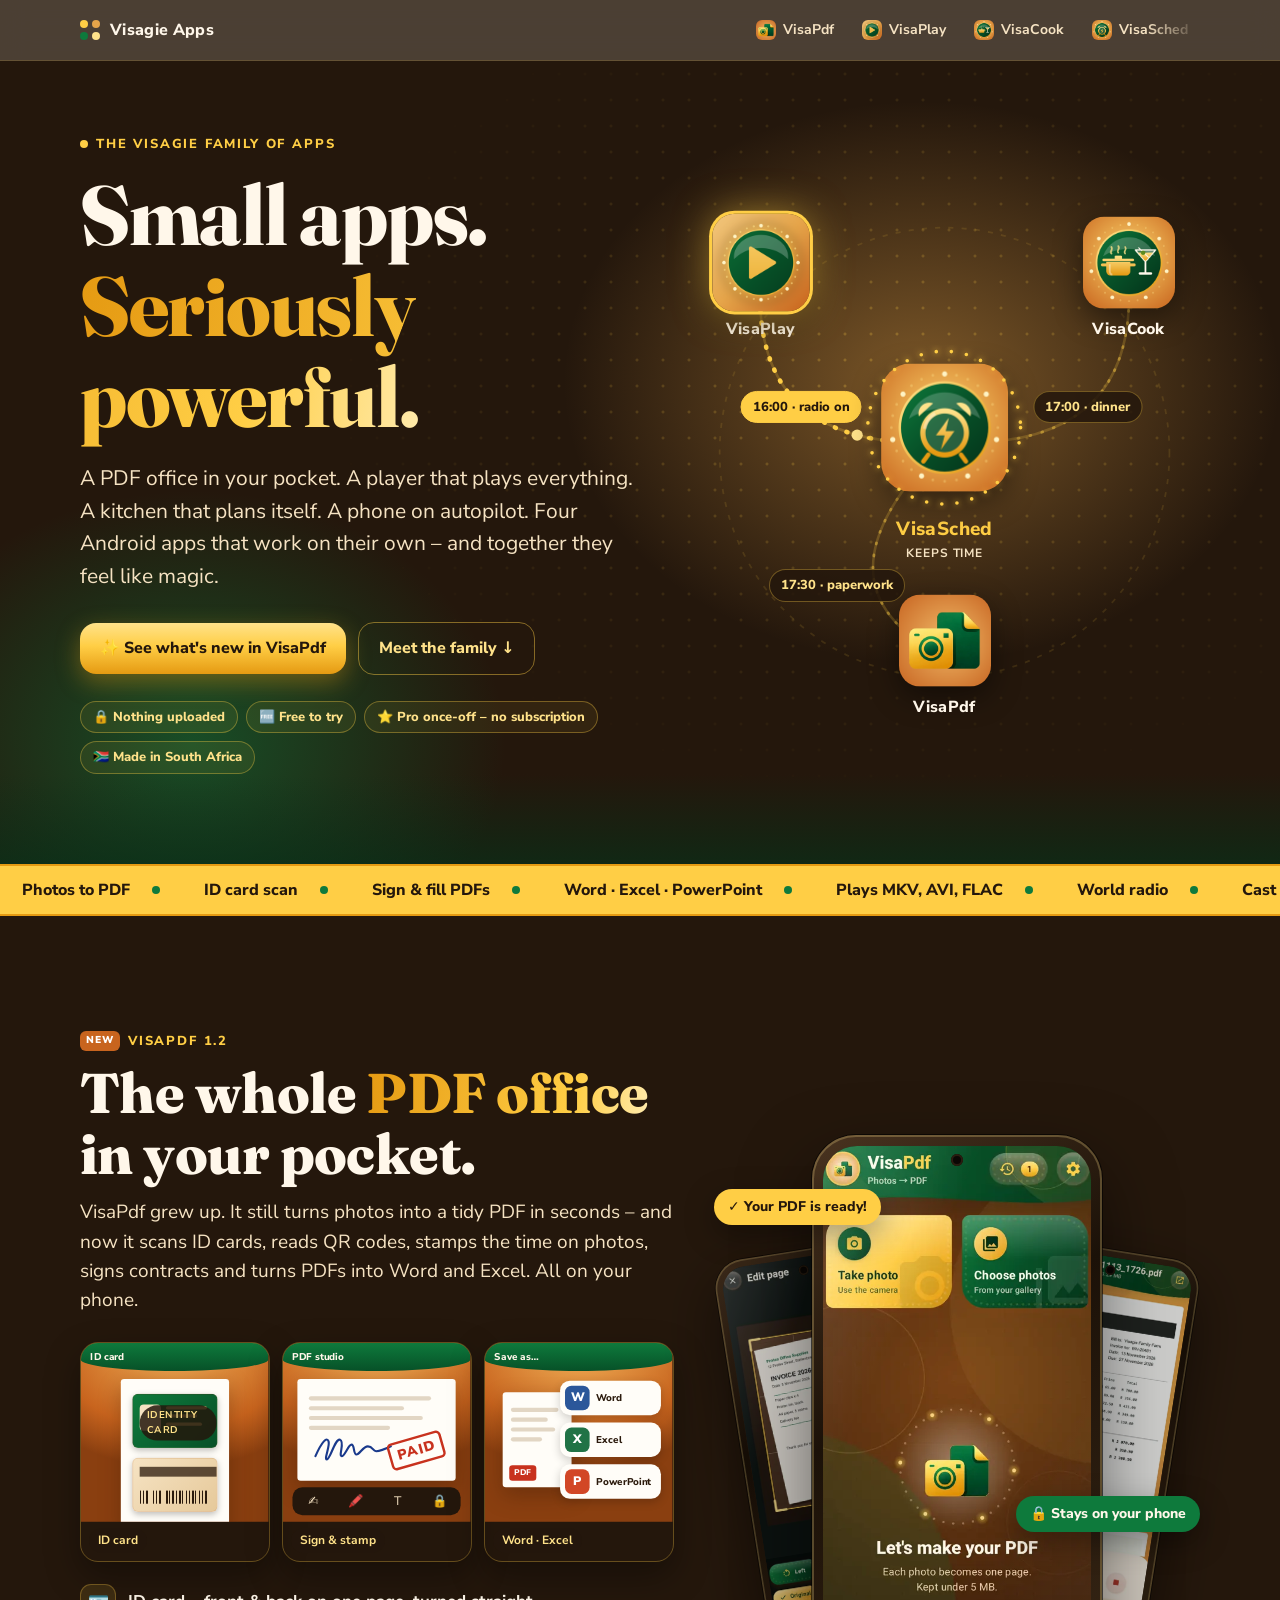
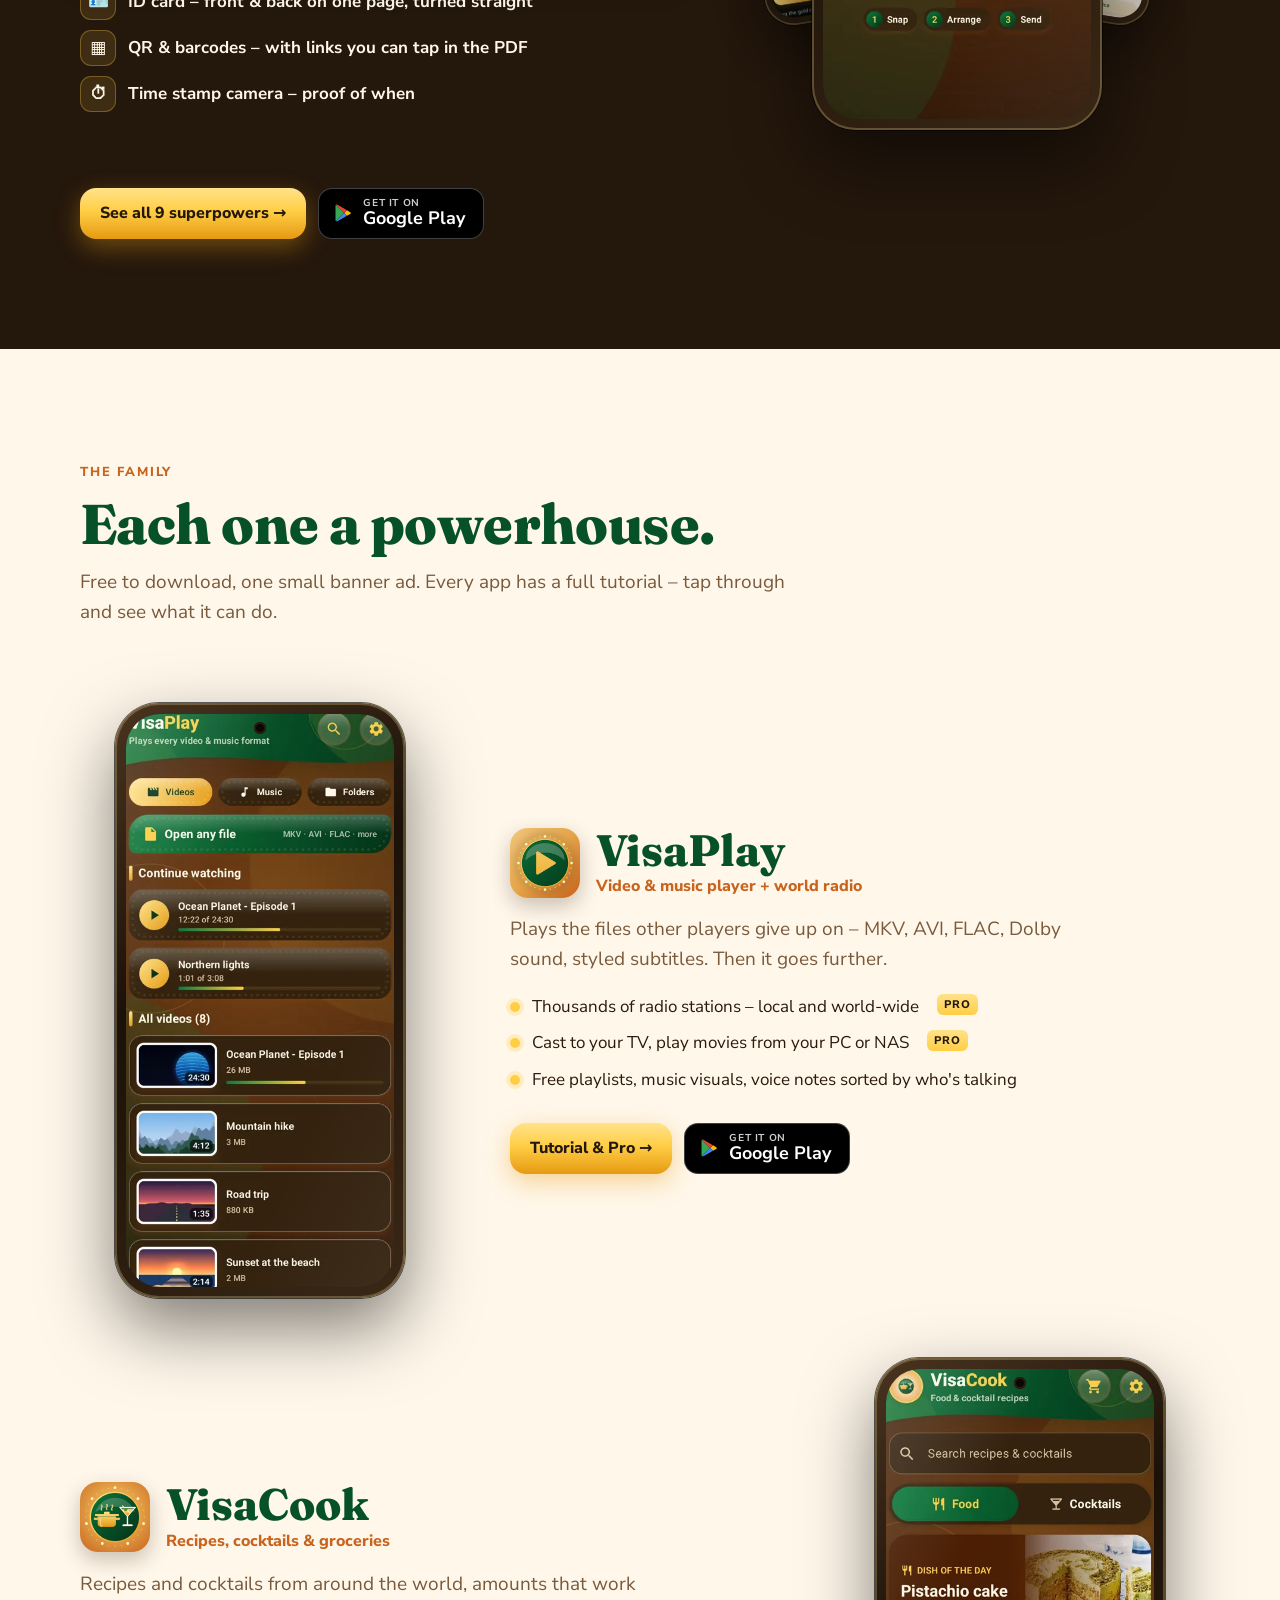
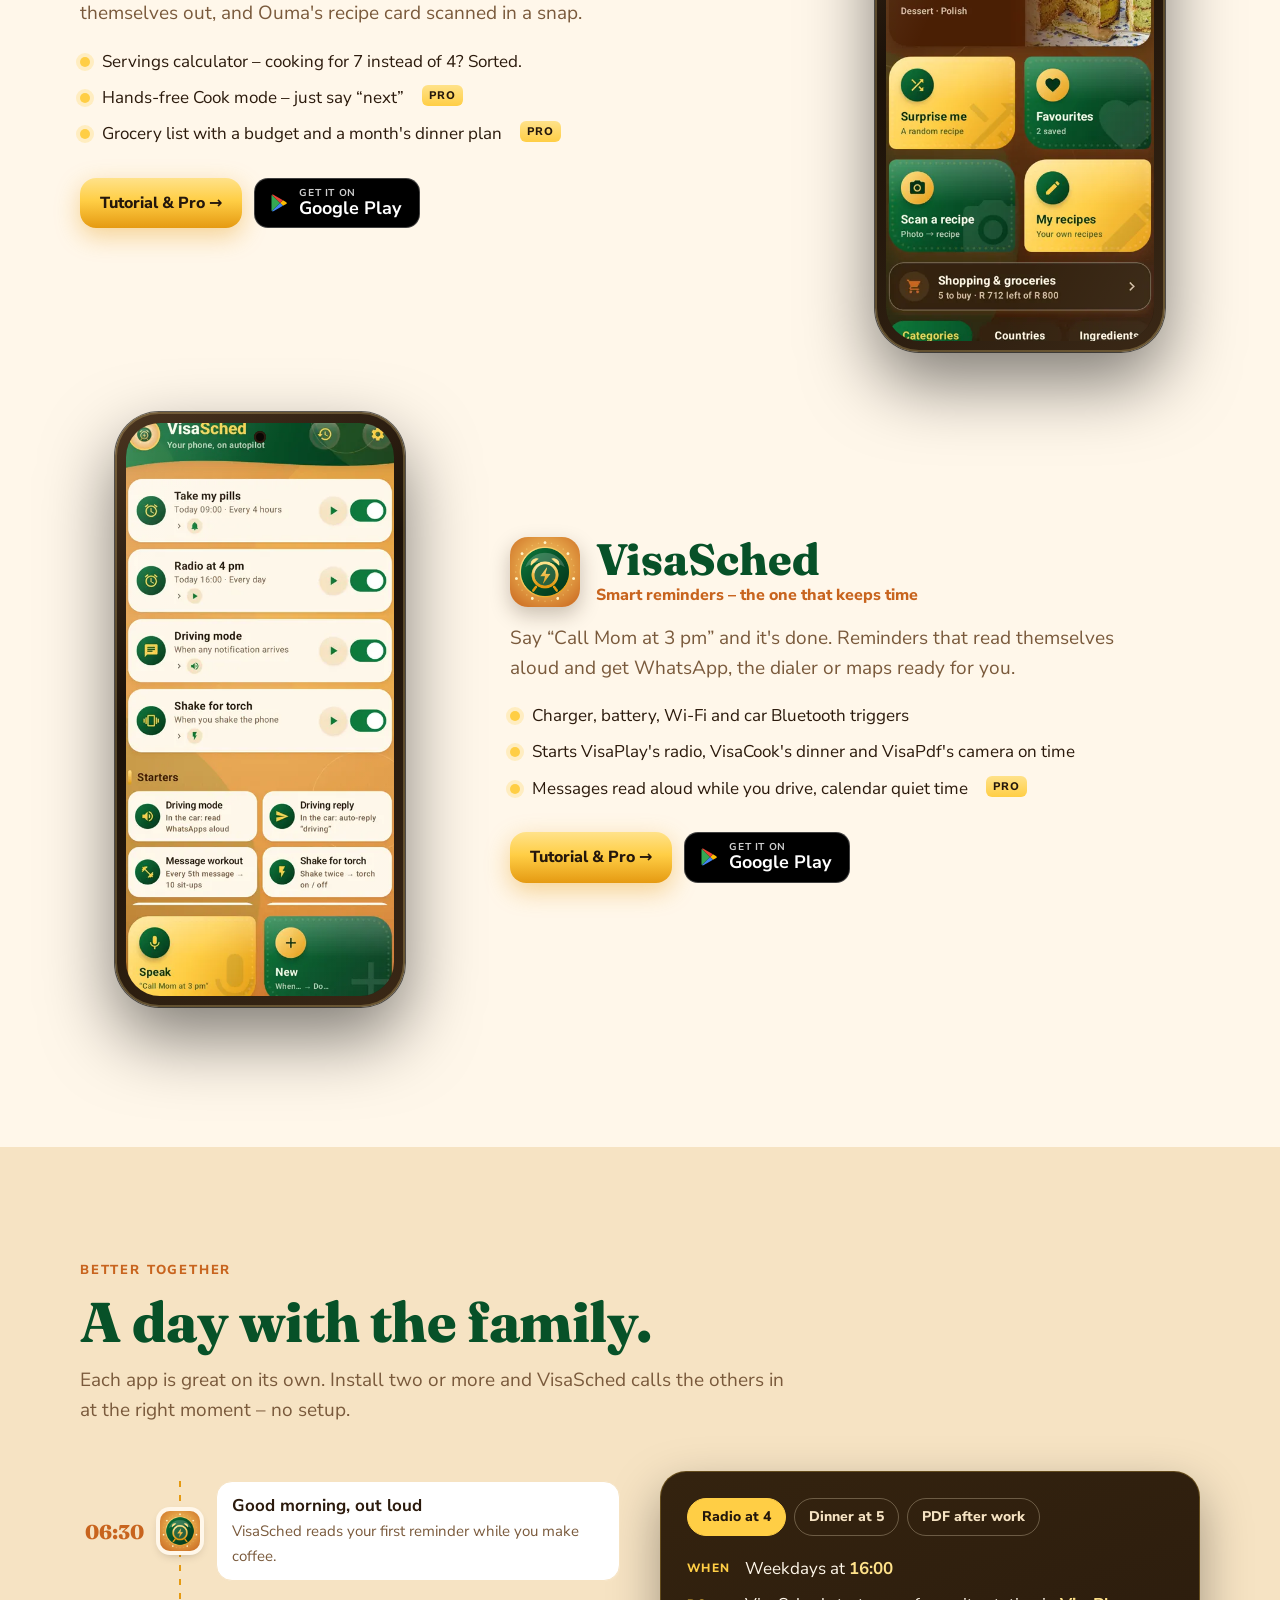
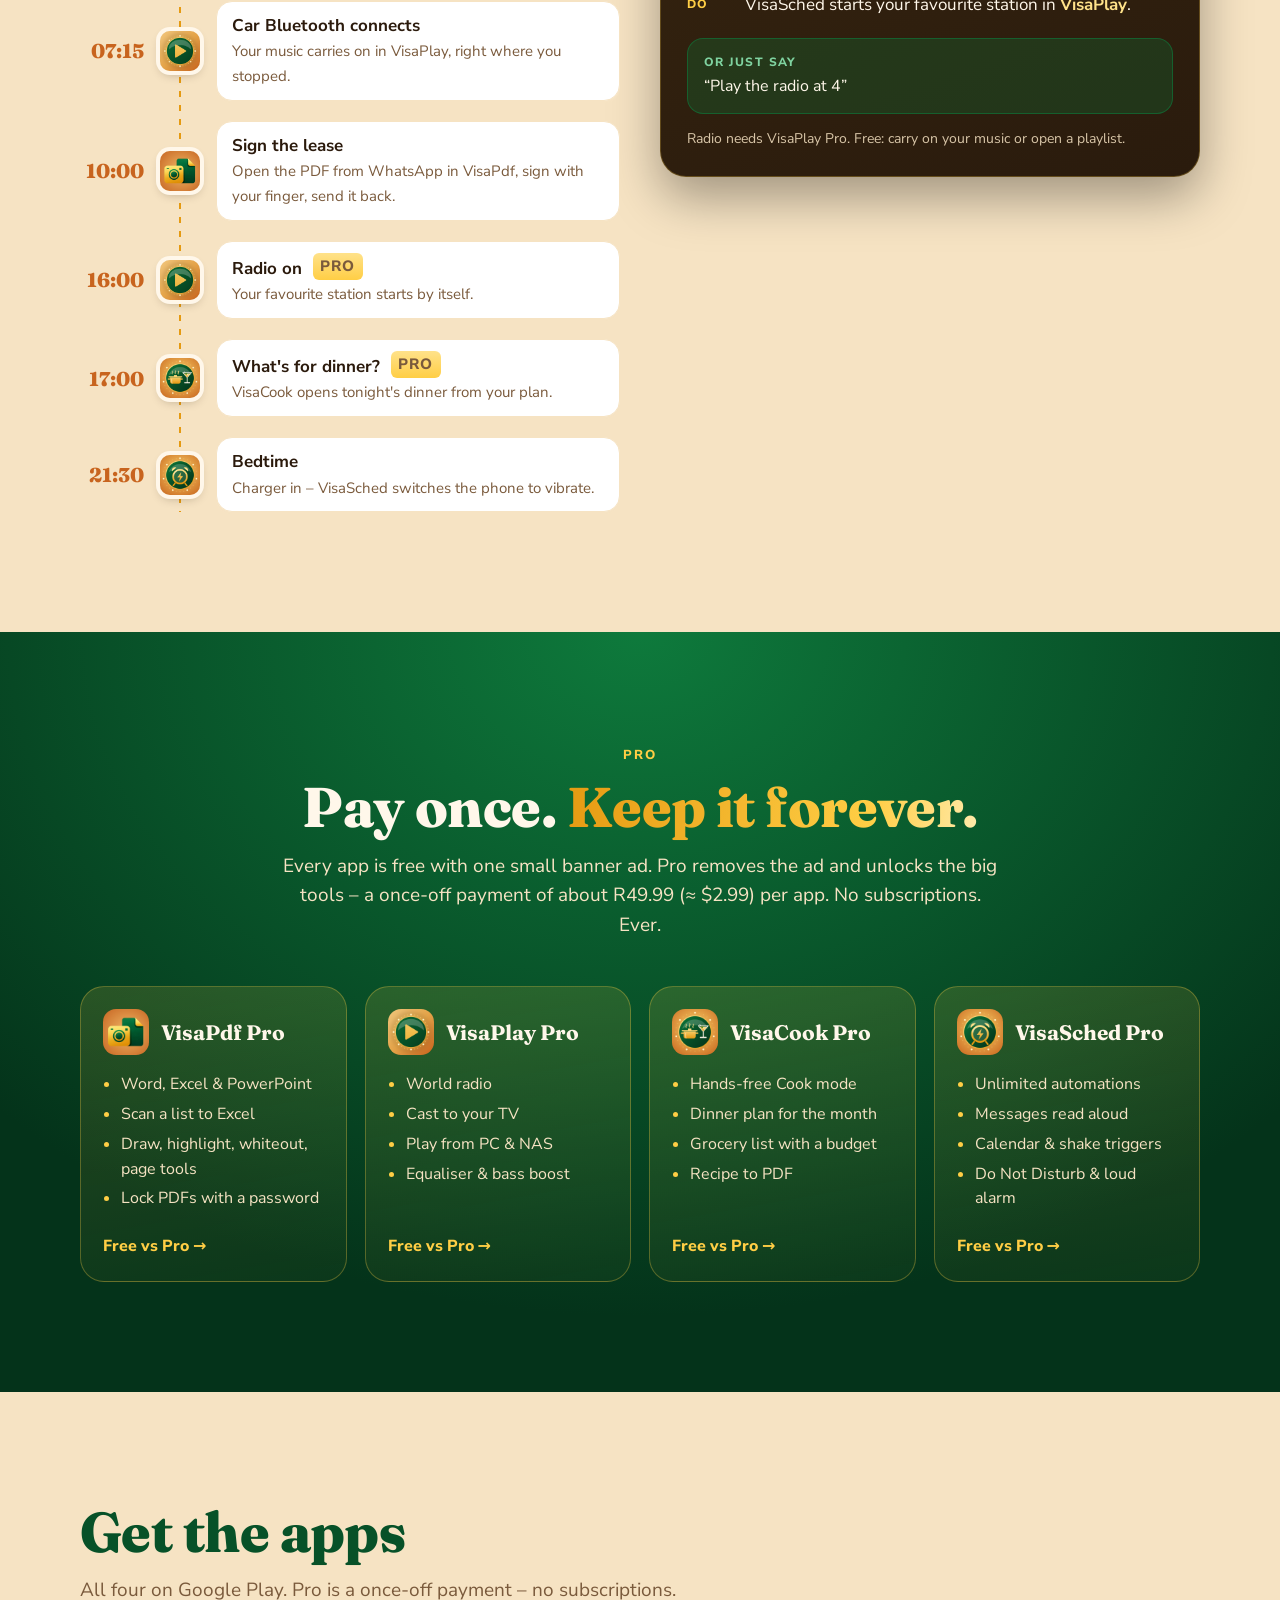
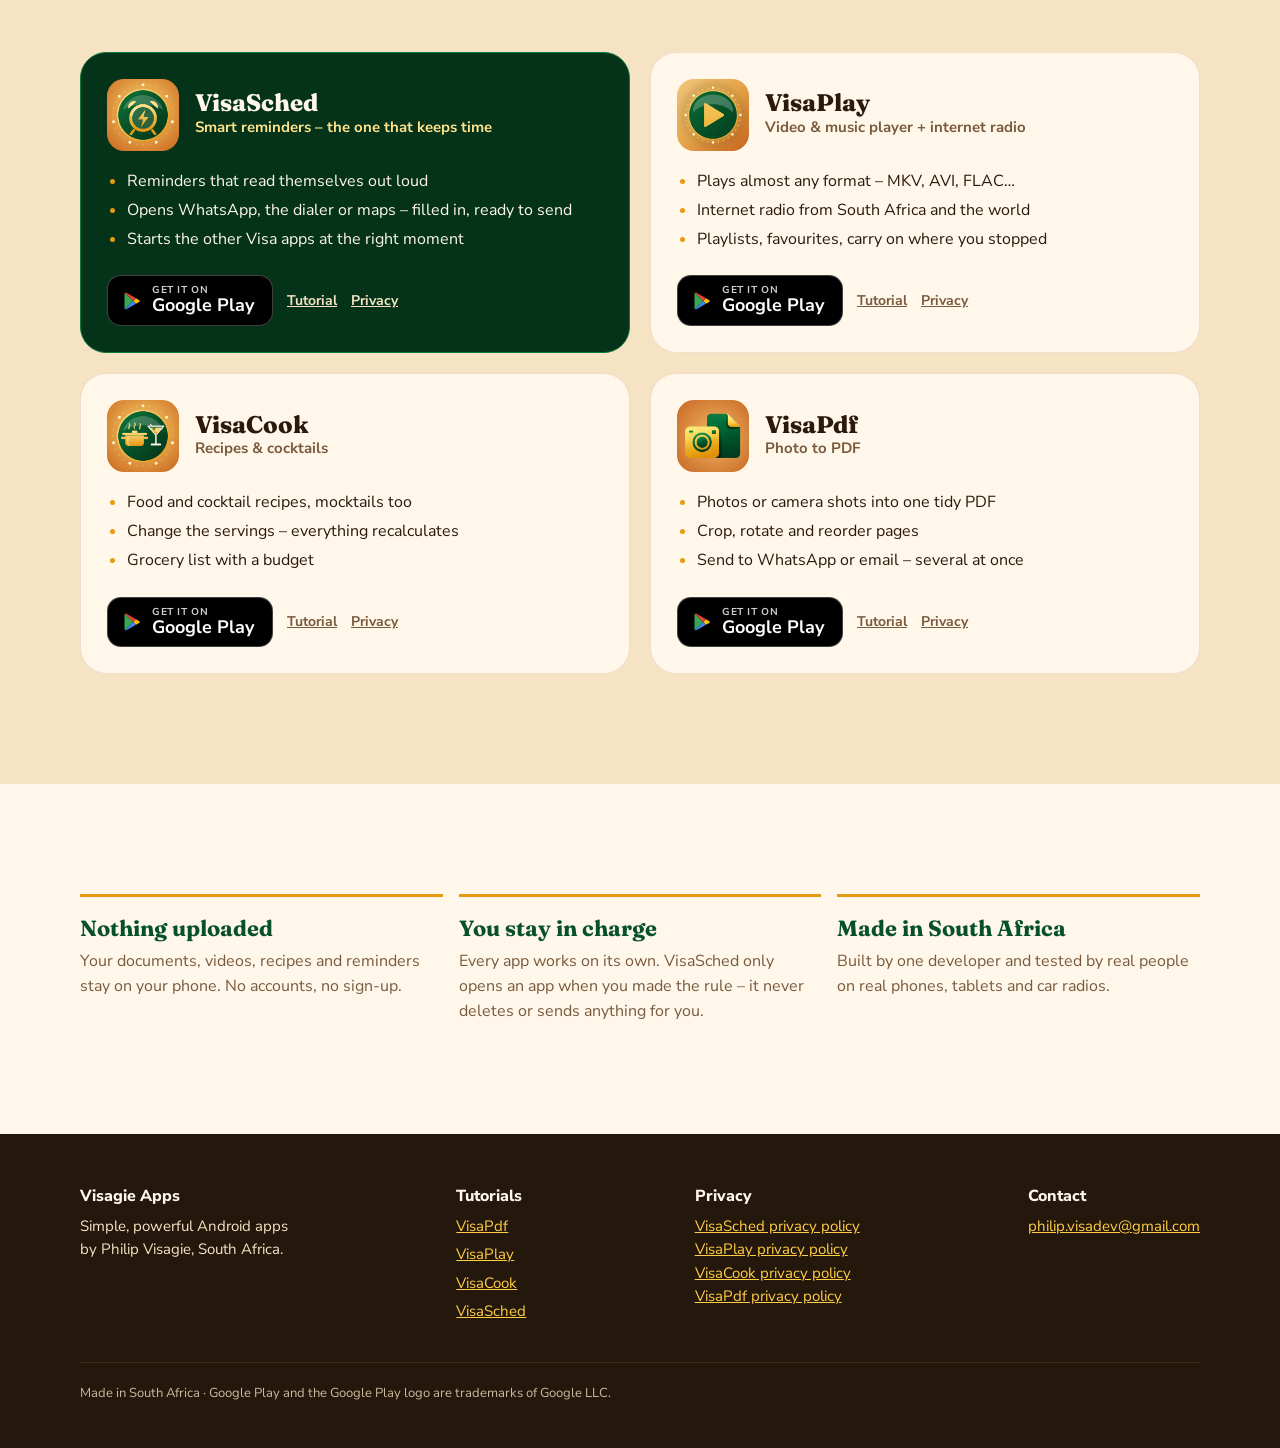
==== index.html @ ccfb3b22 "New website: epic home page + a tutorial / Free vs Pro page for every app - Home: family diagram kep" ====
<!doctype html>
<html lang="en">
<head>
<meta charset="utf-8">
<meta name="viewport" content="width=device-width, initial-scale=1">
<title>Visagie Apps – small apps, seriously powerful</title>
<meta name="description" content="Four Android apps that work together: VisaPdf – the PDF office in your pocket, VisaPlay video & music player with world radio, VisaCook recipes & cocktails, VisaSched smart reminders. Made in South Africa.">
<meta property="og:title" content="Visagie Apps – small apps, seriously powerful">
<meta property="og:description" content="VisaPdf, VisaPlay, VisaCook and VisaSched: four powerful Android apps that work as one. Free, with a once-off Pro.">
<meta property="og:image" content="https://philipvisadev.github.io/img/visapdf.png">
<meta name="theme-color" content="#24170C">
<link rel="icon" href="img/visasched.png">
<link rel="preconnect" href="https://fonts.googleapis.com">
<link rel="preconnect" href="https://fonts.gstatic.com" crossorigin>
<link href="https://fonts.googleapis.com/css2?family=Fraunces:opsz,wght@9..144,600;9..144,800&family=Nunito+Sans:opsz,wght@6..12,400;6..12,700;6..12,800;6..12,900&display=swap" rel="stylesheet">
<link rel="stylesheet" href="assets/site.css">
<link rel="stylesheet" href="assets/mocks.css">
<script>document.documentElement.classList.add("js")</script>
<style>
/* ---------- the family diagram (home only) ---------- */
.family{position:relative;width:100%;max-width:560px;aspect-ratio:1;margin:0 auto}
.family svg.lines{position:absolute;inset:0;width:100%;height:100%;overflow:visible}
.lines .track{fill:none;stroke:rgba(255,206,69,.22);stroke-width:.5}
.lines .flow{fill:none;stroke:var(--gold);stroke-width:.55;stroke-linecap:round;stroke-dasharray:.2 2.2;opacity:.45;animation:flow 1.6s linear infinite;transition:opacity .4s,stroke-width .4s}
.lines .flow.on{opacity:1;stroke-width:.9}
@keyframes flow{to{stroke-dashoffset:-2.4}}
.lines .spark{fill:var(--gold-bright);opacity:.5;transition:opacity .4s}.lines .spark.on{opacity:1}
.lines .ring{fill:none;stroke:rgba(255,206,69,.12);stroke-width:.35;stroke-dasharray:1 1.6}
.node{position:absolute;transform:translate(-50%,-50%);border:0;padding:0;background:none;cursor:pointer;color:var(--cream);font:inherit;text-align:center}
.node img{width:100%;border-radius:23%;box-shadow:0 10px 30px rgba(0,0,0,.45);transition:transform .35s,box-shadow .35s}
.node b{display:block;margin-top:8px;font-weight:800;font-size:clamp(12px,1.8vw,16px);letter-spacing:.02em}
.node:hover img,.node.on img{transform:scale(1.06);box-shadow:0 0 0 3px var(--gold),0 0 36px rgba(255,206,69,.55),0 10px 30px rgba(0,0,0,.45)}
.sat{width:18%}.hub{width:25%;cursor:default}
.hub .halo{position:relative;display:block}
.hub .led{position:absolute;inset:-15%;width:130%;height:130%;pointer-events:none}
.hub .led circle{fill:none;stroke:var(--gold);stroke-width:2.2;stroke-linecap:round;stroke-dasharray:0 9.2;animation:spin 14s linear infinite;transform-origin:50% 50%;filter:drop-shadow(0 0 2px var(--gold))}
.hub b{margin-top:18%;font-size:clamp(14px,2.2vw,19px);color:var(--gold)}
.hub small{display:block;color:var(--sand);font-size:12px;font-weight:700;letter-spacing:.08em;text-transform:uppercase}
.tag{position:absolute;transform:translate(-50%,-50%);background:rgba(36,23,12,.85);border:1px solid rgba(255,206,69,.35);color:var(--gold-bright);
  font-weight:800;font-size:13px;padding:5px 11px;border-radius:999px;white-space:nowrap;pointer-events:none;transition:background .4s,color .4s,border-color .4s}
.tag.on{background:var(--gold);color:var(--espresso);border-color:var(--gold)}
@media (max-width:560px){.tag{display:none}}

/* story card */
.story{background:linear-gradient(160deg,var(--espresso-light),#2a1b0d);color:var(--cream);border:1px solid rgba(255,206,69,.25);border-radius:26px;padding:26px;box-shadow:0 20px 50px rgba(0,0,0,.35)}
.story .pick{display:flex;gap:8px;flex-wrap:wrap;margin-bottom:20px}
.story .pick button{font:inherit;font-weight:800;font-size:14px;color:var(--sand);background:transparent;border:1px solid rgba(246,227,195,.3);border-radius:999px;padding:7px 14px;cursor:pointer}
.story .pick button[aria-pressed=true]{background:var(--gold);color:var(--espresso);border-color:var(--gold)}
.rule{display:grid;grid-template-columns:auto 1fr;gap:10px 14px;align-items:start}
.rule .lbl{font-size:12px;font-weight:800;letter-spacing:.12em;text-transform:uppercase;color:var(--gold);padding-top:3px}
.rule .val{font-size:17px}.rule .val strong{color:var(--gold-bright)}
.say{margin:20px 0 0;padding:14px 16px;border-radius:16px;background:rgba(14,122,60,.28);border:1px solid rgba(14,122,60,.6);font-size:16px}
.say span{display:block;font-size:12px;font-weight:800;letter-spacing:.12em;text-transform:uppercase;color:var(--mint);margin-bottom:2px}
.note{margin:14px 0 0;font-size:14px;color:var(--sand);opacity:.85}
@media (max-width:560px){.story{padding:20px}.rule{grid-template-columns:1fr;gap:2px}.rule .val{margin-bottom:8px}}

/* VisaPdf spotlight */
.spot{display:grid;gap:40px;align-items:center}
@media (min-width:980px){.spot{grid-template-columns:1.1fr .9fr}}
.spot .minis{display:grid;grid-template-columns:repeat(3,1fr);gap:12px}
.spot .mini-s{position:relative;height:clamp(150px,22vw,220px);border-radius:18px;overflow:hidden;border:1px solid rgba(255,206,69,.3);box-shadow:0 14px 34px rgba(0,0,0,.35)}
.spot .mini-s .mock{transform:scale(.82);transform-origin:top center;inset:0 -11%;width:122%}
.spot .mini-s b{position:absolute;left:8px;bottom:8px;z-index:6;background:rgba(36,23,12,.85);color:var(--gold-bright);font-size:12px;border-radius:999px;padding:3px 9px}
.spot .list{list-style:none;padding:0;margin:22px 0 28px;display:grid;gap:10px}
.spot .list li{display:flex;gap:12px;align-items:center;font-weight:700;font-size:17px}
.spot .list li i{font-style:normal;width:36px;height:36px;border-radius:11px;display:grid;place-items:center;background:rgba(255,206,69,.12);border:1px solid rgba(255,206,69,.3);flex:none}
@media (max-width:560px){.spot .minis{grid-template-columns:1fr 1fr}.spot .mini-s:nth-child(3){display:none}}

/* app rows */
.approw{display:grid;gap:36px;align-items:center;padding:30px 0}
@media (min-width:900px){.approw{grid-template-columns:360px 1fr;gap:70px}.approw.flip{grid-template-columns:1fr 360px}.approw.flip .ph{order:2}}
.approw .ph{display:flex;justify-content:center;position:relative}
.approw .ph::before{content:"";position:absolute;width:300px;height:300px;top:50%;left:50%;translate:-50% -50%;border-radius:50%;background:radial-gradient(circle,rgba(230,165,74,.5),transparent 70%);z-index:0}
.approw .ph .phone{z-index:1}
.approw header{display:flex;align-items:center;gap:16px;margin-bottom:16px}
.approw header img{width:70px;height:70px;border-radius:18px;box-shadow:0 8px 20px rgba(43,26,12,.25)}
.approw h3{font-size:clamp(30px,4vw,44px);font-weight:800;color:var(--emerald-deep)}
.approw .line{font-weight:800;color:var(--burnt);font-size:16px}
.approw p.big{font-size:19px;color:var(--ink-muted);max-width:32em}
.approw ul{list-style:none;padding:0;margin:20px 0 26px;display:grid;gap:10px}
.approw li{display:flex;gap:12px;align-items:flex-start;font-size:17px}
.approw li::before{content:"";width:10px;height:10px;margin-top:8px;border-radius:50%;background:var(--gold);box-shadow:0 0 0 4px rgba(255,206,69,.25);flex:none}

/* Pro cards */
.procards{display:grid;gap:18px}
@media (min-width:700px){.procards{grid-template-columns:1fr 1fr}}
@media (min-width:1100px){.procards{grid-template-columns:repeat(4,1fr)}}
.procard{border-radius:24px;padding:22px;background:linear-gradient(170deg,rgba(255,206,69,.14),rgba(255,206,69,.03));border:1px solid rgba(255,206,69,.3);color:var(--cream);display:flex;flex-direction:column}
.procard header{display:flex;gap:12px;align-items:center;margin-bottom:12px}
.procard header img{width:46px;height:46px;border-radius:13px}
.procard h3{font-size:21px}
.procard ul{margin:0 0 18px;padding-left:18px;flex:1;color:var(--sand)}
.procard li{margin:5px 0}.procard li::marker{color:var(--gold)}
.procard a{color:var(--gold);font-weight:800;text-decoration:none}

/* day timeline + family cards */
.day{list-style:none;margin:0;padding:0;position:relative}
.day::before{content:"";position:absolute;left:99px;top:10px;bottom:10px;width:2px;background:repeating-linear-gradient(var(--gold-deep) 0 6px,transparent 6px 14px)}
.day li{display:grid;grid-template-columns:64px 40px 1fr;gap:0 16px;align-items:center;padding:10px 0}
.day time{font-family:var(--head);font-weight:800;font-size:20px;color:var(--burnt);text-align:right}
.day li img{width:40px;height:40px;border-radius:10px;position:relative;box-shadow:0 0 0 4px var(--cream),0 4px 10px rgba(43,26,12,.25)}
.day .what{background:#fff;border:1px solid var(--sand);border-radius:16px;padding:11px 15px;box-shadow:0 2px 0 var(--sand)}
.day .what b{display:block;font-size:17px}.day .what span{color:var(--ink-muted);font-size:15px}
@media (max-width:560px){.day::before{left:81px}.day li{grid-template-columns:52px 40px 1fr;gap:0 10px}.day time{font-size:17px}}
.together{display:grid;gap:40px;align-items:start}
@media (min-width:980px){.together{grid-template-columns:1fr 1fr}}
.cards{display:grid;grid-template-columns:1fr;gap:20px}
@media (min-width:640px){.cards{grid-template-columns:1fr 1fr}}
.card{background:var(--cream);border-radius:26px;padding:26px;display:flex;flex-direction:column;border:1px solid rgba(169,78,20,.15)}
.card.hubcard{background:var(--emerald-night);color:var(--cream);border-color:var(--emerald)}
.card header{display:flex;align-items:center;gap:16px;margin-bottom:14px}
.card header img{width:72px;height:72px;border-radius:17px;flex:none}
.card h3{font-size:24px;font-weight:800}
.card .line{font-weight:700;color:var(--ink-muted);font-size:15px}.card.hubcard .line{color:var(--gold-bright)}
.card ul{margin:0 0 20px;padding:0 0 0 20px;flex:1}.card li{margin:4px 0}.card li::marker{color:var(--gold-deep)}
.card .links{display:flex;align-items:center;gap:14px;flex-wrap:wrap}
.card .small{font-size:14px;color:var(--ink-muted);font-weight:700}.card.hubcard .small{color:var(--sand)}
.card.hubcard .soon{color:var(--sand)}
.facts{display:grid;grid-template-columns:1fr;gap:16px}
@media (min-width:640px){.facts{grid-template-columns:repeat(3,1fr)}}
.fact{border-top:3px solid var(--gold-deep);padding-top:14px}
.fact b{display:block;font-family:var(--head);font-size:22px;color:var(--emerald-deep);margin-bottom:4px}
.fact span{color:var(--ink-muted)}
@media (prefers-reduced-motion:reduce){.lines .flow,.hub .led circle{animation:none}}
</style>
</head>
<body data-root="">

<header class="bar"><div class="wrap">
  <a class="brand" href="./" aria-current="page"><span class="dots"><i></i><i></i><i></i><i></i></span><span class="t">Visagie Apps</span></a>
  <nav aria-label="Apps"><a href="visapdf/"><img src="img/visapdf.png" alt=""><b>VisaPdf</b></a><a href="visaplay/"><img src="img/visaplay.png" alt=""><b>VisaPlay</b></a><a href="visacook/"><img src="img/visacook.png" alt=""><b>VisaCook</b></a><a href="visasched/"><img src="img/visasched.png" alt=""><b>VisaSched</b></a></nav>
</div></header>

<main>
<section class="hero"><div class="glow"></div><div class="ledgrid" data-par="0.08"></div>
  <div class="wrap hero-grid">
    <div>
      <span class="kicker rv"><span class="live"></span>The Visagie Family of Apps</span>
      <h1 class="rv d1">Small apps.<br><span class="shine">Seriously powerful.</span></h1>
      <p class="lede rv d2">A PDF office in your pocket. A player that plays everything. A kitchen that plans itself. A phone on autopilot.
        Four Android apps that work on their own – and together they feel like magic.</p>
      <div class="cta-row rv d3"><a class="btn btn-gold" href="visapdf/">✨ See what's new in VisaPdf</a><a class="btn btn-ghost" href="#apps">Meet the family ↓</a></div>
      <div class="chips rv d4"><span class="chip">🔒 Nothing uploaded</span><span class="chip">🆓 Free to try</span><span class="chip">⭐ Pro once-off – no subscription</span><span class="chip">🇿🇦 Made in South Africa</span></div>
    </div>

    <div class="family rv z d2" id="family">
      <svg class="lines" viewBox="0 0 100 100" aria-hidden="true">
        <circle class="ring" cx="50" cy="50" r="44"/>
        <path id="p-play" class="track" d="M50 48 Q12 50 14 16"/>
        <path id="p-cook" class="track" d="M50 48 Q88 50 86 16"/>
        <path id="p-pdf"  class="track" d="M50 48 Q22 76 50 90"/>
        <path class="flow" data-k="play" d="M50 48 Q12 50 14 16"/>
        <path class="flow" data-k="cook" d="M50 48 Q88 50 86 16"/>
        <path class="flow" data-k="pdf"  d="M50 48 Q22 76 50 90"/>
        <circle class="spark" data-k="play" r="1.1"><animateMotion dur="2.2s" repeatCount="indefinite"><mpath href="#p-play"/></animateMotion></circle>
        <circle class="spark" data-k="cook" r="1.1"><animateMotion dur="2.6s" repeatCount="indefinite"><mpath href="#p-cook"/></animateMotion></circle>
        <circle class="spark" data-k="pdf"  r="1.1"><animateMotion dur="3s" repeatCount="indefinite"><mpath href="#p-pdf"/></animateMotion></circle>
      </svg>
      <span class="tag" data-k="play" style="left:22%;top:41%">16:00 · radio on</span>
      <span class="tag" data-k="cook" style="left:78%;top:41%">17:00 · dinner</span>
      <span class="tag" data-k="pdf"  style="left:29%;top:76%">17:30 · paperwork</span>
      <button class="node sat" data-k="play" style="left:14%;top:16%"><img src="img/visaplay.png" alt=""><b>VisaPlay</b></button>
      <button class="node sat" data-k="cook" style="left:86%;top:16%"><img src="img/visacook.png" alt=""><b>VisaCook</b></button>
      <button class="node sat" data-k="pdf"  style="left:50%;top:90%"><img src="img/visapdf.png" alt=""><b>VisaPdf</b></button>
      <div class="node hub" style="left:50%;top:52%">
        <span class="halo"><svg class="led" viewBox="0 0 100 100" aria-hidden="true"><circle cx="50" cy="50" r="46"/></svg>
        <img src="img/visasched.png" alt=""></span><b>VisaSched</b><small>keeps time</small>
      </div>
    </div>
  </div>
</section>

<div class="ticker" aria-hidden="true"><div class="run">
  <span>Photos to PDF</span><span>ID card scan</span><span>Sign &amp; fill PDFs</span><span>Word · Excel · PowerPoint</span><span>Plays MKV, AVI, FLAC</span><span>World radio</span><span>Cast to TV</span><span>Recipes &amp; cocktails</span><span>Grocery list with a budget</span><span>Hands-free Cook mode</span><span>Reminders that read aloud</span><span>“Call Mom at 3 pm”</span>
  <span>Photos to PDF</span><span>ID card scan</span><span>Sign &amp; fill PDFs</span><span>Word · Excel · PowerPoint</span><span>Plays MKV, AVI, FLAC</span><span>World radio</span><span>Cast to TV</span><span>Recipes &amp; cocktails</span><span>Grocery list with a budget</span><span>Hands-free Cook mode</span><span>Reminders that read aloud</span><span>“Call Mom at 3 pm”</span>
</div></div>

<!-- ===== VisaPdf spotlight ===== -->
<section class="dark" id="visapdf">
  <div class="wrap spot">
    <div>
      <div class="sec-head rv" style="margin-bottom:26px"><span class="kicker"><span class="new-tag" style="margin:0">New</span> VisaPdf 1.2</span>
        <h2>The whole <span class="shine">PDF office</span> in your pocket.</h2>
        <p>VisaPdf grew up. It still turns photos into a tidy PDF in seconds – and now it scans ID cards, reads QR codes, stamps the time on photos, signs contracts and turns PDFs into Word and Excel. All on your phone.</p></div>
      <div class="minis rv d1">
        <div class="mini-s"><div class="mock m-id" role="img" aria-label="ID card front and back on one page"><div class="bar-top">ID card</div><div class="page"><div class="card front"><i></i><s></s><s></s><s></s><b>IDENTITY CARD</b></div><div class="card back"><s></s><i></i></div></div><div class="beam"></div></div><b>ID card</b></div>
        <div class="mini-s"><div class="mock m-sign" role="img" aria-label="A PDF is signed and stamped PAID"><div class="bar-top">PDF studio</div><div class="page"><span class="ln" style="width:90%"></span><span class="ln" style="width:70%"></span><span class="ln" style="width:84%"></span><span class="ln" style="width:60%"></span><i class="hl"></i><svg class="sig" viewBox="0 0 120 44" aria-hidden="true"><path d="M4 30c8-18 14-24 16-18s-6 22-2 22 10-26 16-24-2 20 2 20 8-14 12-14 2 12 6 12 8-10 14-10 6 6 10 6 14-4 18-6"/></svg><span class="paid">PAID</span></div><div class="tools"><i>✍️</i><i>🖍️</i><i>T</i><i>🔒</i></div></div><b>Sign &amp; stamp</b></div>
        <div class="mini-s"><div class="mock m-office" role="img" aria-label="A PDF turns into Word, Excel and PowerPoint"><div class="bar-top">Save as…</div><div class="page"><span class="ln" style="width:90%"></span><span class="ln" style="width:70%"></span><span class="ln" style="width:84%"></span><span class="ln" style="width:60%"></span></div><div class="flow"></div><div class="outs"><div class="o w"><i>W</i>Word</div><div class="o x"><i>X</i>Excel</div><div class="o p"><i>P</i>PowerPoint</div></div></div><b>Word · Excel</b></div>
      </div>
      <ul class="list">
        <li class="rv d1"><i>🪪</i>ID card – front &amp; back on one page, turned straight</li>
        <li class="rv d2"><i>▦</i>QR &amp; barcodes – with links you can tap in the PDF</li>
        <li class="rv d3"><i>⏱</i>Time stamp camera – proof of when</li>
        <li class="rv d4"><i>✍️</i>Sign, fill in forms, open password PDFs</li>
      </ul>
      <div class="cta-row rv"><a class="btn btn-gold" href="visapdf/">See all 9 superpowers →</a><span data-play="visagie.philip.visapdf"><a class="btn btn-play" href="https://play.google.com/store/apps/details?id=visagie.philip.visapdf"><svg viewBox="0 0 24 24" aria-hidden="true"><path fill="#34A853" d="M3.6 2.3 13.4 12l-9.8 9.7c-.4-.2-.6-.6-.6-1.1V3.4c0-.5.2-.9.6-1.1z"/><path fill="#FBBC04" d="m16.8 8.6-3.4 3.4 3.4 3.4 3.9-2.2c.8-.5.8-1.7 0-2.2z"/><path fill="#4285F4" d="M3.6 21.7 13.4 12l3.4 3.4-11.5 6.5c-.6.3-1.2.2-1.7-.2z"/><path fill="#EA4335" d="M3.6 2.3c.5-.4 1.1-.5 1.7-.2l11.5 6.5-3.4 3.4z"/></svg><span><small>Get it on</small><b>Google Play</b></span></a></span></div>
    </div>
    <div class="stage rv z d2">
      <div class="phone sm p-l float d1"><div class="scr"><img src="shots/visapdf/s3.webp" alt="" loading="lazy" width="480" height="960"></div><div class="glare"></div></div>
      <div class="phone sm p-r float d2"><div class="scr"><img src="shots/visapdf/p09.webp" alt="" loading="lazy" width="480" height="960"></div><div class="glare"></div></div>
      <div class="phone p-c float" data-led><div class="scr" data-cycle="2600">
        <img src="shots/visapdf/s1.webp" alt="VisaPdf home screen" class="on" loading="lazy" width="480" height="960"><img src="shots/visapdf/s2.webp" alt="" loading="lazy" width="480" height="960"><img src="shots/visapdf/s4.webp" alt="" loading="lazy" width="480" height="960"><img src="shots/visapdf/s5.webp" alt="" loading="lazy" width="480" height="960"><img src="shots/visapdf/s7.webp" alt="" loading="lazy" width="480" height="960">
      </div><div class="glare"></div></div>
      <span class="orbit" style="left:0;top:12%">✓ Your PDF is ready!</span>
      <span class="orbit g" style="right:0;top:60%;animation-delay:-2s">🔒 Stays on your phone</span>
    </div>
  </div>
</section>

<!-- ===== the other apps ===== -->
<section class="light" id="apps">
  <div class="wrap">
    <div class="sec-head rv"><span class="kicker">The family</span><h2>Each one a powerhouse.</h2><p>Free to download, one small banner ad. Every app has a full tutorial – tap through and see what it can do.</p></div>

    <article class="approw">
      <div class="ph rv l"><div class="phone tilt"><div class="scr" data-cycle="2800">
        <img src="shots/visaplay/s1.webp" alt="VisaPlay video library" class="on" loading="lazy" width="480" height="960"><img src="shots/visaplay/p08.webp" alt="" loading="lazy" width="480" height="960"><img src="shots/visaplay/s3.webp" alt="" loading="lazy" width="480" height="960"><img src="shots/visaplay/p10.webp" alt="" loading="lazy" width="480" height="960">
      </div><div class="glare"></div></div></div>
      <div class="rv r">
        <header><img src="img/visaplay.png" alt=""><div><h3>VisaPlay</h3><div class="line">Video &amp; music player + world radio</div></div></header>
        <p class="big">Plays the files other players give up on – MKV, AVI, FLAC, Dolby sound, styled subtitles. Then it goes further.</p>
        <ul><li>Thousands of radio stations – local and world-wide <span class="pro-tag">Pro</span></li><li>Cast to your TV, play movies from your PC or NAS <span class="pro-tag">Pro</span></li><li>Free playlists, music visuals, voice notes sorted by who's talking</li></ul>
        <div class="cta-row"><a class="btn btn-gold" href="visaplay/">Tutorial &amp; Pro →</a><span data-play="visagie.philip.visaplay"><a class="btn btn-play" href="https://play.google.com/store/apps/details?id=visagie.philip.visaplay"><svg viewBox="0 0 24 24" aria-hidden="true"><path fill="#34A853" d="M3.6 2.3 13.4 12l-9.8 9.7c-.4-.2-.6-.6-.6-1.1V3.4c0-.5.2-.9.6-1.1z"/><path fill="#FBBC04" d="m16.8 8.6-3.4 3.4 3.4 3.4 3.9-2.2c.8-.5.8-1.7 0-2.2z"/><path fill="#4285F4" d="M3.6 21.7 13.4 12l3.4 3.4-11.5 6.5c-.6.3-1.2.2-1.7-.2z"/><path fill="#EA4335" d="M3.6 2.3c.5-.4 1.1-.5 1.7-.2l11.5 6.5-3.4 3.4z"/></svg><span><small>Get it on</small><b>Google Play</b></span></a></span></div>
      </div>
    </article>

    <article class="approw flip">
      <div class="ph rv r"><div class="phone tilt"><div class="scr" data-cycle="2800">
        <img src="shots/visacook/s1.webp" alt="VisaCook home screen" class="on" loading="lazy" width="480" height="960"><img src="shots/visacook/s4.webp" alt="" loading="lazy" width="480" height="960"><img src="shots/visacook/s5.webp" alt="" loading="lazy" width="480" height="960"><img src="shots/visacook/s6.webp" alt="" loading="lazy" width="480" height="960">
      </div><div class="glare"></div></div></div>
      <div class="rv l">
        <header><img src="img/visacook.png" alt=""><div><h3>VisaCook</h3><div class="line">Recipes, cocktails &amp; groceries</div></div></header>
        <p class="big">Recipes and cocktails from around the world, amounts that work themselves out, and Ouma's recipe card scanned in a snap.</p>
        <ul><li>Servings calculator – cooking for 7 instead of 4? Sorted.</li><li>Hands-free Cook mode – just say “next” <span class="pro-tag">Pro</span></li><li>Grocery list with a budget and a month's dinner plan <span class="pro-tag">Pro</span></li></ul>
        <div class="cta-row"><a class="btn btn-gold" href="visacook/">Tutorial &amp; Pro →</a><span data-play="visagie.philip.visacook"><a class="btn btn-play" href="https://play.google.com/store/apps/details?id=visagie.philip.visacook"><svg viewBox="0 0 24 24" aria-hidden="true"><path fill="#34A853" d="M3.6 2.3 13.4 12l-9.8 9.7c-.4-.2-.6-.6-.6-1.1V3.4c0-.5.2-.9.6-1.1z"/><path fill="#FBBC04" d="m16.8 8.6-3.4 3.4 3.4 3.4 3.9-2.2c.8-.5.8-1.7 0-2.2z"/><path fill="#4285F4" d="M3.6 21.7 13.4 12l3.4 3.4-11.5 6.5c-.6.3-1.2.2-1.7-.2z"/><path fill="#EA4335" d="M3.6 2.3c.5-.4 1.1-.5 1.7-.2l11.5 6.5-3.4 3.4z"/></svg><span><small>Get it on</small><b>Google Play</b></span></a></span></div>
      </div>
    </article>

    <article class="approw">
      <div class="ph rv l"><div class="phone tilt"><div class="scr" data-cycle="2800">
        <img src="shots/visasched/s1.webp" alt="VisaSched automations" class="on" loading="lazy" width="480" height="960"><img src="shots/visasched/s2.webp" alt="" loading="lazy" width="480" height="960"><img src="shots/visasched/s5.webp" alt="" loading="lazy" width="480" height="960">
      </div><div class="glare"></div></div></div>
      <div class="rv r">
        <header><img src="img/visasched.png" alt=""><div><h3>VisaSched</h3><div class="line">Smart reminders – the one that keeps time</div></div></header>
        <p class="big">Say “Call Mom at 3 pm” and it's done. Reminders that read themselves aloud and get WhatsApp, the dialer or maps ready for you.</p>
        <ul><li>Charger, battery, Wi-Fi and car Bluetooth triggers</li><li>Starts VisaPlay's radio, VisaCook's dinner and VisaPdf's camera on time</li><li>Messages read aloud while you drive, calendar quiet time <span class="pro-tag">Pro</span></li></ul>
        <div class="cta-row"><a class="btn btn-gold" href="visasched/">Tutorial &amp; Pro →</a><span data-play="visagie.philip.visasched"><a class="btn btn-play" href="https://play.google.com/store/apps/details?id=visagie.philip.visasched"><svg viewBox="0 0 24 24" aria-hidden="true"><path fill="#34A853" d="M3.6 2.3 13.4 12l-9.8 9.7c-.4-.2-.6-.6-.6-1.1V3.4c0-.5.2-.9.6-1.1z"/><path fill="#FBBC04" d="m16.8 8.6-3.4 3.4 3.4 3.4 3.9-2.2c.8-.5.8-1.7 0-2.2z"/><path fill="#4285F4" d="M3.6 21.7 13.4 12l3.4 3.4-11.5 6.5c-.6.3-1.2.2-1.7-.2z"/><path fill="#EA4335" d="M3.6 2.3c.5-.4 1.1-.5 1.7-.2l11.5 6.5-3.4 3.4z"/></svg><span><small>Get it on</small><b>Google Play</b></span></a></span></div>
      </div>
    </article>
  </div>
</section>

<!-- ===== better together ===== -->
<section class="sandbg" id="day">
  <div class="wrap">
    <div class="sec-head rv"><span class="kicker">Better together</span><h2>A day with the family.</h2><p>Each app is great on its own. Install two or more and VisaSched calls the others in at the right moment – no setup.</p></div>
    <div class="together">
      <ol class="day">
        <li class="rv"><time>06:30</time><img src="img/visasched.png" alt="VisaSched"><div class="what"><b>Good morning, out loud</b><span>VisaSched reads your first reminder while you make coffee.</span></div></li>
        <li class="rv d1"><time>07:15</time><img src="img/visaplay.png" alt="VisaPlay"><div class="what"><b>Car Bluetooth connects</b><span>Your music carries on in VisaPlay, right where you stopped.</span></div></li>
        <li class="rv d2"><time>10:00</time><img src="img/visapdf.png" alt="VisaPdf"><div class="what"><b>Sign the lease</b><span>Open the PDF from WhatsApp in VisaPdf, sign with your finger, send it back.</span></div></li>
        <li class="rv d3"><time>16:00</time><img src="img/visaplay.png" alt="VisaPlay"><div class="what"><b>Radio on <span class="pro-tag">Pro</span></b><span>Your favourite station starts by itself.</span></div></li>
        <li class="rv d4"><time>17:00</time><img src="img/visacook.png" alt="VisaCook"><div class="what"><b>What's for dinner? <span class="pro-tag">Pro</span></b><span>VisaCook opens tonight's dinner from your plan.</span></div></li>
        <li class="rv d5"><time>21:30</time><img src="img/visasched.png" alt="VisaSched"><div class="what"><b>Bedtime</b><span>Charger in – VisaSched switches the phone to vibrate.</span></div></li>
      </ol>
      <div class="story rv r" id="story" aria-live="polite">
        <div class="pick" role="group" aria-label="Pick an example">
          <button data-k="play" aria-pressed="true">Radio at 4</button>
          <button data-k="cook" aria-pressed="false">Dinner at 5</button>
          <button data-k="pdf" aria-pressed="false">PDF after work</button>
        </div>
        <div class="rule">
          <span class="lbl">When</span><span class="val" id="s-when"></span>
          <span class="lbl">Do</span><span class="val" id="s-do"></span>
        </div>
        <p class="say"><span>Or just say</span><q id="s-say"></q></p>
        <p class="note" id="s-note"></p>
      </div>
    </div>
  </div>
</section>

<!-- ===== Pro ===== -->
<section class="green" id="pro">
  <div class="wrap">
    <div class="sec-head c rv"><span class="kicker">Pro</span><h2>Pay once. <span class="shine">Keep it forever.</span></h2>
      <p>Every app is free with one small banner ad. Pro removes the ad and unlocks the big tools – a once-off payment of about R49.99 (≈ $2.99) per app. No subscriptions. Ever.</p></div>
    <div class="procards">
      <div class="procard rv d1" data-led><header><img src="img/visapdf.png" alt=""><h3>VisaPdf Pro</h3></header><ul><li>Word, Excel &amp; PowerPoint</li><li>Scan a list to Excel</li><li>Draw, highlight, whiteout, page tools</li><li>Lock PDFs with a password</li></ul><a href="visapdf/#pro">Free vs Pro →</a></div>
      <div class="procard rv d2" data-led><header><img src="img/visaplay.png" alt=""><h3>VisaPlay Pro</h3></header><ul><li>World radio</li><li>Cast to your TV</li><li>Play from PC &amp; NAS</li><li>Equaliser &amp; bass boost</li></ul><a href="visaplay/#pro">Free vs Pro →</a></div>
      <div class="procard rv d3" data-led><header><img src="img/visacook.png" alt=""><h3>VisaCook Pro</h3></header><ul><li>Hands-free Cook mode</li><li>Dinner plan for the month</li><li>Grocery list with a budget</li><li>Recipe to PDF</li></ul><a href="visacook/#pro">Free vs Pro →</a></div>
      <div class="procard rv d4" data-led><header><img src="img/visasched.png" alt=""><h3>VisaSched Pro</h3></header><ul><li>Unlimited automations</li><li>Messages read aloud</li><li>Calendar &amp; shake triggers</li><li>Do Not Disturb &amp; loud alarm</li></ul><a href="visasched/#pro">Free vs Pro →</a></div>
    </div>
  </div>
</section>

<!-- ===== cards from apps.json (the apps' "More Visa apps" screen reads the same file) ===== -->
<section class="sandbg" id="family-cards">
  <div class="wrap">
    <div class="sec-head rv"><h2>Get the apps</h2><p>All four on Google Play. Pro is a once-off payment – no subscriptions.</p></div>
    <div class="cards" id="cards"></div>
  </div>
</section>

<section class="light">
  <div class="wrap">
    <div class="facts">
      <div class="fact rv d1"><b>Nothing uploaded</b><span>Your documents, videos, recipes and reminders stay on your phone. No accounts, no sign-up.</span></div>
      <div class="fact rv d2"><b>You stay in charge</b><span>Every app works on its own. VisaSched only opens an app when you made the rule – it never deletes or sends anything for you.</span></div>
      <div class="fact rv d3"><b>Made in South Africa</b><span>Built by one developer and tested by real people on real phones, tablets and car radios.</span></div>
    </div>
  </div>
</section>
</main>

<footer id="contact"><div class="wrap"><div class="cols">
  <div><h4>Visagie Apps</h4><p>Simple, powerful Android apps<br>by Philip Visagie, South Africa.</p></div>
  <div><h4>Tutorials</h4><p><a href="visapdf/">VisaPdf</a></p><p><a href="visaplay/">VisaPlay</a></p><p><a href="visacook/">VisaCook</a></p><p><a href="visasched/">VisaSched</a></p></div>
  <div><h4>Privacy</h4><p id="privacy"><a href="visasched/privacy.html">VisaSched privacy policy</a><br><a href="visaplay/privacy.html">VisaPlay privacy policy</a><br><a href="visacook/privacy.html">VisaCook privacy policy</a><br><a href="visapdf/privacy.html">VisaPdf privacy policy</a></p></div>
  <div><h4>Contact</h4><p><a href="mailto:philip.visadev@gmail.com">philip.visadev@gmail.com</a></p></div>
</div><p class="made">Made in South Africa · Google Play and the Google Play logo are trademarks of Google LLC.</p></div></footer>

<script>
/* ---- The app list lives in apps.json (the apps' "More Visa apps" screen reads the same file). Edit it there. ---- */
const STORIES = {
  play:{ when:"Weekdays at <strong>16:00</strong>", act:"VisaSched starts your favourite station in <strong>VisaPlay</strong>.",
         say:"Play the radio at 4", note:"Radio needs VisaPlay Pro. Free: carry on your music or open a playlist." },
  cook:{ when:"Every day at <strong>17:00</strong>", act:"VisaSched opens <strong>tonight's dinner</strong> in VisaCook.",
         say:"What's for dinner at 5", note:"The dinner plan is part of VisaCook Pro." },
  pdf: { when:"Weekdays at <strong>17:30</strong>", act:"VisaSched opens the <strong>VisaPdf camera</strong> for the day's paperwork.",
         say:"Make a PDF after work", note:"Free in both apps." }
};
const playUrl = p => "https://play.google.com/store/apps/details?id=" + p;
const playSvg = document.querySelector(".btn-play svg").outerHTML;
const slug = a => a.name.toLowerCase();
const esc = s => String(s).replace(/[&<>"]/g, c => ({"&":"&amp;","<":"&lt;",">":"&gt;",'"':"&quot;"}[c]));

fetch("apps.json", { cache: "no-cache" }).then(r => r.json()).then(data => {
  const apps = data.apps.slice().sort((a, b) => (a.order ?? 999) - (b.order ?? 999));
  document.getElementById("cards").innerHTML = apps.map(a => `
    <article class="card${a.hub ? " hubcard" : ""}">
      <header><img src="${esc(a.icon)}" alt=""><div><h3>${esc(a.name)}</h3><div class="line">${esc(a.tagline)}</div></div></header>
      <ul>${(a.points || []).map(p => `<li>${esc(p)}</li>`).join("")}</ul>
      <div class="links">
        ${a.live ? `<a class="btn btn-play" href="${playUrl(a.id)}">${playSvg}<span><small>Get it on</small><b>Google Play</b></span></a>`
                 : `<span class="soon">Coming soon to Google Play</span>`}
        <a class="small" href="${slug(a)}/">Tutorial</a>
        ${a.privacy ? `<a class="small" href="${slug(a)}/privacy.html">Privacy</a>` : ""}
      </div>
    </article>`).join("");
  const priv = apps.filter(a => a.privacy).map(a => `<a href="${slug(a)}/privacy.html">${esc(a.name)} privacy policy</a>`).join("<br>");
  if (priv) document.getElementById("privacy").innerHTML = priv;
}).catch(() => {
  document.getElementById("cards").innerHTML = '<p>Our apps are on <a href="https://play.google.com/store/apps/dev?id=5667284812696899656">Google Play</a>.</p>';
});

/* ---- the family diagram + story card: cycles through the 3 examples until the visitor picks one ---- */
const order = ["play","cook","pdf"];
let cur = 0, timer = null;
function show(k){
  document.querySelectorAll("#family [data-k]").forEach(el => el.classList.toggle("on", el.dataset.k === k));
  document.querySelectorAll("#story .pick button").forEach(b => b.setAttribute("aria-pressed", b.dataset.k === k));
  const s = STORIES[k];
  document.getElementById("s-when").innerHTML = s.when;
  document.getElementById("s-do").innerHTML = s.act;
  document.getElementById("s-say").textContent = s.say;
  document.getElementById("s-note").textContent = s.note;
  cur = order.indexOf(k);
}
function pick(k){ clearInterval(timer); timer = null; show(k); }
document.querySelectorAll("#family .sat, #story .pick button").forEach(el => el.addEventListener("click", () => pick(el.dataset.k)));
const still = matchMedia("(prefers-reduced-motion: reduce)").matches;
show("play");
if (still) document.querySelector("#family svg.lines").pauseAnimations();
else timer = setInterval(() => show(order[(cur + 1) % order.length]), 4500);
</script>
<script src="assets/site.js" defer></script>
</body>
</html>
---- assets/site.css ----
/* Visagie Apps – shared look for the home page and every app page.
   Brand: emerald / gold / cream, saffron glow, gold LED dots (see APP-BLUEPRINT.md section 2). */
:root{
  --gold:#FFCE45;--gold-bright:#FFE28A;--gold-deep:#E59A12;--saffron:#E6A54A;--burnt:#C8641E;--deep-orange:#A94E14;
  --emerald:#0E7A3C;--emerald-mid:#0B6431;--emerald-deep:#075128;--emerald-night:#04331A;--mint:#7fd3a0;
  --cream:#FFF7EA;--sand:#F6E3C3;--ink:#2B1A0C;--ink-muted:#7A5A3C;--espresso:#24170C;--espresso-light:#34230F;
  --head:"Fraunces",Georgia,serif;--body:"Nunito Sans",system-ui,"Segoe UI",Arial,sans-serif;
  --r:26px;--shadow:0 24px 60px rgba(20,10,2,.35);
}
*{box-sizing:border-box}
html{scroll-behavior:smooth;-webkit-text-size-adjust:100%}
body{margin:0;font-family:var(--body);color:var(--ink);background:var(--cream);line-height:1.55;overflow-x:hidden}
img{display:block;max-width:100%;height:auto}
a{color:var(--deep-orange)}
.wrap{max-width:1160px;margin:0 auto;padding:0 20px}
h1,h2,h3,h4{font-family:var(--head);line-height:1.08;margin:0}
p{margin:0}
.sr{position:absolute;width:1px;height:1px;overflow:hidden;clip:rect(0 0 0 0);white-space:nowrap}
:focus-visible{outline:3px solid var(--gold);outline-offset:3px;border-radius:8px}

/* ---------- top bar ---------- */
.bar{position:sticky;top:0;z-index:50;background:rgba(36,23,12,.82);backdrop-filter:blur(14px);-webkit-backdrop-filter:blur(14px);
  border-bottom:1px solid rgba(255,206,69,.14)}
.bar .wrap{display:flex;align-items:center;gap:18px;height:60px}
.brand{display:flex;align-items:center;gap:10px;color:var(--cream);text-decoration:none;font-weight:800;letter-spacing:.02em;flex:none}
.brand .dots{display:grid;grid-template-columns:repeat(2,8px);gap:4px}
.brand .dots i{width:8px;height:8px;border-radius:50%;background:var(--gold);animation:blink 2.4s infinite}
.brand .dots i:nth-child(2){background:var(--saffron);animation-delay:.6s}.brand .dots i:nth-child(3){background:var(--emerald);animation-delay:1.2s}
.brand .dots i:nth-child(4){background:var(--gold-bright);animation-delay:1.8s}
@keyframes blink{0%,70%,100%{opacity:1}35%{opacity:.35}}
.bar nav{display:flex;gap:4px;overflow-x:auto;scrollbar-width:none;margin-left:auto;mask-image:linear-gradient(90deg,#000 88%,transparent)}
.bar nav::-webkit-scrollbar{display:none}
.bar nav a{color:var(--sand);text-decoration:none;font-weight:800;font-size:14px;padding:7px 12px;border-radius:999px;white-space:nowrap;display:flex;align-items:center;gap:7px}
.bar nav a img{width:20px;height:20px;border-radius:6px}
.bar nav a:hover{color:var(--gold)}
.bar nav a[aria-current=page]{background:var(--gold);color:var(--espresso)}
@media (max-width:620px){.brand span.t{display:none}.bar nav{mask-image:none}.bar nav a{padding:7px 9px}.bar nav a b{display:none}.bar nav a img{width:26px;height:26px}}

/* ---------- dark hero ---------- */
.hero{position:relative;background:var(--espresso);color:var(--cream);overflow:hidden;isolation:isolate;padding:70px 0 90px}
.hero .glow{position:absolute;inset:0;z-index:-2;pointer-events:none;
  background:radial-gradient(40% 50% at 72% 40%,rgba(230,165,74,.45),transparent 70%),radial-gradient(35% 45% at 15% 85%,rgba(14,122,60,.55),transparent 70%)}
.hero .ledgrid{position:absolute;inset:0;z-index:-1;pointer-events:none;opacity:.5;
  background-image:radial-gradient(circle,rgba(255,206,69,.55) 1.2px,transparent 1.8px);background-size:26px 26px;
  -webkit-mask-image:radial-gradient(60% 70% at 70% 40%,#000,transparent 75%);mask-image:radial-gradient(60% 70% at 70% 40%,#000,transparent 75%);
  animation:gridpulse 6s ease-in-out infinite}
@keyframes gridpulse{50%{opacity:.25}}
.hero::after{content:"";position:absolute;inset:auto 0 0;height:90px;z-index:-1;background:linear-gradient(transparent,rgba(4,51,26,.6))}
.hero-grid{display:grid;gap:44px;align-items:center}
@media (min-width:960px){.hero-grid{grid-template-columns:1.05fr .95fr}}
.kicker{display:inline-flex;align-items:center;gap:8px;font-weight:800;font-size:13px;letter-spacing:.14em;text-transform:uppercase;color:var(--gold);margin-bottom:16px}
.kicker .live{width:8px;height:8px;border-radius:50%;background:var(--gold);box-shadow:0 0 0 0 rgba(255,206,69,.7);animation:ping 1.8s infinite}
@keyframes ping{70%{box-shadow:0 0 0 12px rgba(255,206,69,0)}100%{box-shadow:0 0 0 0 rgba(255,206,69,0)}}
.hero h1{font-size:clamp(40px,7vw,84px);font-weight:800;letter-spacing:-.015em}
.shine{background:linear-gradient(100deg,var(--gold-deep) 0%,var(--gold) 30%,#fff6d6 45%,var(--gold) 60%,var(--saffron) 100%);background-size:250% 100%;
  -webkit-background-clip:text;background-clip:text;color:transparent;animation:shine 5s linear infinite}
@keyframes shine{from{background-position:120% 0}to{background-position:-120% 0}}
.lede{font-size:clamp(17px,2.1vw,21px);color:var(--sand);max-width:33em;margin-top:20px}
.cta-row{display:flex;flex-wrap:wrap;gap:12px;align-items:center;margin-top:30px}
.hero .chips{display:flex;flex-wrap:wrap;gap:8px;margin-top:26px}
.chip{display:inline-flex;align-items:center;gap:6px;font-size:13px;font-weight:800;color:var(--gold-bright);border:1px solid rgba(255,206,69,.35);
  background:rgba(255,206,69,.07);border-radius:999px;padding:5px 12px}

/* ---------- buttons ---------- */
.btn{display:inline-flex;align-items:center;gap:10px;font:inherit;font-weight:800;font-size:16px;text-decoration:none;border-radius:16px;padding:13px 20px;
  border:0;cursor:pointer;transition:transform .2s,box-shadow .2s,background .2s}
.btn:hover{transform:translateY(-2px)}
.btn svg{width:20px;height:20px;flex:none}
.btn-play{background:#000;color:#fff;border:1px solid rgba(255,255,255,.25);padding:9px 18px 9px 14px;border-radius:14px}
.btn-play small{display:block;font-size:10px;font-weight:700;letter-spacing:.06em;text-transform:uppercase;opacity:.8;line-height:1.1}
.btn-play b{display:block;font-size:18px;line-height:1.1;font-family:var(--body)}
.btn-play:hover{box-shadow:0 0 0 3px var(--gold),0 10px 30px rgba(255,206,69,.35)}
.btn-gold{background:linear-gradient(180deg,var(--gold-bright),var(--gold) 45%,var(--gold-deep));color:var(--espresso);box-shadow:0 8px 24px rgba(229,154,18,.4)}
.btn-ghost{background:transparent;color:var(--gold-bright);border:1px solid rgba(255,206,69,.45)}
.light .btn-ghost{color:var(--emerald-deep);border-color:rgba(7,81,40,.35)}
.soon{display:inline-flex;align-items:center;gap:8px;font-weight:800;font-size:15px;border:1px dashed currentColor;border-radius:14px;padding:12px 18px;opacity:.8}

/* ---------- phone mockup ---------- */
.phone{position:relative;width:min(290px,72vw);aspect-ratio:1/2.05;border-radius:44px;padding:11px;flex:none;
  background:linear-gradient(145deg,#4a3420,#1b1108 40%,#3a2816);box-shadow:inset 0 0 0 2px rgba(255,226,138,.25),0 30px 70px rgba(0,0,0,.5),0 0 0 1px rgba(0,0,0,.6)}
.phone::before{content:"";position:absolute;top:19px;left:50%;width:12px;height:12px;margin-left:-6px;border-radius:50%;background:#0b0704;z-index:3;box-shadow:inset 0 0 0 2px #2a1d10}
.phone .scr{position:relative;width:100%;height:100%;border-radius:34px;overflow:hidden;background:#2a1a0c}
.phone .scr>img,.phone .scr>.mock{position:absolute;inset:0;width:100%;height:100%;object-fit:cover;object-position:top}
.phone .scr>img{opacity:0;transition:opacity .8s ease,transform 1.2s ease;transform:scale(1.04)}
.phone .scr>img.on,.phone .scr>img:only-of-type{opacity:1;transform:none}
.phone .glare{position:absolute;inset:11px;border-radius:34px;pointer-events:none;z-index:2;
  background:linear-gradient(115deg,rgba(255,255,255,.16),transparent 30%,transparent 70%,rgba(255,255,255,.05))}
.phone.sm{width:min(220px,56vw);border-radius:36px;padding:9px}.phone.sm .scr,.phone.sm .glare{border-radius:28px}.phone.sm .glare{inset:9px}
.float{animation:float 7s ease-in-out infinite}
.float.d1{animation-delay:-2.3s}.float.d2{animation-delay:-4.6s}
@keyframes float{50%{translate:0 -14px}}

/* fanned phone stage */
.stage{position:relative;height:clamp(460px,62vw,640px);display:flex;justify-content:center;align-items:center;perspective:1400px}
.stage .phone{position:absolute}
.stage .p-l{transform:translateX(-58%) rotate(-9deg) scale(.82);z-index:1;filter:brightness(.8)}
.stage .p-r{transform:translateX(58%) rotate(9deg) scale(.82);z-index:1;filter:brightness(.8)}
.stage .p-c{z-index:2}
@media (max-width:560px){.stage .p-l{transform:translateX(-46%) rotate(-9deg) scale(.7)}.stage .p-r{transform:translateX(46%) rotate(9deg) scale(.7)}}
.orbit{position:absolute;z-index:3;font-weight:800;font-size:14px;color:var(--espresso);background:var(--gold);border-radius:999px;padding:7px 14px;white-space:nowrap;
  box-shadow:0 10px 30px rgba(0,0,0,.35);animation:bob 5s ease-in-out infinite}
.orbit.g{background:var(--emerald);color:var(--cream)}.orbit.c{background:var(--cream)}
@keyframes bob{50%{transform:translateY(-10px) rotate(-2deg)}}

/* soft gold aura that breathes around a box: <div data-led> */
[data-led]{animation:aura 3.6s ease-in-out infinite}
@keyframes aura{0%,100%{filter:drop-shadow(0 0 6px rgba(255,206,69,.18))}50%{filter:drop-shadow(0 0 22px rgba(255,206,69,.6))}}

/* ---------- ticker ---------- */
.ticker{background:var(--gold);color:var(--espresso);overflow:hidden;white-space:nowrap;border-block:2px solid var(--gold-deep)}
.ticker .run{display:inline-flex;gap:0;animation:tick 40s linear infinite;padding:12px 0}
.ticker span{font-weight:800;font-size:16px;padding:0 22px;display:inline-flex;align-items:center;gap:22px}
.ticker span::after{content:"";width:8px;height:8px;border-radius:50%;background:var(--emerald)}
@keyframes tick{to{transform:translateX(-50%)}}

/* ---------- sections ---------- */
section{padding:clamp(64px,9vw,110px) 0;position:relative}
.dark{background:var(--espresso);color:var(--cream)}
.green{background:radial-gradient(70% 90% at 50% 0%,var(--emerald),var(--emerald-night));color:var(--cream)}
.sandbg{background:var(--sand)}
.sec-head{max-width:720px;margin-bottom:46px}
.sec-head.c{margin-inline:auto;text-align:center}
.sec-head .kicker{margin-bottom:12px}
.light .sec-head .kicker,.sandbg .sec-head .kicker{color:var(--burnt)}
.sec-head h2{font-size:clamp(32px,5vw,56px);font-weight:800;letter-spacing:-.01em}
.light .sec-head h2,.sandbg .sec-head h2{color:var(--emerald-deep)}
.sec-head p{font-size:clamp(17px,2vw,19px);margin-top:14px;color:var(--ink-muted)}
.dark .sec-head p,.green .sec-head p{color:var(--sand)}
.pro-tag{display:inline-block;font-family:var(--body);font-size:11px;font-weight:800;letter-spacing:.08em;text-transform:uppercase;
  background:linear-gradient(180deg,var(--gold-bright),var(--gold));color:var(--espresso);border-radius:6px;padding:2px 7px;vertical-align:3px;margin-left:6px}
.free-tag{display:inline-block;font-family:var(--body);font-size:11px;font-weight:800;letter-spacing:.08em;text-transform:uppercase;
  background:rgba(14,122,60,.15);color:var(--emerald);border:1px solid rgba(14,122,60,.4);border-radius:6px;padding:1px 7px;vertical-align:3px;margin-left:6px}
.dark .free-tag,.green .free-tag{color:var(--mint);border-color:rgba(127,211,160,.5);background:rgba(127,211,160,.1)}

/* stats */
.stats{display:grid;grid-template-columns:repeat(2,1fr);gap:16px}
@media (min-width:820px){.stats{grid-template-columns:repeat(4,1fr)}}
.stat{text-align:center;padding:22px 10px;border-radius:22px;background:rgba(255,206,69,.06);border:1px solid rgba(255,206,69,.2)}
.stat b{display:block;font-family:var(--head);font-size:clamp(34px,5vw,52px);color:var(--gold);line-height:1}
.stat span{display:block;margin-top:8px;color:var(--sand);font-weight:700;font-size:15px}

/* showcase tiles (animated mock screens) */
.tiles{display:grid;gap:22px;grid-template-columns:1fr}
@media (min-width:700px){.tiles{grid-template-columns:1fr 1fr}}
@media (min-width:1040px){.tiles{grid-template-columns:repeat(3,1fr)}}
.tile{background:linear-gradient(165deg,var(--espresso-light),#22160b);border:1px solid rgba(255,206,69,.2);border-radius:var(--r);padding:16px 16px 24px;
  color:var(--cream);transition:transform .35s,border-color .35s,box-shadow .35s}
.tile:hover{transform:translateY(-6px);border-color:rgba(255,206,69,.6);box-shadow:0 24px 50px rgba(0,0,0,.35)}
.tile .screen{position:relative;height:250px;border-radius:18px;overflow:hidden;background:#3b2512;margin-bottom:18px}
.tile .screen>img{width:100%;height:100%;object-fit:cover;object-position:top}
.tile h3{font-size:23px;font-weight:800;padding:0 6px}
.tile p{color:var(--sand);margin-top:8px;padding:0 6px;font-size:16px}
.light .tile{background:#fff;color:var(--ink);border-color:rgba(169,78,20,.15);box-shadow:0 3px 0 var(--sand)}
.light .tile p{color:var(--ink-muted)}

/* feature list with icons */
.feats{display:grid;gap:14px 26px;grid-template-columns:1fr}
@media (min-width:700px){.feats{grid-template-columns:1fr 1fr}}
@media (min-width:1040px){.feats{grid-template-columns:repeat(3,1fr)}}
.feat{display:grid;grid-template-columns:44px 1fr;gap:14px;align-items:start;padding:14px 0;border-top:1px solid rgba(169,78,20,.15)}
.dark .feat,.green .feat{border-color:rgba(255,206,69,.15)}
.feat i{width:44px;height:44px;border-radius:14px;display:grid;place-items:center;font-style:normal;font-size:21px;background:var(--emerald);color:var(--gold);box-shadow:inset 0 -3px 0 rgba(0,0,0,.2)}
.feat b{display:block;font-size:17px}
.feat span{color:var(--ink-muted);font-size:15px}
.dark .feat span,.green .feat span{color:var(--sand)}

/* scrolly walkthrough: steps on the left, sticky phone on the right */
.walk{display:grid;gap:40px;align-items:start}
@media (min-width:900px){.walk{grid-template-columns:1fr 340px}}
.walk .pin{position:sticky;top:90px;display:none;justify-content:center}
@media (min-width:900px){.walk .pin{display:flex}}
.steps{list-style:none;margin:0;padding:0;counter-reset:s}
.steps>li{counter-increment:s;position:relative;padding:26px 0 26px 76px;min-height:36vh;display:flex;flex-direction:column;justify-content:center;
  opacity:.4;transition:opacity .5s}
.steps>li.on,.no-js .steps>li{opacity:1}
.steps>li::before{content:counter(s);position:absolute;left:0;top:50%;translate:0 -50%;width:54px;height:54px;border-radius:50%;display:grid;place-items:center;
  font-family:var(--head);font-weight:800;font-size:24px;color:var(--espresso);background:var(--sand);transition:background .4s,box-shadow .4s}
.steps>li.on::before{background:var(--gold);box-shadow:0 0 0 6px rgba(255,206,69,.25),0 0 30px rgba(255,206,69,.5)}
.steps>li::after{content:"";position:absolute;left:26px;top:calc(50% + 34px);bottom:calc(-50% + 34px);width:2px;
  background:repeating-linear-gradient(var(--gold-deep) 0 6px,transparent 6px 13px);opacity:.5}
.steps>li:last-child::after{display:none}
.steps h3{font-size:clamp(24px,3vw,32px);font-weight:800}
.light .steps h3{color:var(--emerald-deep)}
.steps p{margin-top:8px;font-size:17px;color:var(--ink-muted);max-width:32em}
.dark .steps p{color:var(--sand)}
.steps .mini{display:block;width:min(240px,70vw);margin-top:18px;border-radius:22px;border:6px solid #2a1a0c;box-shadow:0 14px 30px rgba(0,0,0,.3)}
@media (min-width:900px){.steps .mini{display:none}.steps>li{min-height:52vh}}
@media (max-width:899px){.steps>li{opacity:1;padding-left:68px;min-height:0}.steps>li::before{top:42px;translate:0 0;width:46px;height:46px;font-size:20px}.steps>li::after{top:96px;bottom:-26px;left:22px}}

/* how-to accordion */
.howto{display:grid;gap:14px}
@media (min-width:900px){.howto{grid-template-columns:1fr 1fr;align-items:start}}
.howto details{background:#fff;border:1px solid rgba(169,78,20,.18);border-radius:22px;overflow:hidden;box-shadow:0 3px 0 var(--sand);transition:box-shadow .3s}
.howto details[open]{box-shadow:0 0 0 2px var(--gold),0 18px 40px rgba(43,26,12,.15)}
.howto summary{list-style:none;cursor:pointer;display:grid;grid-template-columns:48px 1fr 24px;gap:14px;align-items:center;padding:16px 18px;font-weight:800;font-size:18px}
.howto summary::-webkit-details-marker{display:none}
.howto summary i{width:48px;height:48px;border-radius:15px;display:grid;place-items:center;font-style:normal;font-size:22px;background:var(--emerald);color:var(--gold)}
.howto summary small{display:block;font-weight:700;font-size:14px;color:var(--ink-muted)}
.howto summary::after{content:"";width:12px;height:12px;border-right:3px solid var(--burnt);border-bottom:3px solid var(--burnt);rotate:45deg;translate:0 -3px;transition:rotate .3s,translate .3s}
.howto details[open] summary::after{rotate:225deg;translate:0 3px}
.howto ol{margin:0;padding:4px 22px 22px 46px;counter-reset:h;list-style:none}
.howto ol li{counter-increment:h;position:relative;padding:7px 0 7px 6px;font-size:16px}
.howto ol li::before{content:counter(h);position:absolute;left:-30px;top:8px;width:24px;height:24px;border-radius:50%;background:var(--gold);color:var(--espresso);
  font-weight:800;font-size:13px;display:grid;place-items:center}
.howto ol li b{color:var(--emerald-deep)}
.howto .tip{margin:0 22px 22px;padding:12px 14px;border-radius:14px;background:rgba(14,122,60,.08);border-left:4px solid var(--emerald);font-size:15px;color:var(--ink)}

/* Free vs Pro */
.compare{max-width:860px;margin:0 auto;border-radius:var(--r);overflow:hidden;background:#fff;box-shadow:var(--shadow);border:1px solid rgba(169,78,20,.15)}
.compare table{width:100%;border-collapse:collapse}
.compare th,.compare td{padding:13px 16px;text-align:left;border-bottom:1px solid rgba(169,78,20,.12);font-size:16px}
.compare thead th{background:var(--espresso);color:var(--cream);font-family:var(--head);font-size:20px;z-index:2}
.compare thead th.pro{background:linear-gradient(180deg,var(--gold-bright),var(--gold));color:var(--espresso)}
.compare td.y,.compare td.n,.compare th.f,.compare th.pro{text-align:center;width:84px}
.compare td.pro{background:rgba(255,206,69,.14)}
.compare .y::before{content:"";display:inline-block;width:24px;height:24px;border-radius:50%;background:var(--emerald) url("data:image/svg+xml,%3Csvg xmlns='http://www.w3.org/2000/svg' viewBox='0 0 24 24'%3E%3Cpath d='M6 12.5l4 4 8-9' fill='none' stroke='%23FFCE45' stroke-width='3' stroke-linecap='round' stroke-linejoin='round'/%3E%3C/svg%3E") center/18px no-repeat;vertical-align:middle}
.compare .n::before{content:"–";color:#c4ad90;font-weight:800;font-size:20px}
.compare td.v{font-weight:800;color:var(--emerald-deep);text-align:center;font-size:14px}
.compare tr.grp td{background:var(--cream);font-weight:800;font-size:13px;letter-spacing:.1em;text-transform:uppercase;color:var(--burnt);padding-top:18px}
.compare tbody tr:hover td{background:rgba(255,206,69,.08)}
@media (max-width:560px){.compare th,.compare td{padding:11px 10px;font-size:15px}.compare td.y,.compare td.n,.compare th.f,.compare th.pro{width:58px}.compare thead th{font-size:16px}}

/* Get Pro pitch */
.pitch{position:relative;max-width:980px;margin:0 auto;border-radius:34px;padding:clamp(28px,5vw,56px);color:var(--espresso);overflow:hidden;isolation:isolate;
  background:radial-gradient(120% 120% at 0% 0%,var(--gold-bright),var(--gold) 40%,var(--saffron) 100%);box-shadow:0 30px 80px rgba(229,154,18,.35)}
.pitch::before{content:"";position:absolute;inset:0;z-index:-1;background:linear-gradient(105deg,transparent 35%,rgba(255,255,255,.55) 50%,transparent 65%);
  background-size:250% 100%;animation:sweep 4.5s ease-in-out infinite}
@keyframes sweep{from{background-position:130% 0}to{background-position:-130% 0}}
.pitch .seal{position:absolute;right:-30px;top:-30px;width:190px;height:190px;border-radius:50%;z-index:-1;opacity:.25;
  background:repeating-conic-gradient(var(--burnt) 0 4deg,transparent 4deg 12deg);animation:spin 30s linear infinite}
@keyframes spin{to{transform:rotate(360deg)}}
.pitch h2{font-size:clamp(32px,5.4vw,58px);font-weight:800}
.pitch .price{display:flex;align-items:baseline;flex-wrap:wrap;gap:6px 14px;margin:18px 0 6px}
.pitch .price b{font-family:var(--head);font-size:clamp(46px,7vw,74px);line-height:1}
.pitch .price span{font-weight:800;font-size:18px}
.pitch .fine{font-size:14px;font-weight:700;opacity:.75}
.pitch ul{list-style:none;padding:0;margin:22px 0 28px;display:grid;gap:8px 22px}
@media (min-width:700px){.pitch ul{grid-template-columns:1fr 1fr}}
.pitch li{font-weight:800;font-size:17px;display:flex;gap:10px;align-items:flex-start}
.pitch li::before{content:"★";color:var(--emerald-deep);flex:none}
.pitch .why{display:grid;gap:12px;margin-top:22px}
@media (min-width:700px){.pitch .why{grid-template-columns:repeat(3,1fr)}}
.pitch .why div{background:rgba(255,255,255,.45);border-radius:18px;padding:14px 16px;font-size:15px}
.pitch .why b{display:block;font-family:var(--head);font-size:19px}

/* privacy band */
.lockband{display:grid;gap:26px;align-items:center}
@media (min-width:800px){.lockband{grid-template-columns:200px 1fr}}
.lockband .lock{width:170px;height:170px;margin:0 auto;border-radius:50%;display:grid;place-items:center;font-size:72px;position:relative;
  background:radial-gradient(circle,rgba(127,211,160,.25),transparent 70%)}
.lockband .lock::after{content:"";position:absolute;inset:0;border-radius:50%;border:3px dotted var(--gold);animation:spin 18s linear infinite}

/* family strip (other apps) */
.family-strip{display:grid;gap:16px;grid-template-columns:1fr}
@media (min-width:700px){.family-strip{grid-template-columns:repeat(3,1fr)}}
.fam{display:flex;gap:16px;align-items:center;padding:18px;border-radius:22px;background:#fff;text-decoration:none;color:var(--ink);border:1px solid rgba(169,78,20,.15);transition:transform .3s,box-shadow .3s}
.fam:hover{transform:translateY(-4px);box-shadow:0 18px 40px rgba(43,26,12,.15)}
.fam img{width:62px;height:62px;border-radius:16px;flex:none}
.fam b{display:block;font-family:var(--head);font-size:20px}
.fam span{font-size:14px;color:var(--ink-muted)}

/* FAQ */
.faq{max-width:820px;margin:0 auto;display:grid;gap:10px}
.faq details{border-bottom:1px solid rgba(169,78,20,.2);padding:6px 0}
.faq summary{cursor:pointer;font-weight:800;font-size:18px;padding:12px 0;list-style:none;display:flex;justify-content:space-between;gap:16px}
.faq summary::-webkit-details-marker{display:none}
.faq summary::after{content:"+";font-size:26px;line-height:1;color:var(--burnt);transition:rotate .3s}
.faq details[open] summary::after{rotate:45deg}
.faq p{padding:0 0 14px;color:var(--ink-muted);font-size:16px}

/* footer */
footer{background:var(--espresso);color:var(--sand);padding:54px 0 40px;font-size:15px}
footer .cols{display:flex;flex-wrap:wrap;gap:28px 56px;justify-content:space-between}
footer a{color:var(--gold)}
footer h4{margin:0 0 10px;color:var(--cream);font-size:16px;font-family:var(--body);font-weight:800}
footer p{margin:5px 0}
footer .made{margin-top:34px;padding-top:20px;border-top:1px solid rgba(255,206,69,.15);font-size:13px;opacity:.8}

/* ---------- scroll reveals (only when JS runs) ---------- */
.js .rv{opacity:0;transform:translateY(34px);transition:opacity .8s cubic-bezier(.2,.7,.2,1),transform .8s cubic-bezier(.2,.7,.2,1)}
.js .rv.l{transform:translateX(-40px)}.js .rv.r{transform:translateX(40px)}.js .rv.z{transform:scale(.9)}
.js .rv.in{opacity:1;transform:none}
.js .rv.d1{transition-delay:.1s}.js .rv.d2{transition-delay:.2s}.js .rv.d3{transition-delay:.3s}.js .rv.d4{transition-delay:.4s}.js .rv.d5{transition-delay:.5s}

/* mock screens pause until they are on screen (site.js adds .play) */
.mock *,.mock{animation-play-state:paused!important}
.mock.play *,.mock.play{animation-play-state:running!important}

@media (prefers-reduced-motion:reduce){
  html{scroll-behavior:auto}
  *,*::before,*::after{animation-duration:.001s!important;animation-iteration-count:1!important;transition-duration:.001s!important}
  .js .rv{opacity:1;transform:none}
  .float{animation:none}
  .mock,.mock *{animation:none!important}
}
.new-tag{display:inline-block;font-family:var(--body);font-size:10px;font-weight:900;letter-spacing:.1em;text-transform:uppercase;background:var(--burnt);color:#fff;border-radius:6px;padding:2px 6px;vertical-align:4px;margin-right:8px;animation:blink 1.6s infinite}
/* hero content rises in straight away on load (no waiting for the scroll watcher) */
.js .hero .rv{opacity:1;transform:none;transition:none;animation:rise .9s cubic-bezier(.2,.7,.2,1) both}
.js .hero .rv.z{animation-name:risez}
.js .hero .rv.d1{animation-delay:.1s}.js .hero .rv.d2{animation-delay:.2s}.js .hero .rv.d3{animation-delay:.3s}.js .hero .rv.d4{animation-delay:.4s}
@keyframes rise{from{opacity:0;transform:translateY(30px)}}
@keyframes risez{from{opacity:0;transform:scale(.92)}}
@media (prefers-reduced-motion:reduce){.js .hero .rv{animation:none}}
html{overflow-x:clip}
@media (max-width:899px){.js .rv.l,.js .rv.r{transform:translateY(34px)}.js .rv.l.in,.js .rv.r.in{transform:none}}
---- assets/mocks.css ----
/* Animated feature screens drawn in CSS (VisaPdf showcase + home spotlight).
   The plain (un-animated) style of every part is the finished picture, so reduced-motion shows a complete screen. */
.mock{position:absolute;inset:0;overflow:hidden;font-family:var(--body);color:var(--ink);
  background:radial-gradient(90% 70% at 50% 0%,#f3b45a,#c8641e 70%,#8a3f10)}
.mock .bar-top{position:absolute;inset:0 0 auto;height:34px;background:linear-gradient(180deg,var(--emerald),var(--emerald-deep));
  border-radius:0 0 50% 50%/0 0 14px 14px;color:var(--cream);font-weight:800;font-size:12px;display:flex;align-items:center;padding:0 12px;gap:6px;z-index:3}
.mock .bar-top em{font-style:normal;color:var(--gold)}
.mock .page{position:absolute;background:#fffdf8;border-radius:4px;box-shadow:0 10px 26px rgba(60,25,5,.35)}
.mock .ln{display:block;height:5px;border-radius:3px;background:#e2d6c4;margin:7px 0}
.mock .badge{position:absolute;z-index:5;background:var(--emerald);color:var(--cream);font-weight:800;font-size:12px;border-radius:999px;padding:5px 11px;
  box-shadow:0 6px 16px rgba(0,0,0,.3);white-space:nowrap}
.mock .badge::before{content:"✓ ";color:var(--gold)}

/* ---- ID card: front + back fly onto one A4 page ---- */
.m-id .page{left:50%;top:44px;width:132px;height:187px;margin-left:-66px;padding:14px 12px}
.m-id .card{position:absolute;left:14px;width:104px;height:66px;border-radius:7px;overflow:hidden;box-shadow:0 3px 8px rgba(0,0,0,.25)}
.m-id .front{top:18px;background:linear-gradient(135deg,var(--emerald),var(--emerald-deep));animation:fly1 6s cubic-bezier(.3,.8,.3,1) infinite}
.m-id .back{top:96px;background:linear-gradient(135deg,#f6e3c3,#e6c99a);animation:fly2 6s cubic-bezier(.3,.8,.3,1) infinite}
.m-id .front i{position:absolute;left:8px;top:12px;width:26px;height:32px;border-radius:5px;background:#f6e3c3}
.m-id .front s{position:absolute;left:40px;height:4px;border-radius:2px;background:rgba(255,226,138,.85)}
.m-id .front s:nth-of-type(1){top:14px;width:50px}.m-id .front s:nth-of-type(2){top:24px;width:38px}.m-id .front s:nth-of-type(3){top:34px;width:44px}
.m-id .front b{position:absolute;left:8px;bottom:7px;font-size:7px;color:var(--gold);letter-spacing:.1em}
.m-id .back i{position:absolute;inset:auto 8px 9px;height:16px;background:repeating-linear-gradient(90deg,#2b1a0c 0 2px,transparent 2px 4px,#2b1a0c 4px 5px,transparent 5px 8px)}
.m-id .back s{position:absolute;left:8px;top:0;right:0;height:12px;margin-top:10px;background:#2b1a0c;opacity:.75}
.m-id .beam{position:absolute;left:50%;top:44px;width:150px;margin-left:-75px;height:3px;background:var(--gold);box-shadow:0 0 14px 4px rgba(255,206,69,.8);opacity:0;animation:beam 6s linear infinite}
.m-id .badge{right:12px;bottom:14px;animation:pop 6s infinite}
@keyframes fly1{0%{transform:translate(-170px,-60px) rotate(-28deg);opacity:0}8%{opacity:1}28%,88%{transform:none;opacity:1}100%{opacity:0}}
@keyframes fly2{0%,14%{transform:translate(170px,60px) rotate(32deg);opacity:0}22%{opacity:1}42%,88%{transform:none;opacity:1}100%{opacity:0}}
@keyframes beam{0%,45%{opacity:0;transform:none}50%{opacity:1}68%{opacity:1;transform:translateY(186px)}72%,100%{opacity:0;transform:translateY(186px)}}
@keyframes pop{0%,70%{transform:scale(0);opacity:0}76%{transform:scale(1.15);opacity:1}80%,92%{transform:scale(1);opacity:1}100%{opacity:0}}

/* ---- QR / barcode: scan, then the link becomes tappable ---- */
.m-qr .code{position:absolute;left:50%;top:46px;width:128px;height:128px;margin-left:-64px;background:#fff;border-radius:12px;padding:10px;box-shadow:0 10px 26px rgba(60,25,5,.35)}
.m-qr .code svg{width:100%;height:100%;display:block}
.m-qr .corner{position:absolute;width:22px;height:22px;border:4px solid var(--gold);z-index:2}
.m-qr .c1{left:-8px;top:-8px;border-right:0;border-bottom:0;border-radius:10px 0 0 0}.m-qr .c2{right:-8px;top:-8px;border-left:0;border-bottom:0;border-radius:0 10px 0 0}
.m-qr .c3{left:-8px;bottom:-8px;border-right:0;border-top:0;border-radius:0 0 0 10px}.m-qr .c4{right:-8px;bottom:-8px;border-left:0;border-top:0;border-radius:0 0 10px 0}
.m-qr .laser{position:absolute;left:4px;right:4px;top:8px;height:2px;background:#ff4d2e;box-shadow:0 0 10px 3px rgba(255,77,46,.7);opacity:0;animation:laser 5s ease-in-out infinite}
.m-qr .link{position:absolute;left:50%;bottom:16px;translate:-50% 0;background:#fffdf8;border-radius:14px;padding:8px 12px;font-size:12px;font-weight:800;white-space:nowrap;
  box-shadow:0 8px 20px rgba(0,0,0,.3);animation:linkin 5s infinite}
.m-qr .link u{color:#1a63d8}
.m-qr .link small{display:block;font-size:10px;color:var(--ink-muted);font-weight:700}
.m-qr .tap{position:absolute;right:26px;bottom:20px;width:26px;height:26px;border-radius:50%;background:rgba(255,255,255,.75);box-shadow:0 0 0 0 rgba(255,255,255,.6);opacity:0;animation:tap 5s infinite}
@keyframes laser{0%,5%{opacity:0;transform:none}10%{opacity:1}45%{opacity:1;transform:translateY(118px)}50%,100%{opacity:0;transform:translateY(118px)}}
@keyframes linkin{0%,48%{transform:translateY(60px);opacity:0}56%,92%{transform:none;opacity:1}100%{opacity:0}}
@keyframes tap{0%,66%{opacity:0;transform:scale(.4)}72%{opacity:1;transform:scale(1)}80%{box-shadow:0 0 0 16px rgba(255,255,255,0)}84%,100%{opacity:0}}

/* ---- Time stamp camera: 6 looks ---- */
.m-stamp{background:linear-gradient(180deg,#ffb35c 0%,#ffd38a 38%,#f6e3c3 52%,#5c8a3c 53%,#2f5e24 100%)}
.m-stamp .sun{position:absolute;left:60%;top:56px;width:54px;height:54px;border-radius:50%;background:radial-gradient(circle,#fff6d6,#FFCE45 60%,rgba(255,206,69,0) 72%)}
.m-stamp .hill{position:absolute;bottom:0;width:160%;left:-30%;height:46%;border-radius:50% 50% 0 0;background:#3e7a2c}
.m-stamp .hill.b{left:20%;height:36%;background:#2a5a1f}
.m-stamp .tree{position:absolute;bottom:34%;left:18%;width:0;height:0;border:16px solid transparent;border-bottom:44px solid #1e4416;border-top:0}
.m-stamp .shutter{position:absolute;inset:0;background:#fff;opacity:0;animation:flash 3.4s infinite}
.m-stamp .stamp{position:absolute;right:14px;bottom:16px;font-weight:800;font-size:13px;line-height:1.2;transition:all .4s;animation:drag 6.8s ease-in-out infinite}
.m-stamp .stamp small{display:block;font-size:9px;opacity:.85}
.m-stamp .name{position:absolute;left:10px;top:10px;font-size:11px;font-weight:800;background:rgba(36,23,12,.75);color:var(--gold-bright);border-radius:999px;padding:4px 10px}
.st-orange .stamp{color:#ff8a1e;text-shadow:0 1px 2px rgba(0,0,0,.6);font-family:ui-monospace,Consolas,monospace}
.st-box .stamp{background:#111;color:#fff;padding:6px 9px;border-radius:4px}
.st-gold .stamp{background:linear-gradient(180deg,var(--gold-bright),var(--gold));color:var(--espresso);padding:7px 11px;border-radius:12px;box-shadow:0 4px 12px rgba(0,0,0,.35)}
.st-receipt .stamp{background:#fffdf8;color:#333;padding:7px 10px;font-family:ui-monospace,Consolas,monospace;border-top:2px dashed #999;border-bottom:2px dashed #999}
.st-line .stamp{color:#fff;font-size:10px;text-shadow:0 1px 2px #000;left:10px;right:10px;bottom:10px;text-align:center;border-top:1px solid rgba(255,255,255,.6);padding-top:3px}
.st-clock .stamp{color:#fff;font-size:30px;font-family:var(--head);text-shadow:0 2px 8px rgba(0,0,0,.6);text-align:right}
@keyframes flash{0%,90%{opacity:0}94%{opacity:.9}100%{opacity:0}}
@keyframes drag{0%,40%{translate:0 0}55%,85%{translate:-12px -26px}100%{translate:0 0}}

/* ---- Scan a list: codes count up ---- */
.m-list{background:linear-gradient(180deg,#f6e3c3,#efd4a8)}
.m-list .rows{position:absolute;left:12px;right:12px;top:44px;display:grid;gap:6px}
.m-list .row{display:grid;grid-template-columns:30px 1fr auto;gap:8px;align-items:center;background:#fffdf8;border-radius:10px;padding:6px 10px;font-size:12px;font-weight:800;
  box-shadow:0 2px 0 rgba(169,78,20,.15)}
.m-list .row i{height:18px;background:repeating-linear-gradient(90deg,#2b1a0c 0 2px,transparent 2px 3px,#2b1a0c 3px 4px,transparent 4px 6px)}
.m-list .row small{display:block;font-size:9px;color:var(--ink-muted);font-weight:700}
.m-list .row b{min-width:30px;text-align:center;background:var(--emerald);color:var(--gold);border-radius:8px;padding:3px 6px}
.m-list .row.hit{animation:hit .6s}
.m-list .total{position:absolute;left:12px;right:12px;bottom:12px;display:flex;justify-content:space-between;align-items:center;background:var(--espresso);color:var(--cream);
  border-radius:12px;padding:8px 12px;font-weight:800;font-size:13px}
.m-list .total b{color:var(--gold);font-size:17px}
.m-list .total span{font-size:10px;background:#217346;color:#fff;border-radius:6px;padding:3px 7px}
@keyframes hit{30%{background:var(--gold-bright);transform:scale(1.04)}}

/* ---- Word / Excel / PowerPoint ---- */
.m-office .page{left:22px;top:60px;width:84px;height:116px;padding:12px 10px}
.m-office .page::after{content:"PDF";position:absolute;left:8px;bottom:8px;background:#c8321e;color:#fff;font-weight:800;font-size:10px;border-radius:4px;padding:2px 6px}
.m-office .flow{position:absolute;left:112px;top:116px;width:46px;height:4px;
  background:radial-gradient(circle,var(--gold) 2px,transparent 2.6px) 0 0/10px 4px repeat-x;animation:dots .6s linear infinite}
.m-office .outs{position:absolute;right:14px;top:46px;display:grid;gap:9px}
.m-office .o{display:flex;align-items:center;gap:8px;background:#fffdf8;border-radius:12px;padding:6px 12px 6px 6px;font-weight:800;font-size:12px;box-shadow:0 4px 12px rgba(0,0,0,.2)}
.m-office .o i{width:30px;height:30px;border-radius:8px;display:grid;place-items:center;color:#fff;font-style:normal;font-size:15px;font-weight:900}
.m-office .w i{background:#2b579a}.m-office .x i{background:#217346}.m-office .p i{background:#d24726}
.m-office .w{animation:outin 4.8s infinite}.m-office .x{animation:outin 4.8s .5s infinite}.m-office .p{animation:outin 4.8s 1s infinite}
@keyframes dots{to{background-position:10px 0}}
@keyframes outin{0%,8%{transform:translateX(50px) scale(.6);opacity:0}20%,85%{transform:none;opacity:1}100%{opacity:0}}

/* ---- PDF studio: sign, highlight, stamp ---- */
.m-sign .page{left:18px;right:18px;top:44px;bottom:50px;padding:14px 14px}
.m-sign .hl{position:absolute;left:12px;top:30px;height:9px;width:0;background:rgba(255,206,69,.7);border-radius:2px;animation:hl 6s infinite}
.m-sign svg.sig{position:absolute;left:18px;bottom:16px;width:120px;height:44px;overflow:visible}
.m-sign svg.sig path{fill:none;stroke:#1a3a8c;stroke-width:2.6;stroke-linecap:round;stroke-linejoin:round;stroke-dasharray:400;stroke-dashoffset:0;animation:sig 6s infinite}
.m-sign .paid{position:absolute;right:14px;bottom:20px;border:3px solid #c8321e;color:#c8321e;font-weight:900;font-size:17px;letter-spacing:.08em;border-radius:6px;padding:1px 8px;rotate:-16deg;animation:slam 6s infinite}
.m-sign .tools{position:absolute;left:12px;right:12px;bottom:8px;height:34px;display:flex;justify-content:space-around;align-items:center;background:var(--espresso);border-radius:12px}
.m-sign .tools i{font-style:normal;font-size:15px;width:28px;height:26px;display:grid;place-items:center;border-radius:8px;color:var(--sand)}
.m-sign .tools i:nth-child(1){animation:tool 6s infinite}.m-sign .tools i:nth-child(2){animation:tool 6s -4s infinite}.m-sign .tools i:nth-child(3){animation:tool 6s -2s infinite}
@keyframes hl{0%,8%{width:0}22%,100%{width:62%}}
@keyframes sig{0%,25%{stroke-dashoffset:400}60%,100%{stroke-dashoffset:0}}
@keyframes slam{0%,62%{transform:scale(2.4);opacity:0}70%{transform:scale(.92);opacity:1}74%,100%{transform:none;opacity:1}}
@keyframes tool{0%,30%{background:var(--gold);color:var(--espresso)}34%,100%{background:transparent;color:var(--sand)}}

/* ---- Read aloud: lines light up one by one ---- */
.m-read .page{left:18px;right:18px;top:44px;bottom:58px;padding:14px}
.m-read .ln{transition:background .3s}
.m-read .ln:nth-child(1){animation:say 4s infinite}.m-read .ln:nth-child(2){animation:say 4s .5s infinite}.m-read .ln:nth-child(3){animation:say 4s 1s infinite}
.m-read .ln:nth-child(4){animation:say 4s 1.5s infinite}.m-read .ln:nth-child(5){animation:say 4s 2s infinite}
.m-read .player{position:absolute;left:12px;right:12px;bottom:10px;height:40px;background:var(--emerald-deep);border-radius:14px;display:flex;align-items:center;justify-content:center;gap:4px}
.m-read .player i{width:4px;border-radius:2px;background:var(--gold);height:10px;animation:eq .9s ease-in-out infinite}
.m-read .player i:nth-child(2){animation-delay:-.2s}.m-read .player i:nth-child(3){animation-delay:-.4s}.m-read .player i:nth-child(4){animation-delay:-.6s}.m-read .player i:nth-child(5){animation-delay:-.8s}
@keyframes say{0%,10%{background:#e2d6c4}12%,22%{background:var(--gold);box-shadow:0 0 0 3px rgba(255,206,69,.35)}26%,100%{background:#e2d6c4}}
@keyframes eq{50%{height:26px}}

/* ---- Lock with a password ---- */
.m-lock .page{left:50%;top:50px;width:120px;height:160px;margin-left:-60px;padding:16px 12px}
.m-lock .pad{position:absolute;left:50%;top:92px;margin-left:-28px;width:56px;height:46px;border-radius:10px;background:linear-gradient(180deg,var(--gold-bright),var(--gold-deep));box-shadow:0 8px 18px rgba(0,0,0,.35);z-index:2}
.m-lock .pad::before{content:"";position:absolute;left:10px;top:-26px;width:28px;height:30px;border:6px solid #b07a12;border-bottom:0;border-radius:18px 18px 0 0;animation:shackle 4s infinite}
.m-lock .pad::after{content:"";position:absolute;left:50%;top:14px;width:8px;height:14px;margin-left:-4px;border-radius:4px;background:var(--espresso)}
.m-lock .dots{position:absolute;left:50%;bottom:14px;translate:-50% 0;display:flex;gap:6px;background:#fffdf8;border-radius:10px;padding:8px 12px;box-shadow:0 6px 14px rgba(0,0,0,.25)}
.m-lock .dots i{width:9px;height:9px;border-radius:50%;background:var(--espresso);animation:pw 4s infinite}
.m-lock .dots i:nth-child(2){animation-delay:.15s}.m-lock .dots i:nth-child(3){animation-delay:.3s}.m-lock .dots i:nth-child(4){animation-delay:.45s}.m-lock .dots i:nth-child(5){animation-delay:.6s}
@keyframes shackle{0%,35%{transform:translateY(-12px)}50%,100%{transform:none}}
@keyframes pw{0%,5%{opacity:0;transform:scale(0)}12%,100%{opacity:1;transform:none}}
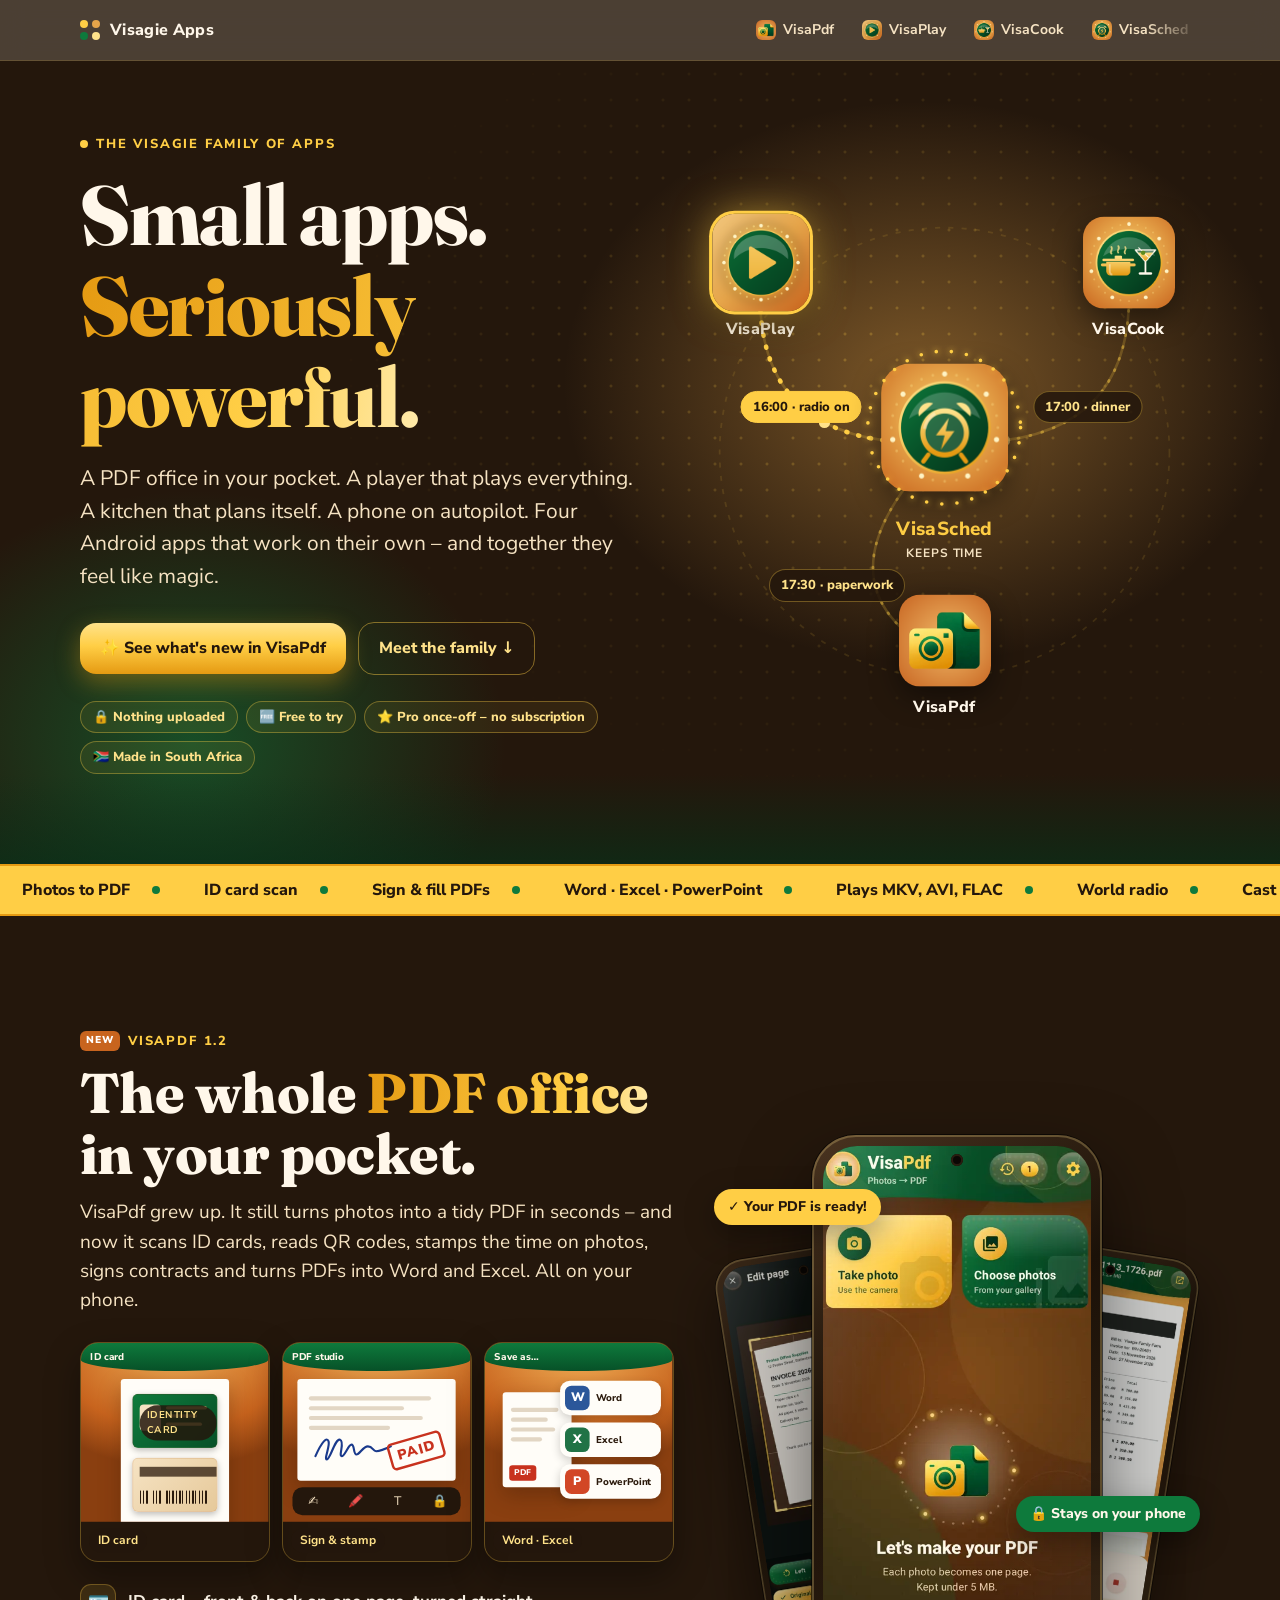
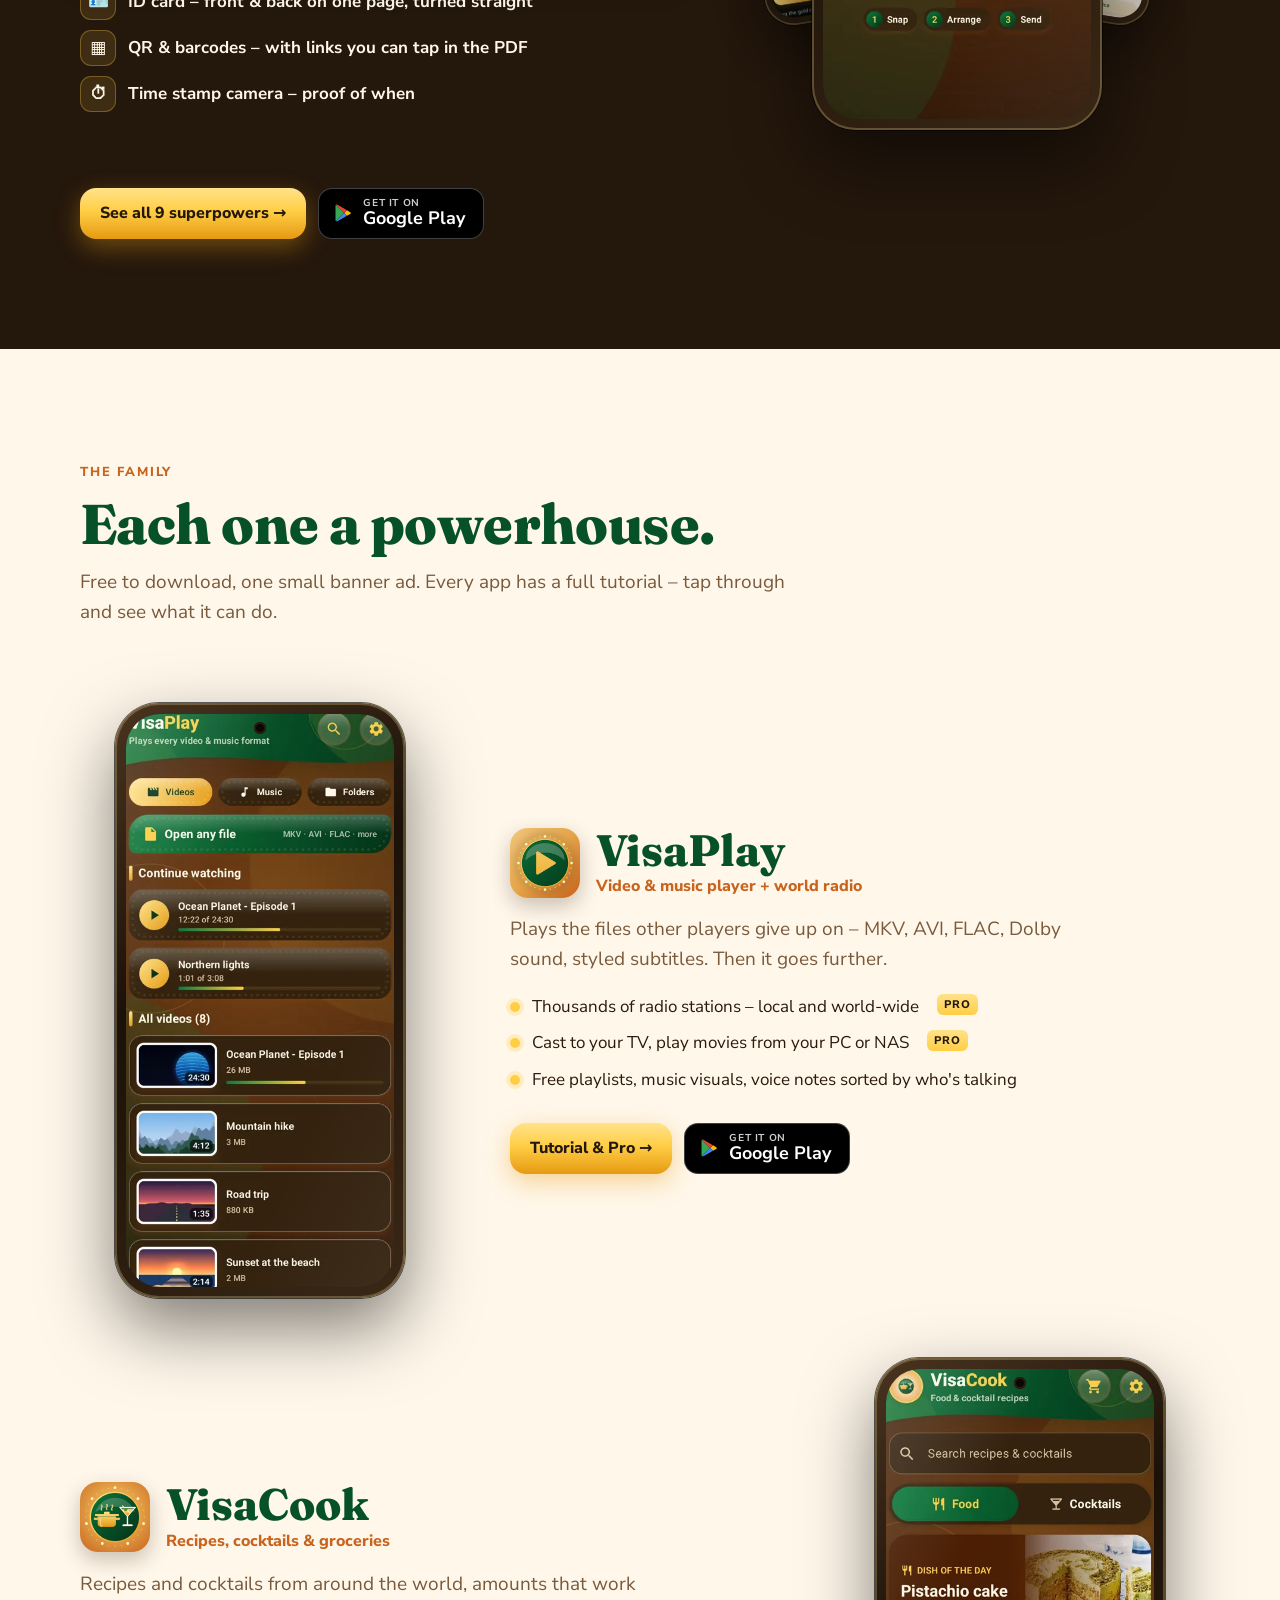
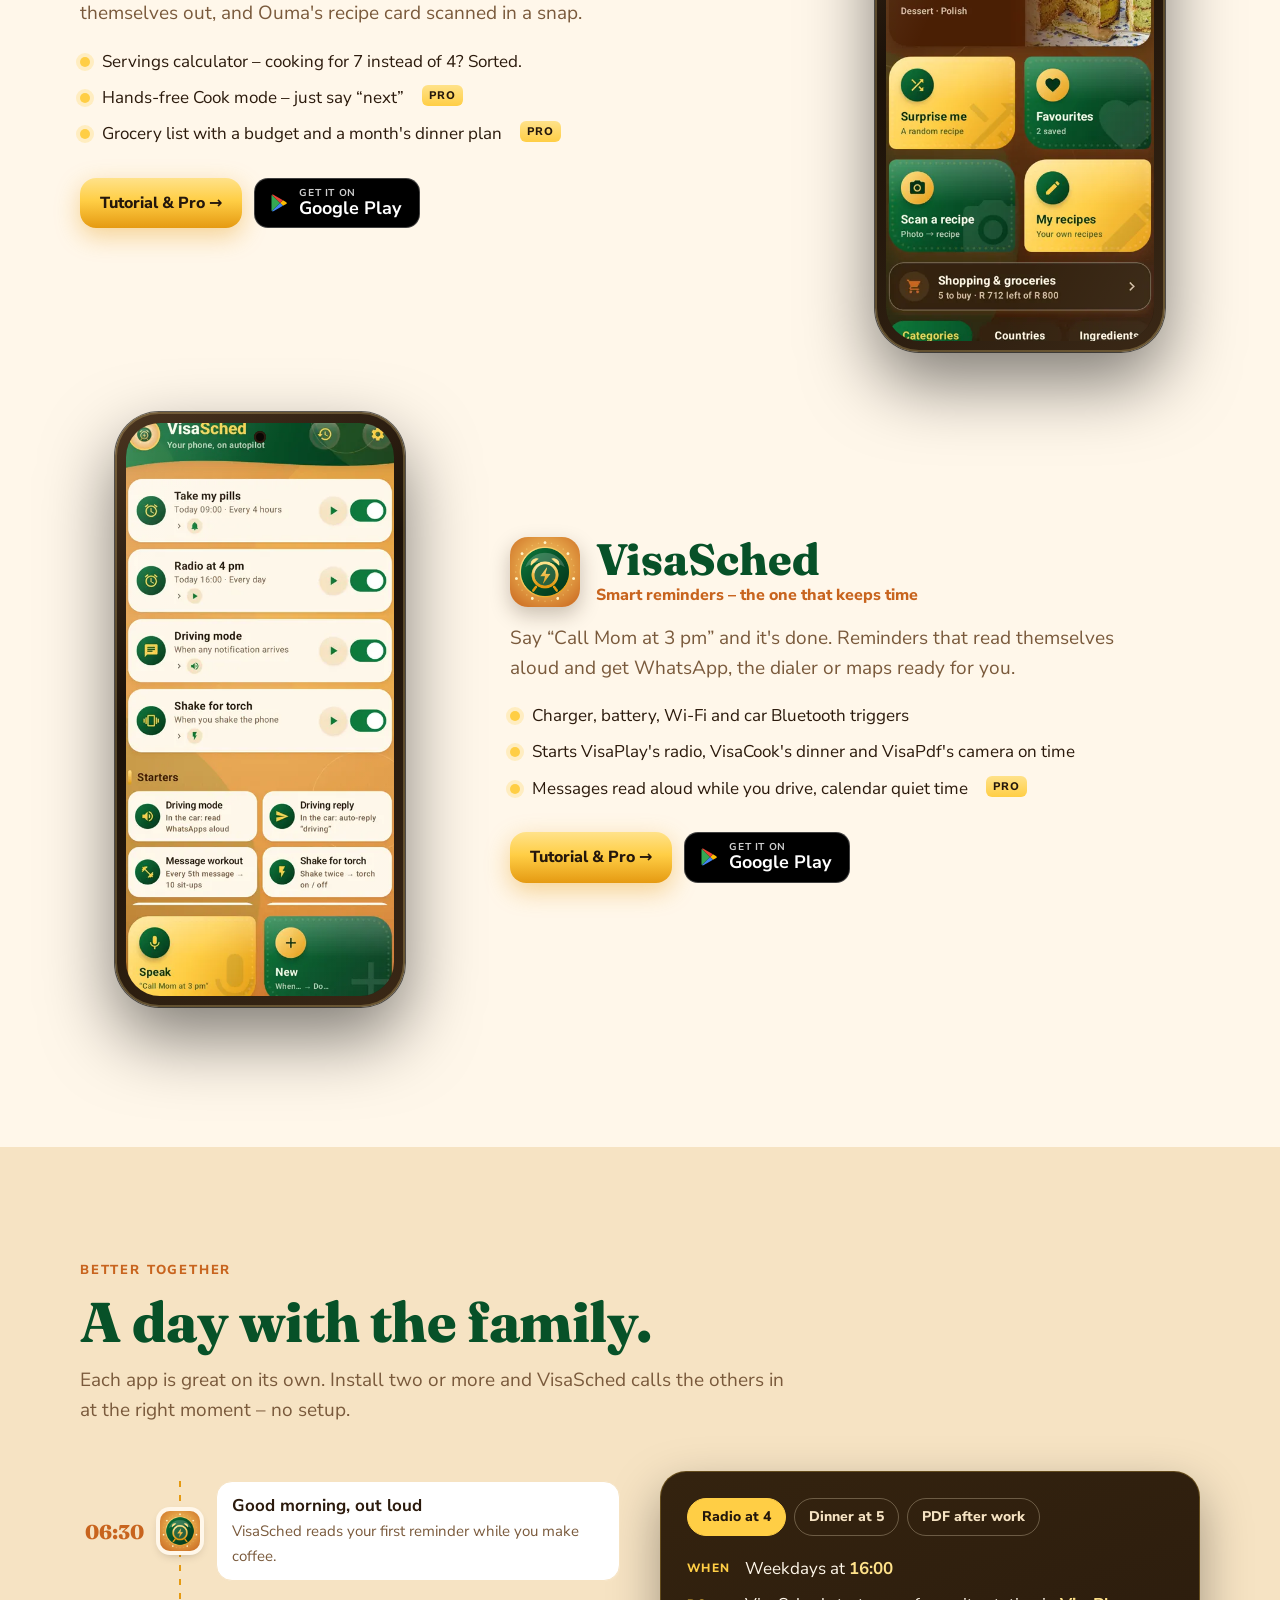
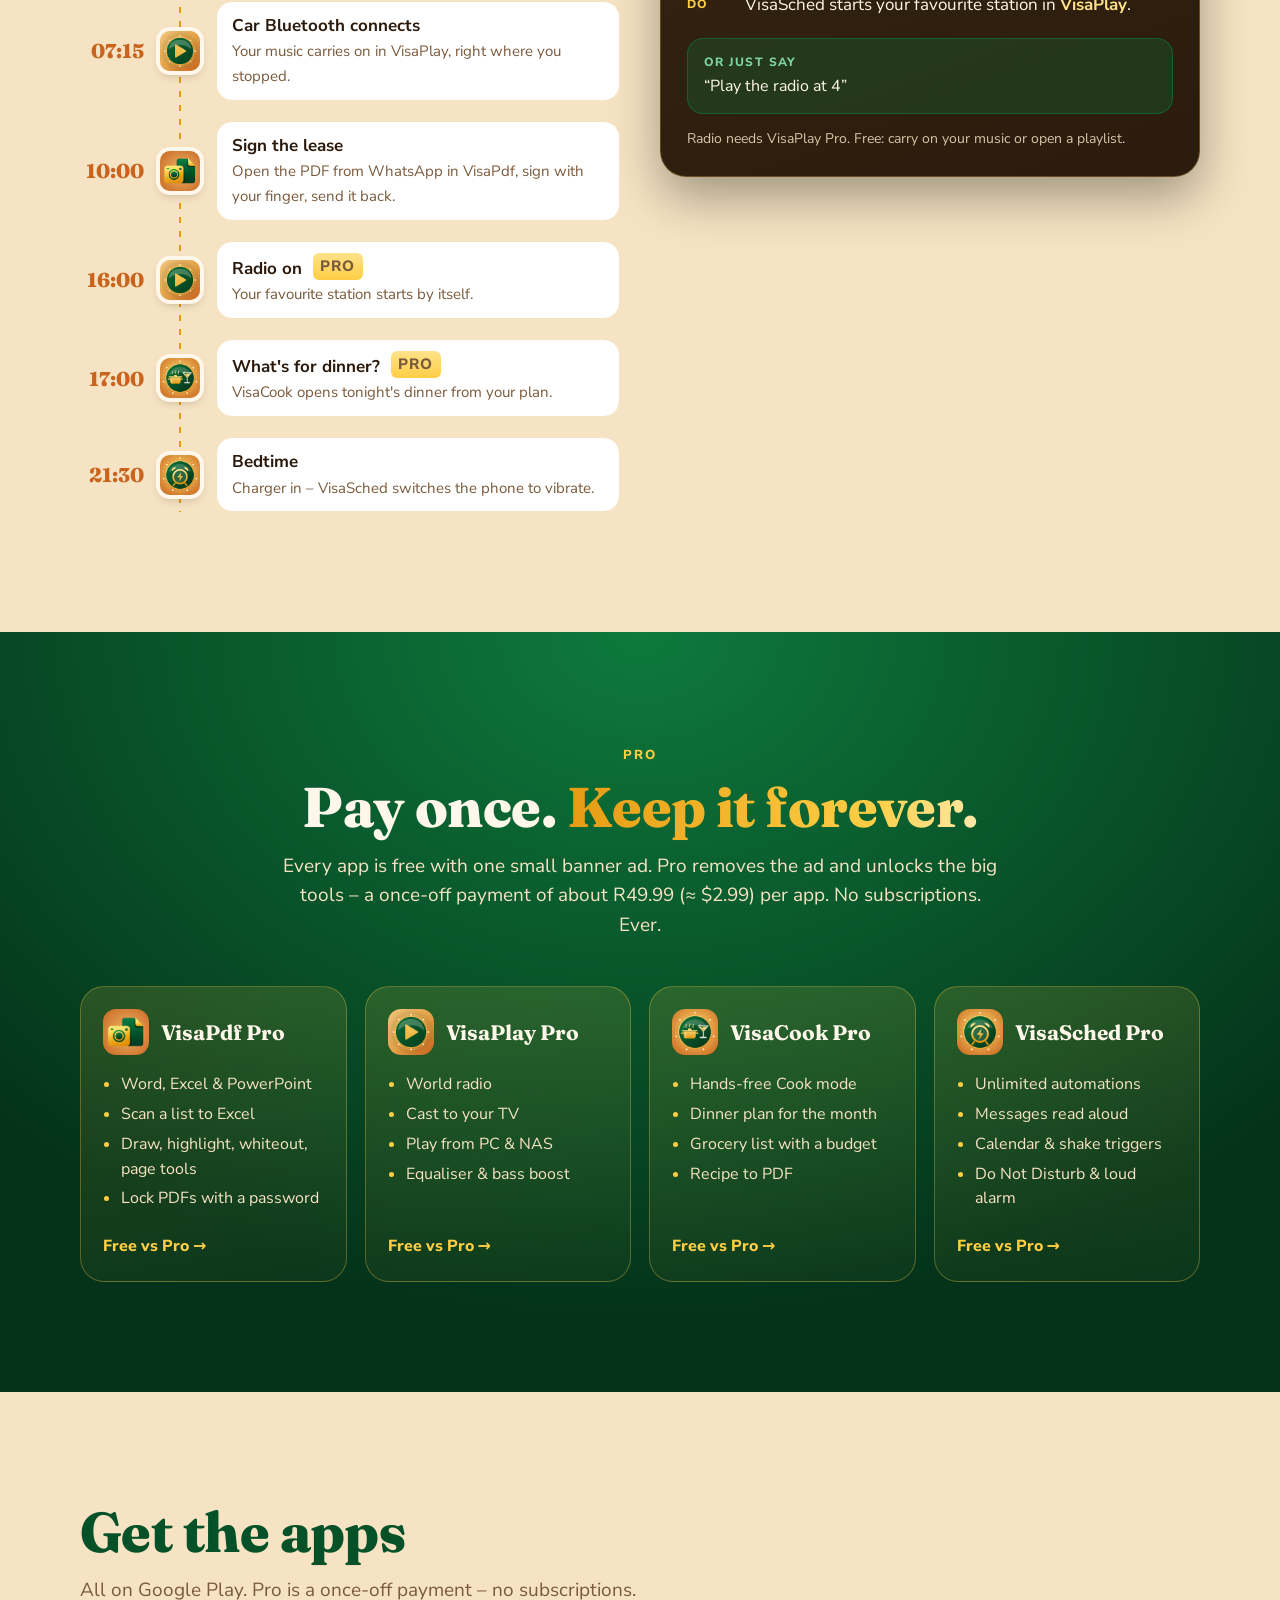
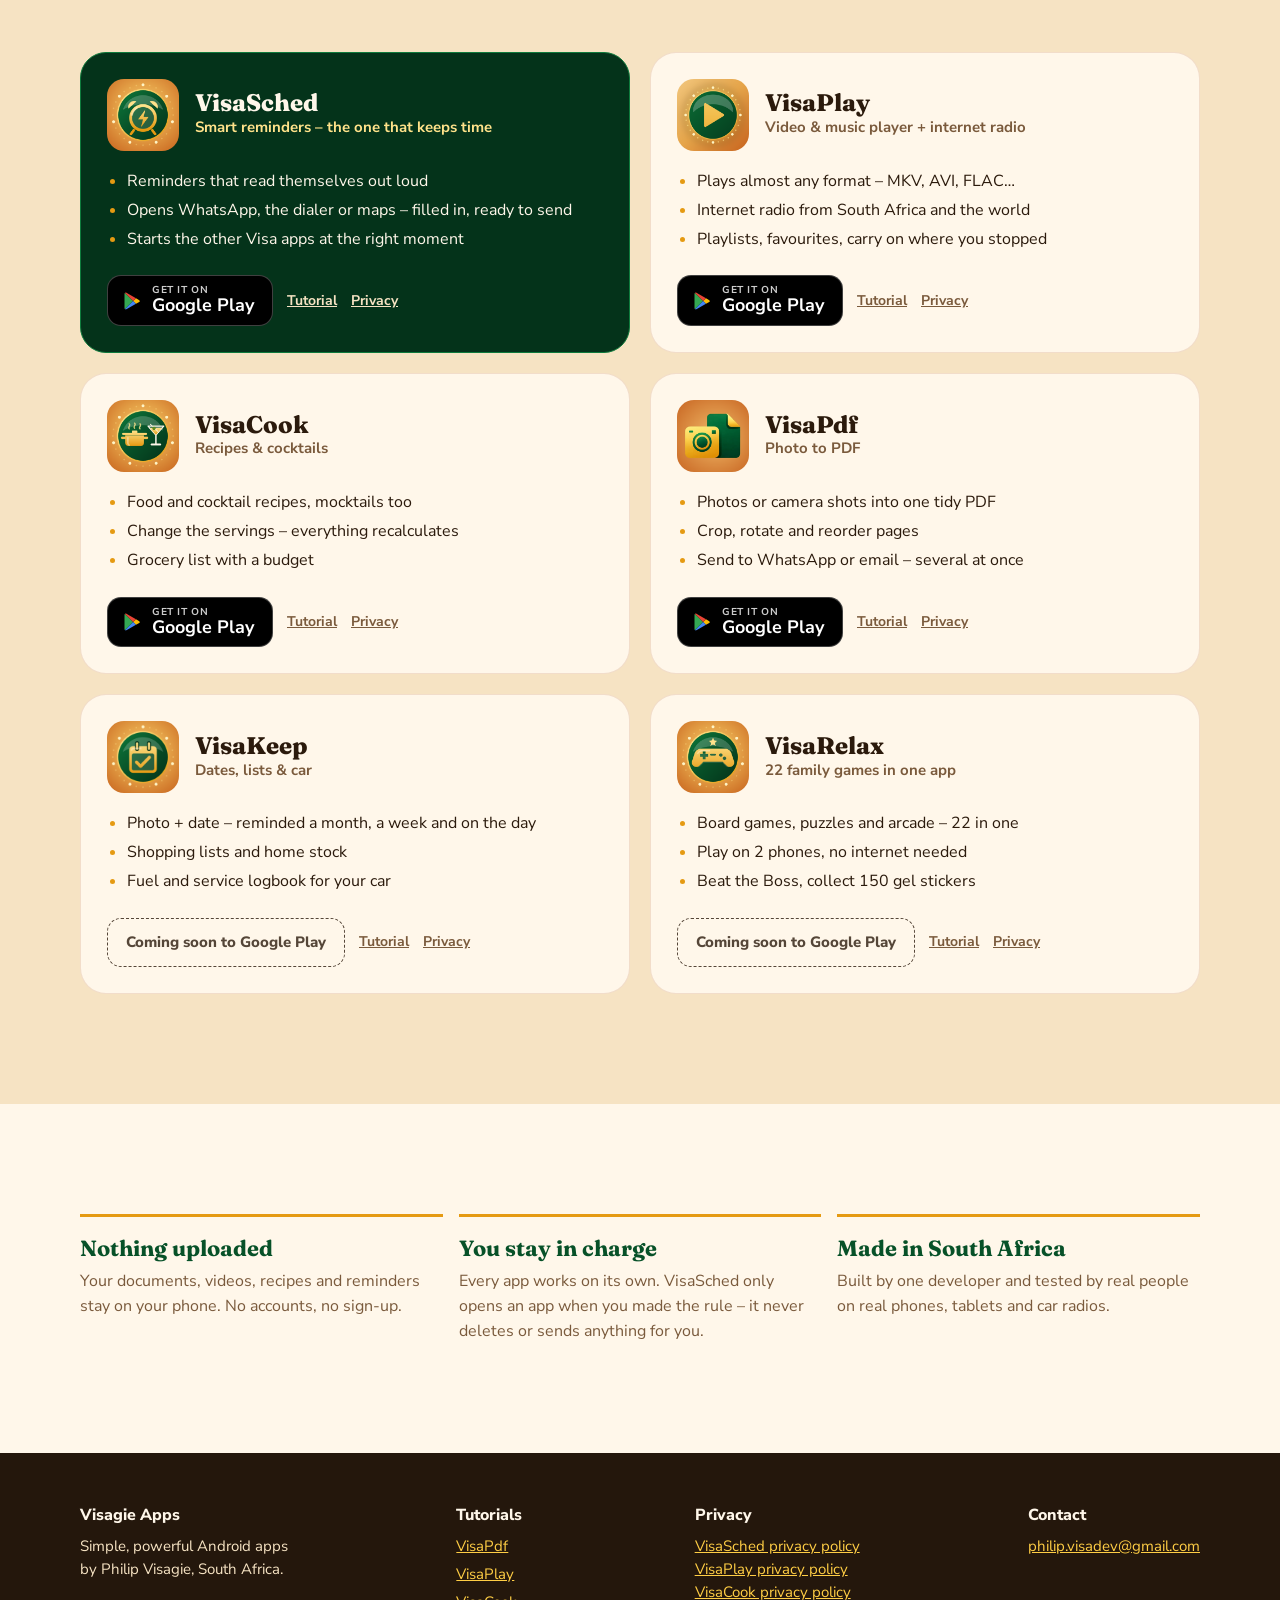
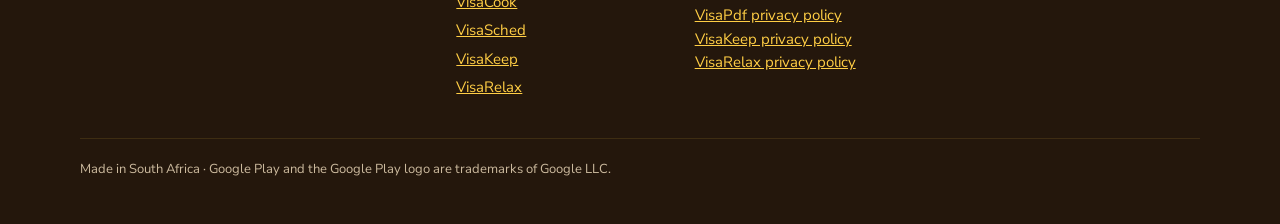
==== commit 2c2cb0fb: "VisaKeep + VisaRelax tutorial pages, apps.json (coming soon), nav and footer Co-Authored-By: Claude " ====
--- a/index.html
+++ b/index.html
@@ -297,7 +297,7 @@
 <!-- ===== cards from apps.json (the apps' "More Visa apps" screen reads the same file) ===== -->
 <section class="sandbg" id="family-cards">
   <div class="wrap">
-    <div class="sec-head rv"><h2>Get the apps</h2><p>All four on Google Play. Pro is a once-off payment – no subscriptions.</p></div>
+    <div class="sec-head rv"><h2>Get the apps</h2><p>All on Google Play. Pro is a once-off payment – no subscriptions.</p></div>
     <div class="cards" id="cards"></div>
   </div>
 </section>
@@ -315,7 +315,7 @@
 
 <footer id="contact"><div class="wrap"><div class="cols">
   <div><h4>Visagie Apps</h4><p>Simple, powerful Android apps<br>by Philip Visagie, South Africa.</p></div>
-  <div><h4>Tutorials</h4><p><a href="visapdf/">VisaPdf</a></p><p><a href="visaplay/">VisaPlay</a></p><p><a href="visacook/">VisaCook</a></p><p><a href="visasched/">VisaSched</a></p></div>
+  <div><h4>Tutorials</h4><p><a href="visapdf/">VisaPdf</a></p><p><a href="visaplay/">VisaPlay</a></p><p><a href="visacook/">VisaCook</a></p><p><a href="visasched/">VisaSched</a></p><p><a href="visakeep/">VisaKeep</a></p><p><a href="visarelax/">VisaRelax</a></p></div>
   <div><h4>Privacy</h4><p id="privacy"><a href="visasched/privacy.html">VisaSched privacy policy</a><br><a href="visaplay/privacy.html">VisaPlay privacy policy</a><br><a href="visacook/privacy.html">VisaCook privacy policy</a><br><a href="visapdf/privacy.html">VisaPdf privacy policy</a></p></div>
   <div><h4>Contact</h4><p><a href="mailto:philip.visadev@gmail.com">philip.visadev@gmail.com</a></p></div>
 </div><p class="made">Made in South Africa · Google Play and the Google Play logo are trademarks of Google LLC.</p></div></footer>
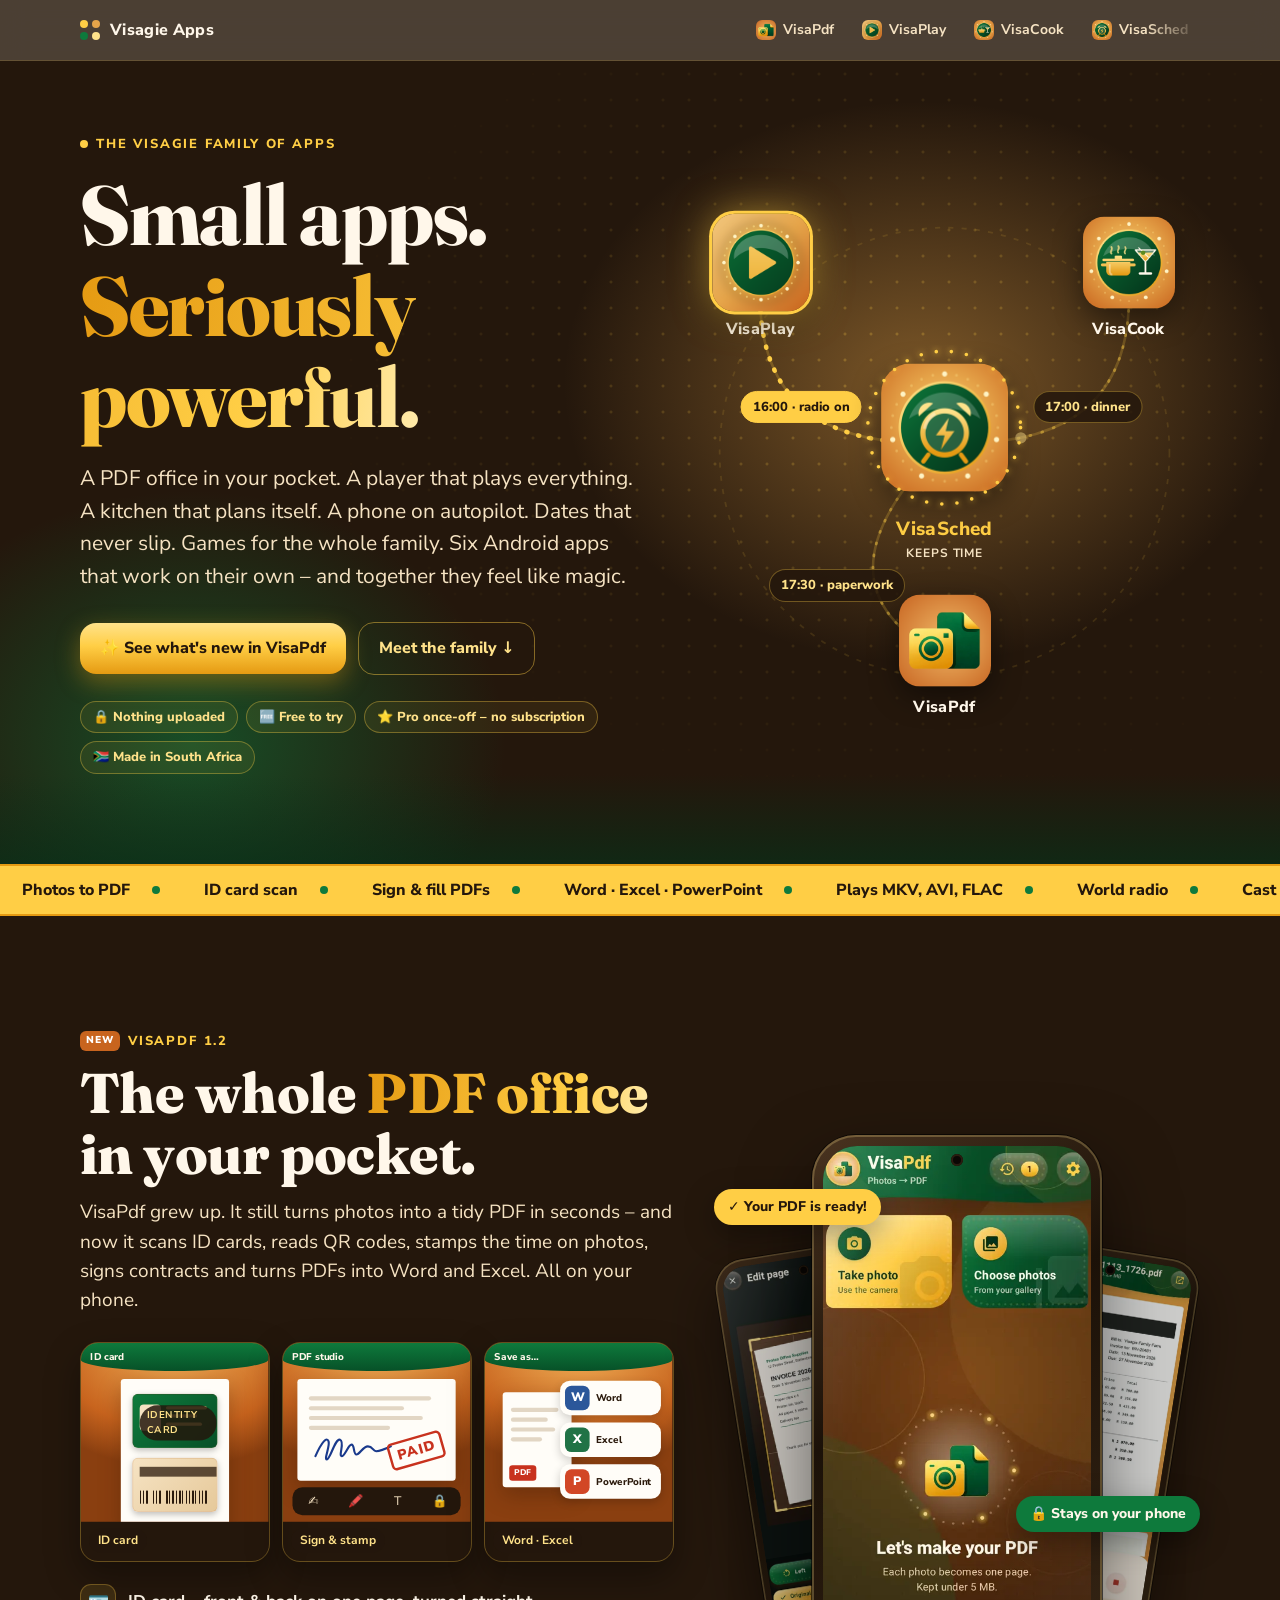
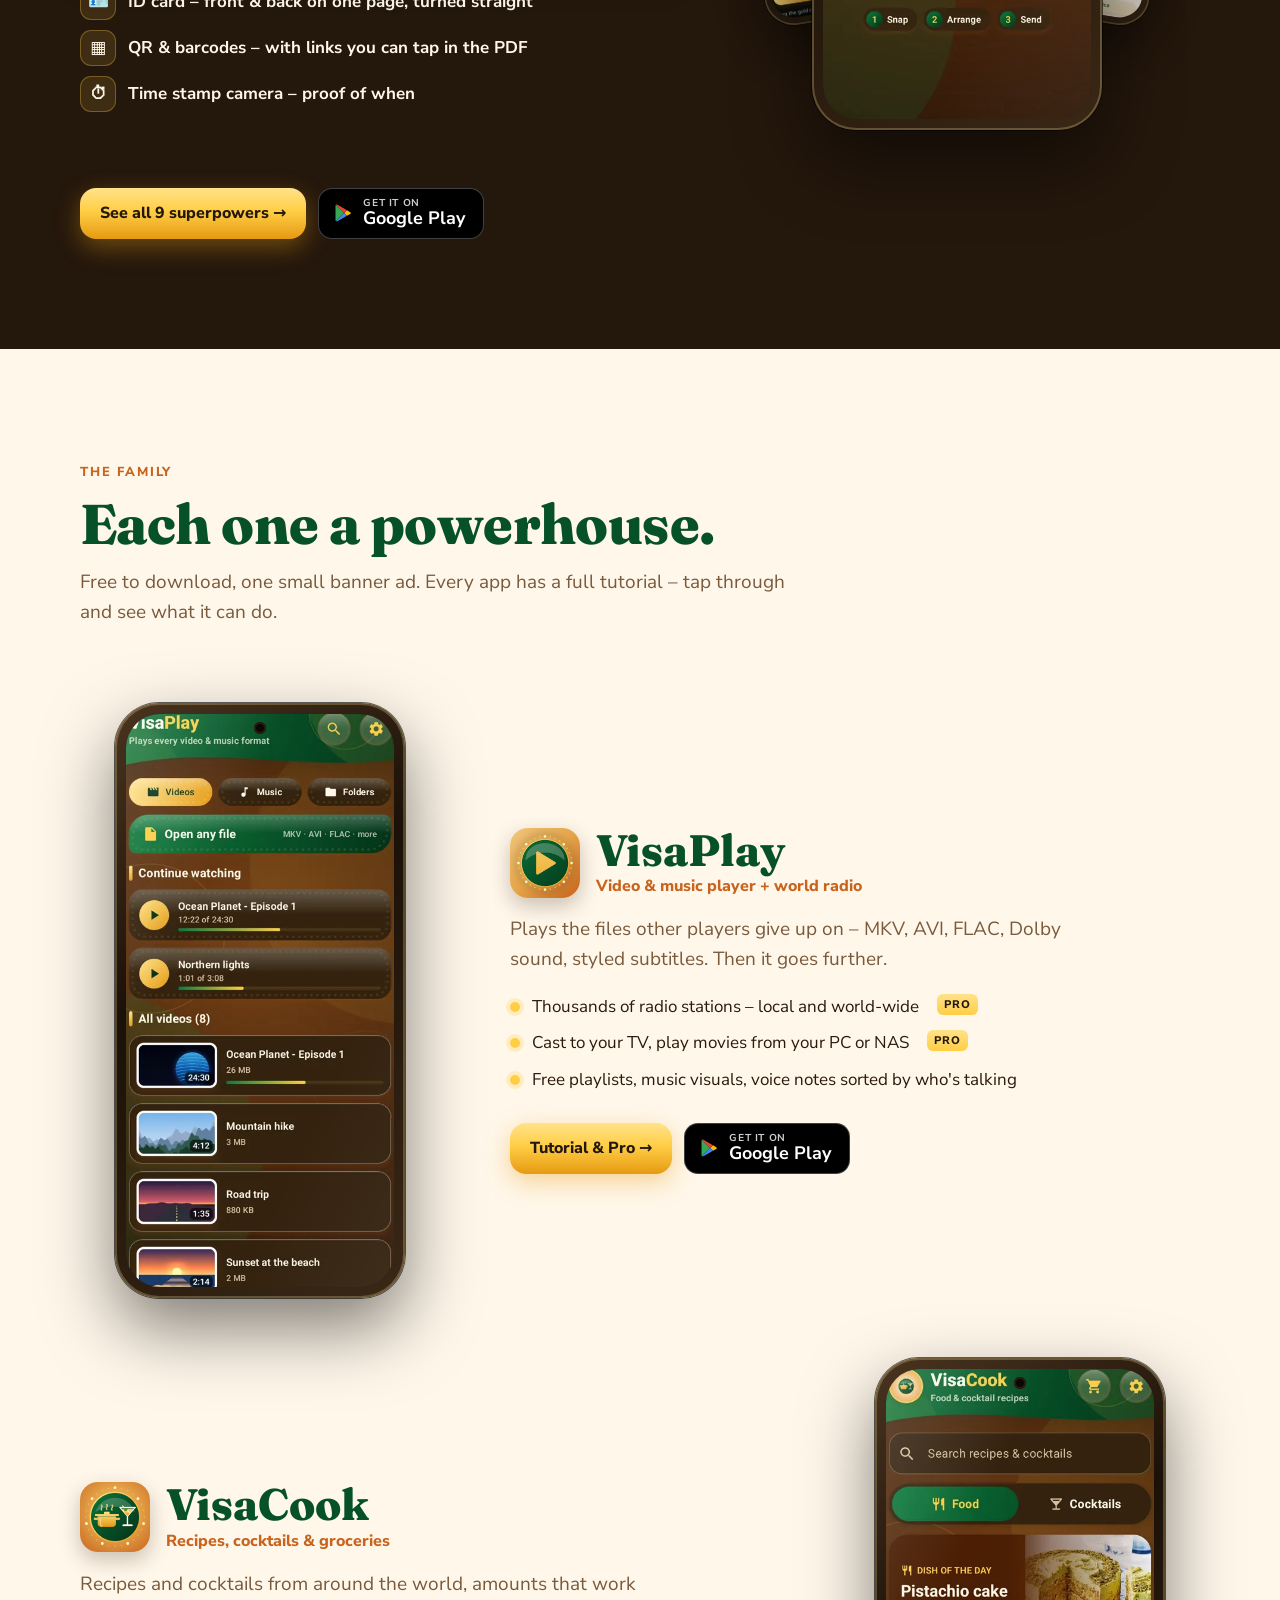
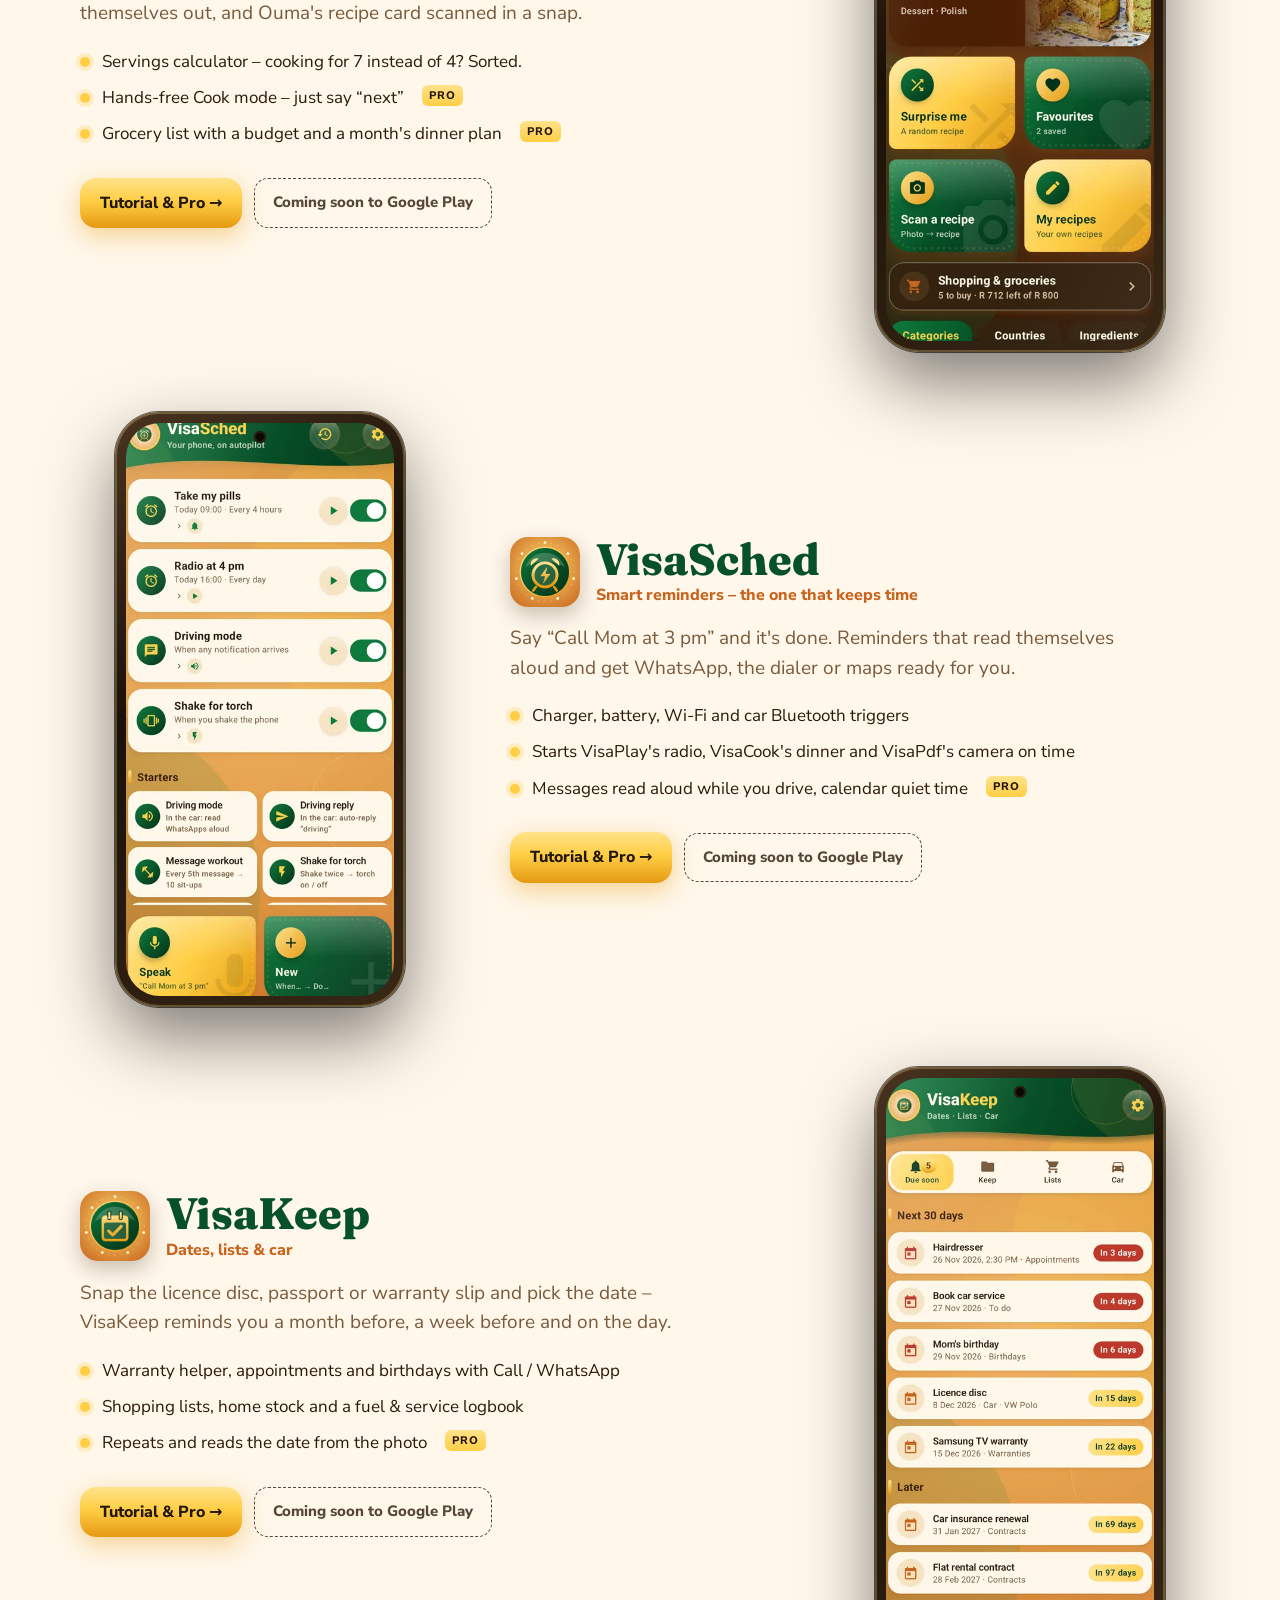
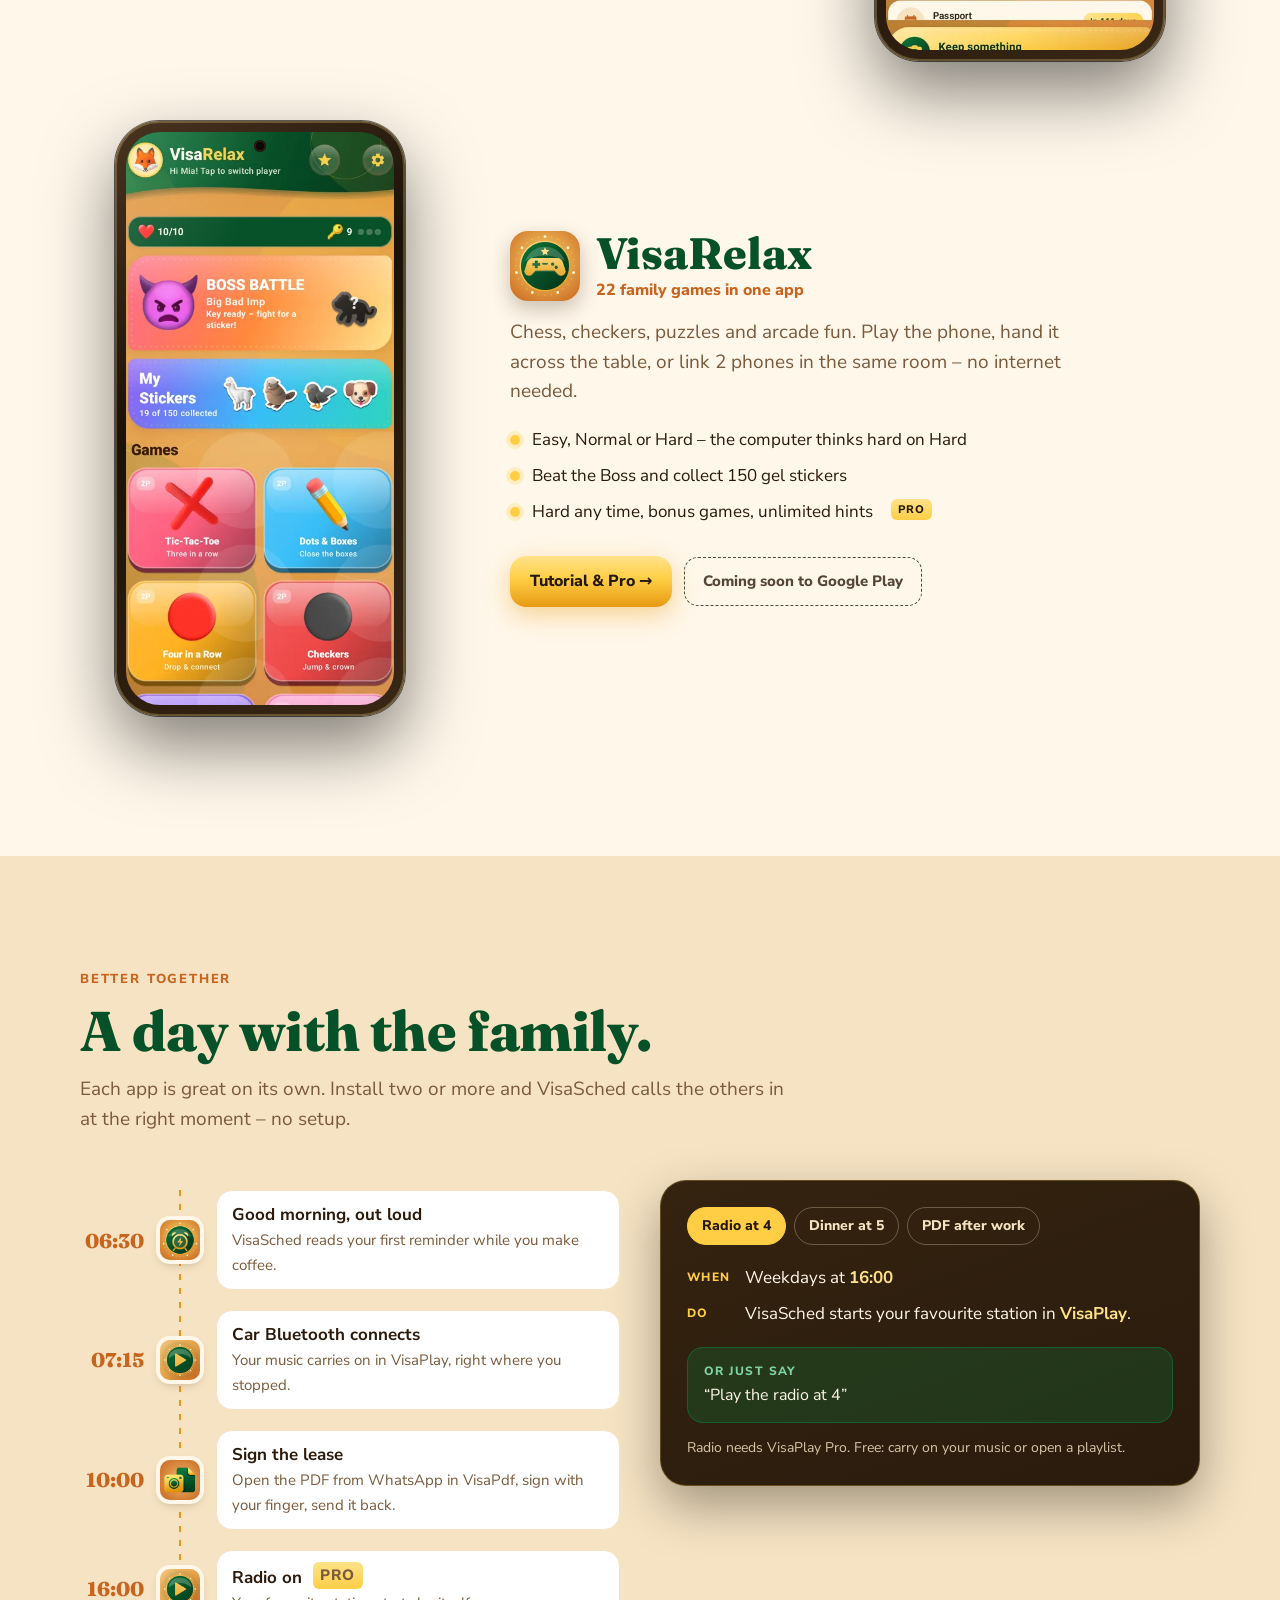
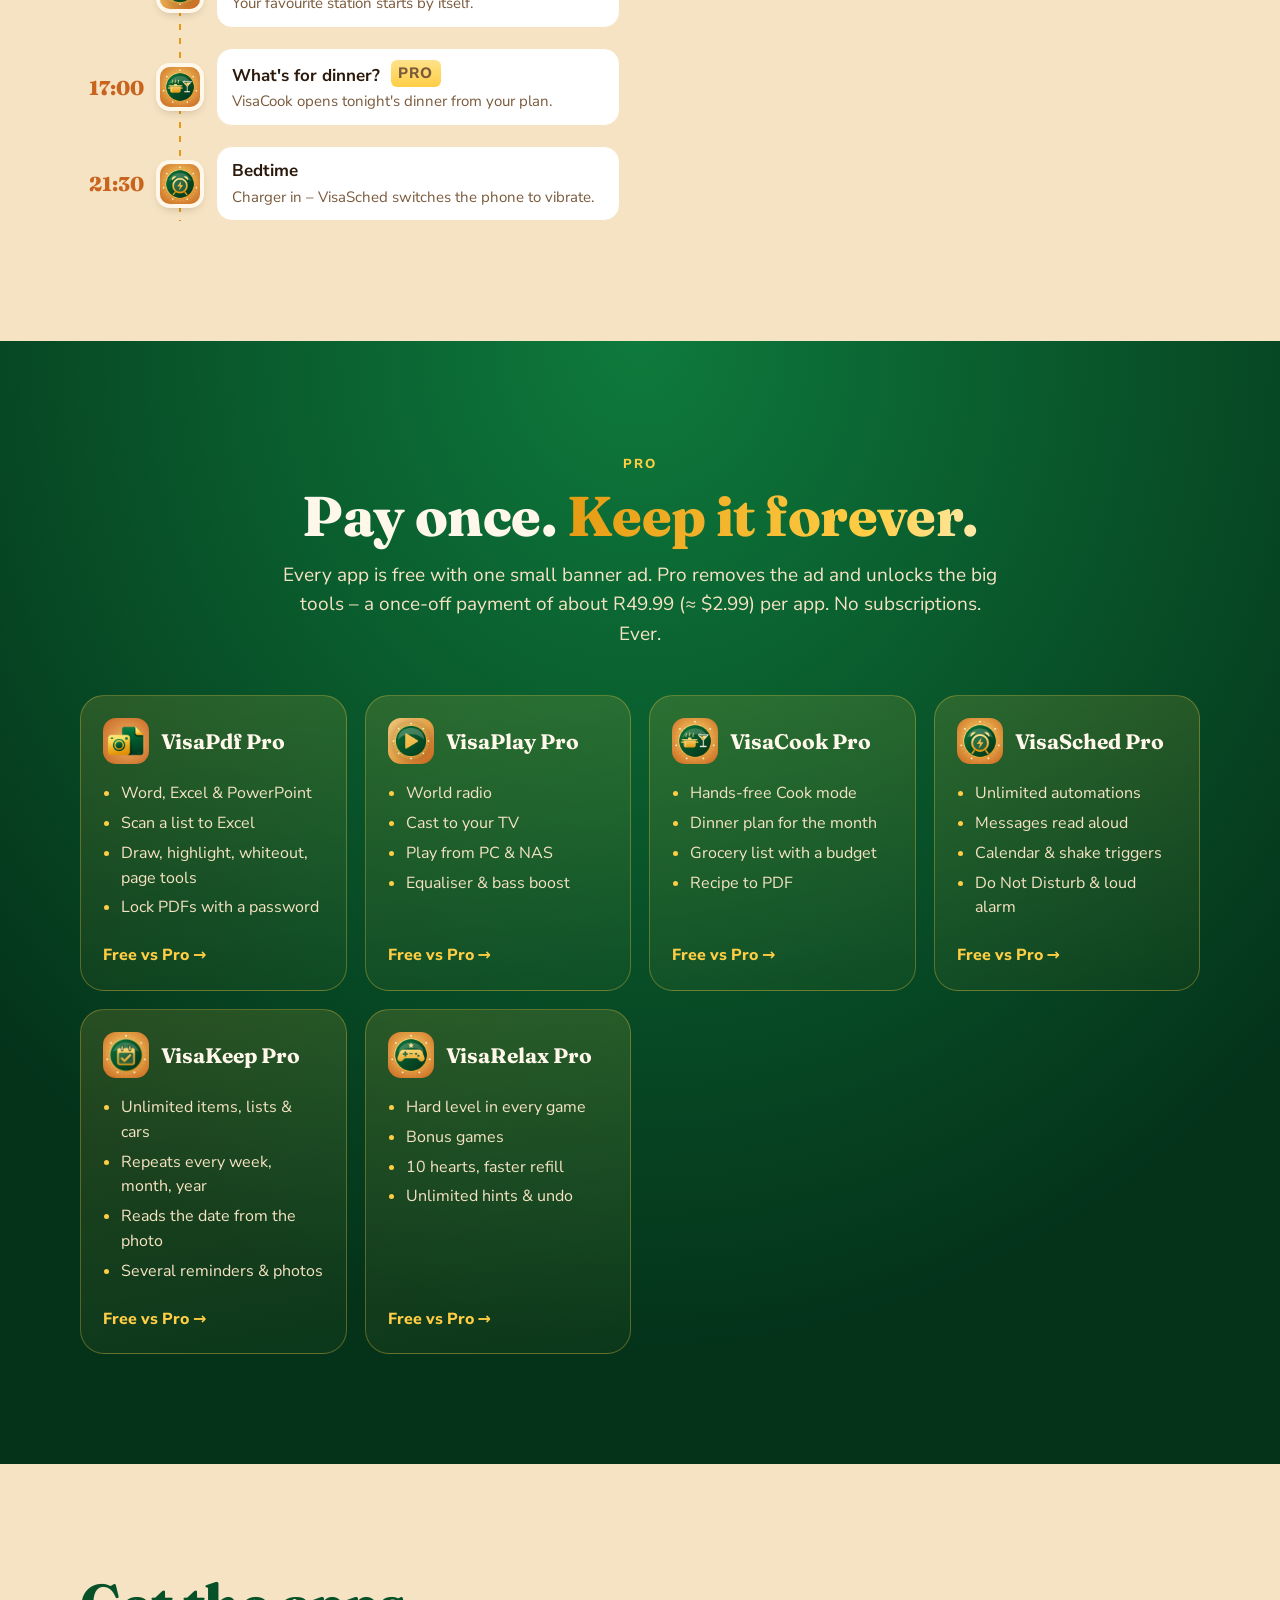
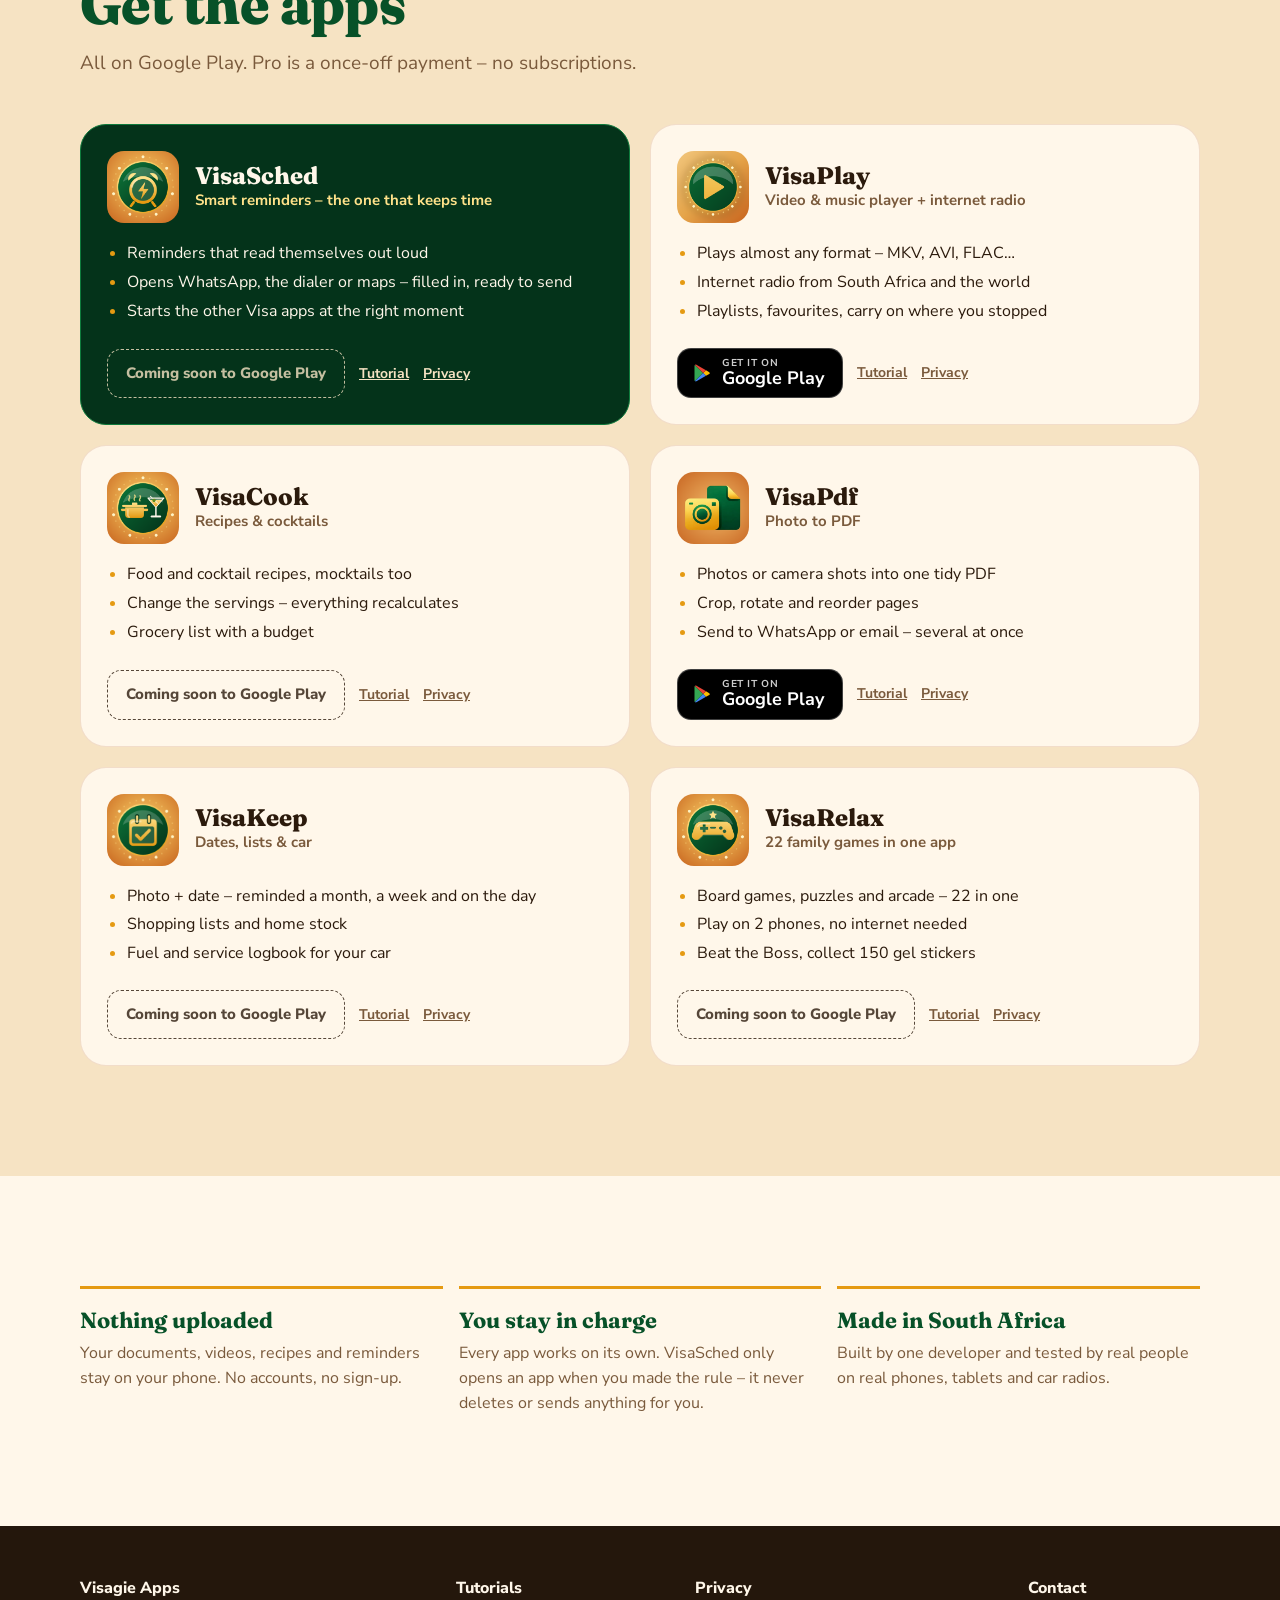
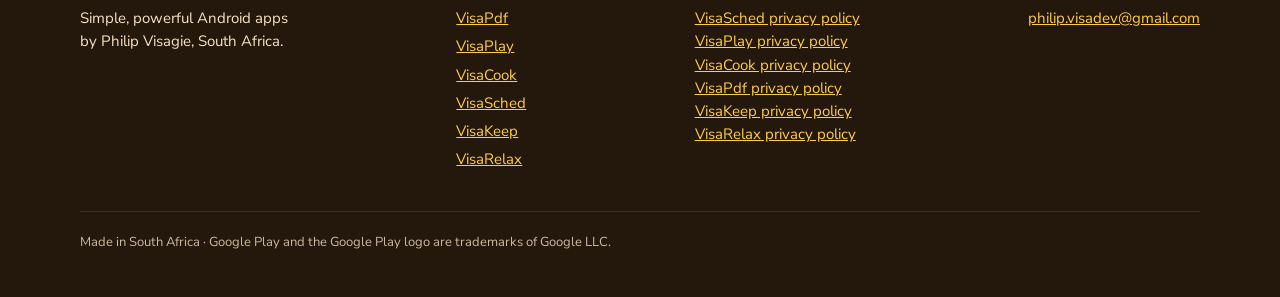
==== commit 58fd0b53: "Home: VisaKeep + VisaRelax showcase rows and Pro cards; VisaCook + VisaSched coming soon Co-Authored" ====
--- a/index.html
+++ b/index.html
@@ -137,8 +137,8 @@
     <div>
       <span class="kicker rv"><span class="live"></span>The Visagie Family of Apps</span>
       <h1 class="rv d1">Small apps.<br><span class="shine">Seriously powerful.</span></h1>
-      <p class="lede rv d2">A PDF office in your pocket. A player that plays everything. A kitchen that plans itself. A phone on autopilot.
-        Four Android apps that work on their own – and together they feel like magic.</p>
+      <p class="lede rv d2">A PDF office in your pocket. A player that plays everything. A kitchen that plans itself. A phone on autopilot. Dates that never slip. Games for the whole family.
+        Six Android apps that work on their own – and together they feel like magic.</p>
       <div class="cta-row rv d3"><a class="btn btn-gold" href="visapdf/">✨ See what's new in VisaPdf</a><a class="btn btn-ghost" href="#apps">Meet the family ↓</a></div>
       <div class="chips rv d4"><span class="chip">🔒 Nothing uploaded</span><span class="chip">🆓 Free to try</span><span class="chip">⭐ Pro once-off – no subscription</span><span class="chip">🇿🇦 Made in South Africa</span></div>
     </div>
@@ -245,6 +245,30 @@
         <p class="big">Say “Call Mom at 3 pm” and it's done. Reminders that read themselves aloud and get WhatsApp, the dialer or maps ready for you.</p>
         <ul><li>Charger, battery, Wi-Fi and car Bluetooth triggers</li><li>Starts VisaPlay's radio, VisaCook's dinner and VisaPdf's camera on time</li><li>Messages read aloud while you drive, calendar quiet time <span class="pro-tag">Pro</span></li></ul>
         <div class="cta-row"><a class="btn btn-gold" href="visasched/">Tutorial &amp; Pro →</a><span data-play="visagie.philip.visasched"><a class="btn btn-play" href="https://play.google.com/store/apps/details?id=visagie.philip.visasched"><svg viewBox="0 0 24 24" aria-hidden="true"><path fill="#34A853" d="M3.6 2.3 13.4 12l-9.8 9.7c-.4-.2-.6-.6-.6-1.1V3.4c0-.5.2-.9.6-1.1z"/><path fill="#FBBC04" d="m16.8 8.6-3.4 3.4 3.4 3.4 3.9-2.2c.8-.5.8-1.7 0-2.2z"/><path fill="#4285F4" d="M3.6 21.7 13.4 12l3.4 3.4-11.5 6.5c-.6.3-1.2.2-1.7-.2z"/><path fill="#EA4335" d="M3.6 2.3c.5-.4 1.1-.5 1.7-.2l11.5 6.5-3.4 3.4z"/></svg><span><small>Get it on</small><b>Google Play</b></span></a></span></div>
+      </div>
+    </article>
+
+    <article class="approw flip">
+      <div class="ph rv r"><div class="phone tilt"><div class="scr" data-cycle="2800">
+        <img src="shots/visakeep/s1.webp" alt="VisaKeep Due soon screen" class="on" loading="lazy" width="480" height="960"><img src="shots/visakeep/s3.webp" alt="" loading="lazy" width="480" height="960"><img src="shots/visakeep/s4.webp" alt="" loading="lazy" width="480" height="960"><img src="shots/visakeep/s5.webp" alt="" loading="lazy" width="480" height="960">
+      </div><div class="glare"></div></div></div>
+      <div class="rv l">
+        <header><img src="img/visakeep.png" alt=""><div><h3>VisaKeep</h3><div class="line">Dates, lists &amp; car</div></div></header>
+        <p class="big">Snap the licence disc, passport or warranty slip and pick the date – VisaKeep reminds you a month before, a week before and on the day.</p>
+        <ul><li>Warranty helper, appointments and birthdays with Call / WhatsApp</li><li>Shopping lists, home stock and a fuel &amp; service logbook</li><li>Repeats and reads the date from the photo <span class="pro-tag">Pro</span></li></ul>
+        <div class="cta-row"><a class="btn btn-gold" href="visakeep/">Tutorial &amp; Pro →</a><span data-play="visagie.philip.visakeep"><a class="btn btn-play" href="https://play.google.com/store/apps/details?id=visagie.philip.visakeep"><svg viewBox="0 0 24 24" aria-hidden="true"><path fill="#34A853" d="M3.6 2.3 13.4 12l-9.8 9.7c-.4-.2-.6-.6-.6-1.1V3.4c0-.5.2-.9.6-1.1z"/><path fill="#FBBC04" d="m16.8 8.6-3.4 3.4 3.4 3.4 3.9-2.2c.8-.5.8-1.7 0-2.2z"/><path fill="#4285F4" d="M3.6 21.7 13.4 12l3.4 3.4-11.5 6.5c-.6.3-1.2.2-1.7-.2z"/><path fill="#EA4335" d="M3.6 2.3c.5-.4 1.1-.5 1.7-.2l11.5 6.5-3.4 3.4z"/></svg><span><small>Get it on</small><b>Google Play</b></span></a></span></div>
+      </div>
+    </article>
+
+    <article class="approw">
+      <div class="ph rv l"><div class="phone tilt"><div class="scr" data-cycle="2800">
+        <img src="shots/visarelax/s1.webp" alt="VisaRelax games" class="on" loading="lazy" width="480" height="960"><img src="shots/visarelax/s2.webp" alt="" loading="lazy" width="480" height="960"><img src="shots/visarelax/s5.webp" alt="" loading="lazy" width="480" height="960"><img src="shots/visarelax/s7.webp" alt="" loading="lazy" width="480" height="960">
+      </div><div class="glare"></div></div></div>
+      <div class="rv r">
+        <header><img src="img/visarelax.png" alt=""><div><h3>VisaRelax</h3><div class="line">22 family games in one app</div></div></header>
+        <p class="big">Chess, checkers, puzzles and arcade fun. Play the phone, hand it across the table, or link 2 phones in the same room – no internet needed.</p>
+        <ul><li>Easy, Normal or Hard – the computer thinks hard on Hard</li><li>Beat the Boss and collect 150 gel stickers</li><li>Hard any time, bonus games, unlimited hints <span class="pro-tag">Pro</span></li></ul>
+        <div class="cta-row"><a class="btn btn-gold" href="visarelax/">Tutorial &amp; Pro →</a><span data-play="visagie.philip.visarelax"><a class="btn btn-play" href="https://play.google.com/store/apps/details?id=visagie.philip.visarelax"><svg viewBox="0 0 24 24" aria-hidden="true"><path fill="#34A853" d="M3.6 2.3 13.4 12l-9.8 9.7c-.4-.2-.6-.6-.6-1.1V3.4c0-.5.2-.9.6-1.1z"/><path fill="#FBBC04" d="m16.8 8.6-3.4 3.4 3.4 3.4 3.9-2.2c.8-.5.8-1.7 0-2.2z"/><path fill="#4285F4" d="M3.6 21.7 13.4 12l3.4 3.4-11.5 6.5c-.6.3-1.2.2-1.7-.2z"/><path fill="#EA4335" d="M3.6 2.3c.5-.4 1.1-.5 1.7-.2l11.5 6.5-3.4 3.4z"/></svg><span><small>Get it on</small><b>Google Play</b></span></a></span></div>
       </div>
     </article>
   </div>
@@ -290,6 +314,8 @@
       <div class="procard rv d2" data-led><header><img src="img/visaplay.png" alt=""><h3>VisaPlay Pro</h3></header><ul><li>World radio</li><li>Cast to your TV</li><li>Play from PC &amp; NAS</li><li>Equaliser &amp; bass boost</li></ul><a href="visaplay/#pro">Free vs Pro →</a></div>
       <div class="procard rv d3" data-led><header><img src="img/visacook.png" alt=""><h3>VisaCook Pro</h3></header><ul><li>Hands-free Cook mode</li><li>Dinner plan for the month</li><li>Grocery list with a budget</li><li>Recipe to PDF</li></ul><a href="visacook/#pro">Free vs Pro →</a></div>
       <div class="procard rv d4" data-led><header><img src="img/visasched.png" alt=""><h3>VisaSched Pro</h3></header><ul><li>Unlimited automations</li><li>Messages read aloud</li><li>Calendar &amp; shake triggers</li><li>Do Not Disturb &amp; loud alarm</li></ul><a href="visasched/#pro">Free vs Pro →</a></div>
+      <div class="procard rv d1" data-led><header><img src="img/visakeep.png" alt=""><h3>VisaKeep Pro</h3></header><ul><li>Unlimited items, lists &amp; cars</li><li>Repeats every week, month, year</li><li>Reads the date from the photo</li><li>Several reminders &amp; photos</li></ul><a href="visakeep/#pro">Free vs Pro →</a></div>
+      <div class="procard rv d2" data-led><header><img src="img/visarelax.png" alt=""><h3>VisaRelax Pro</h3></header><ul><li>Hard level in every game</li><li>Bonus games</li><li>10 hearts, faster refill</li><li>Unlimited hints &amp; undo</li></ul><a href="visarelax/#pro">Free vs Pro →</a></div>
     </div>
   </div>
 </section>
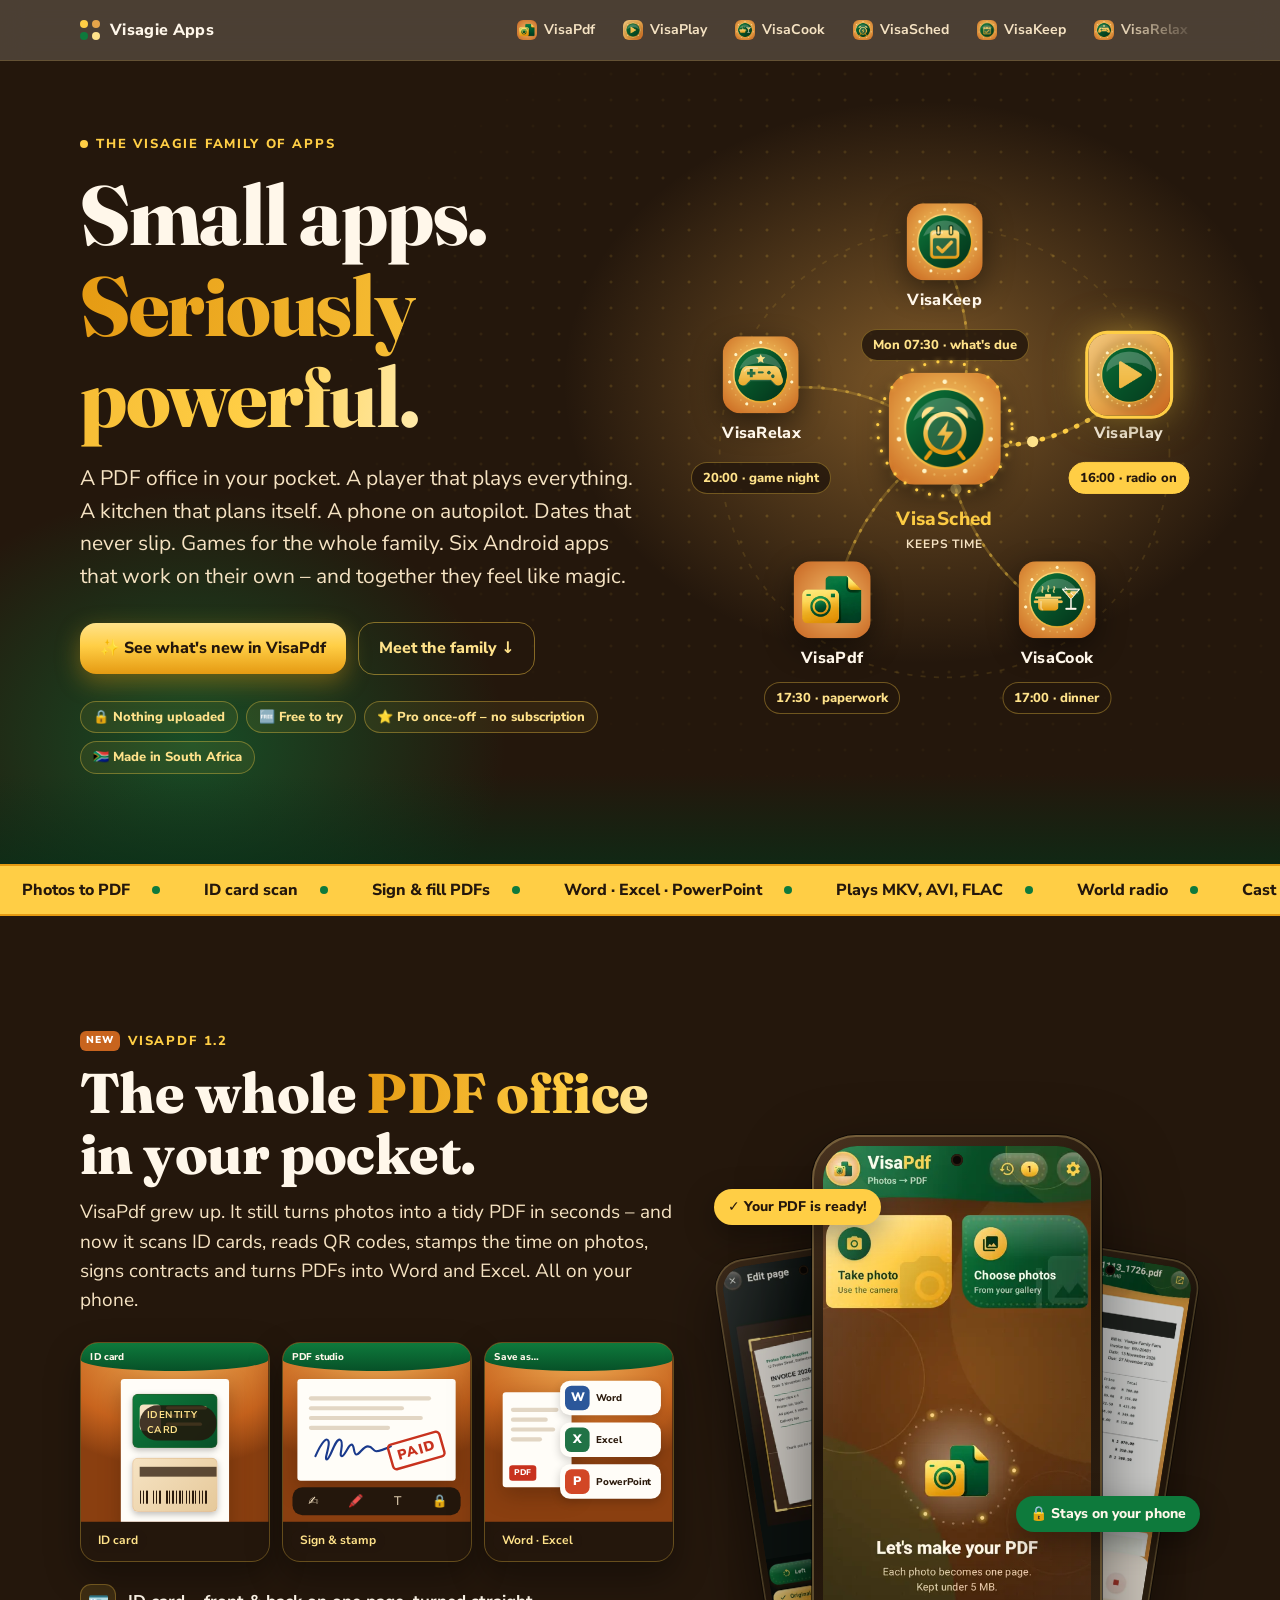
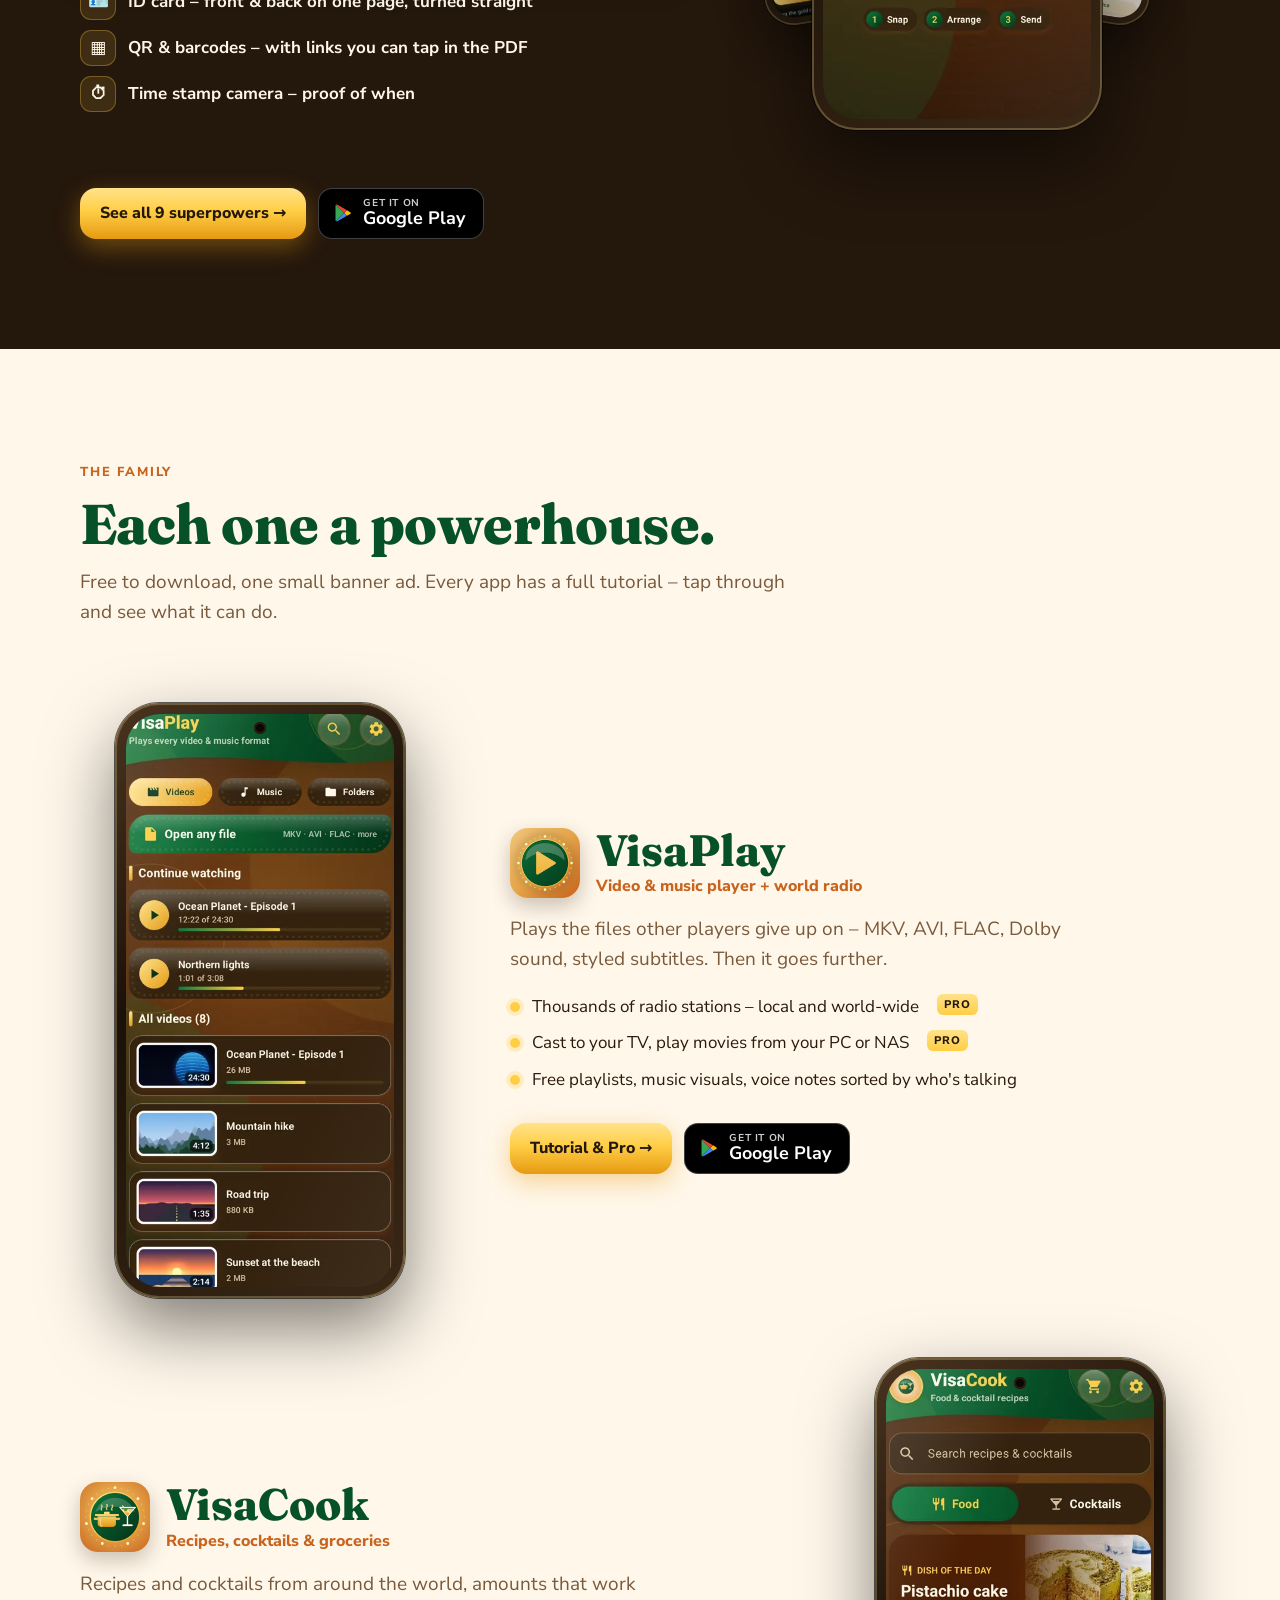
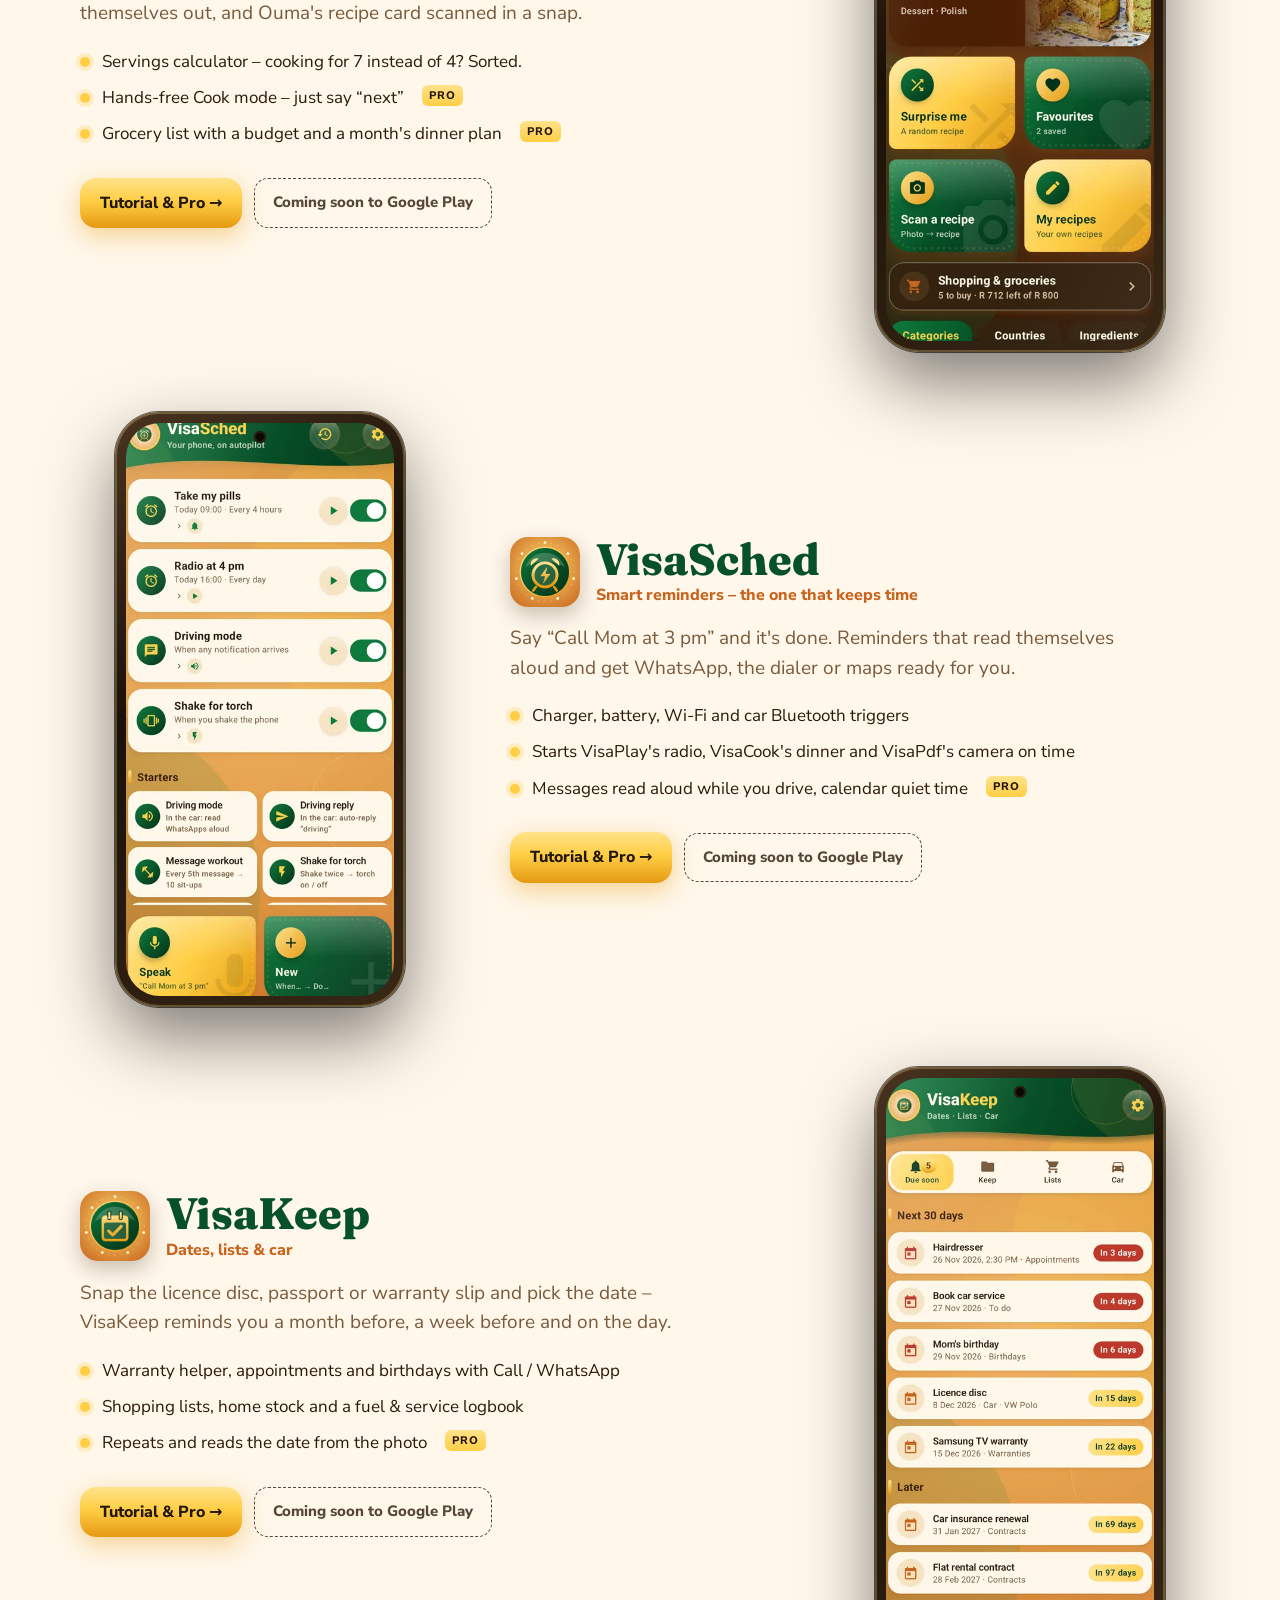
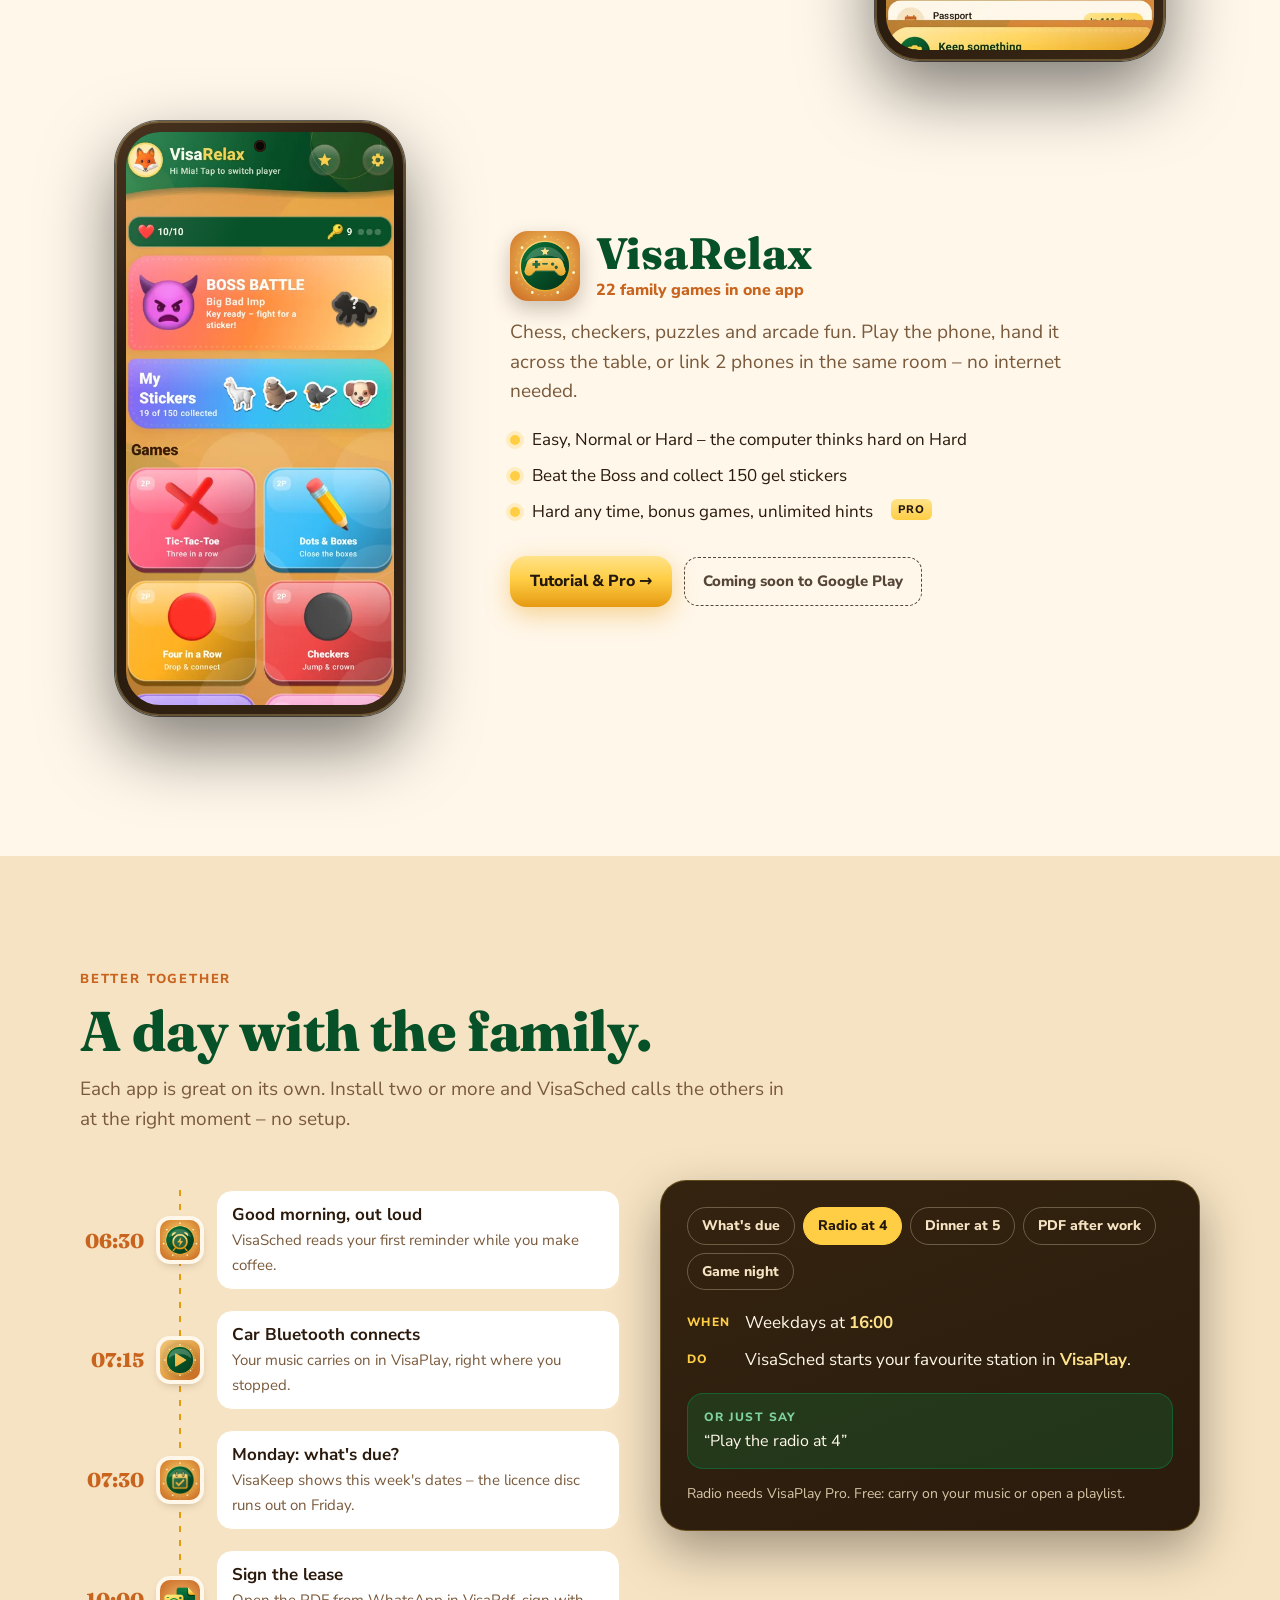
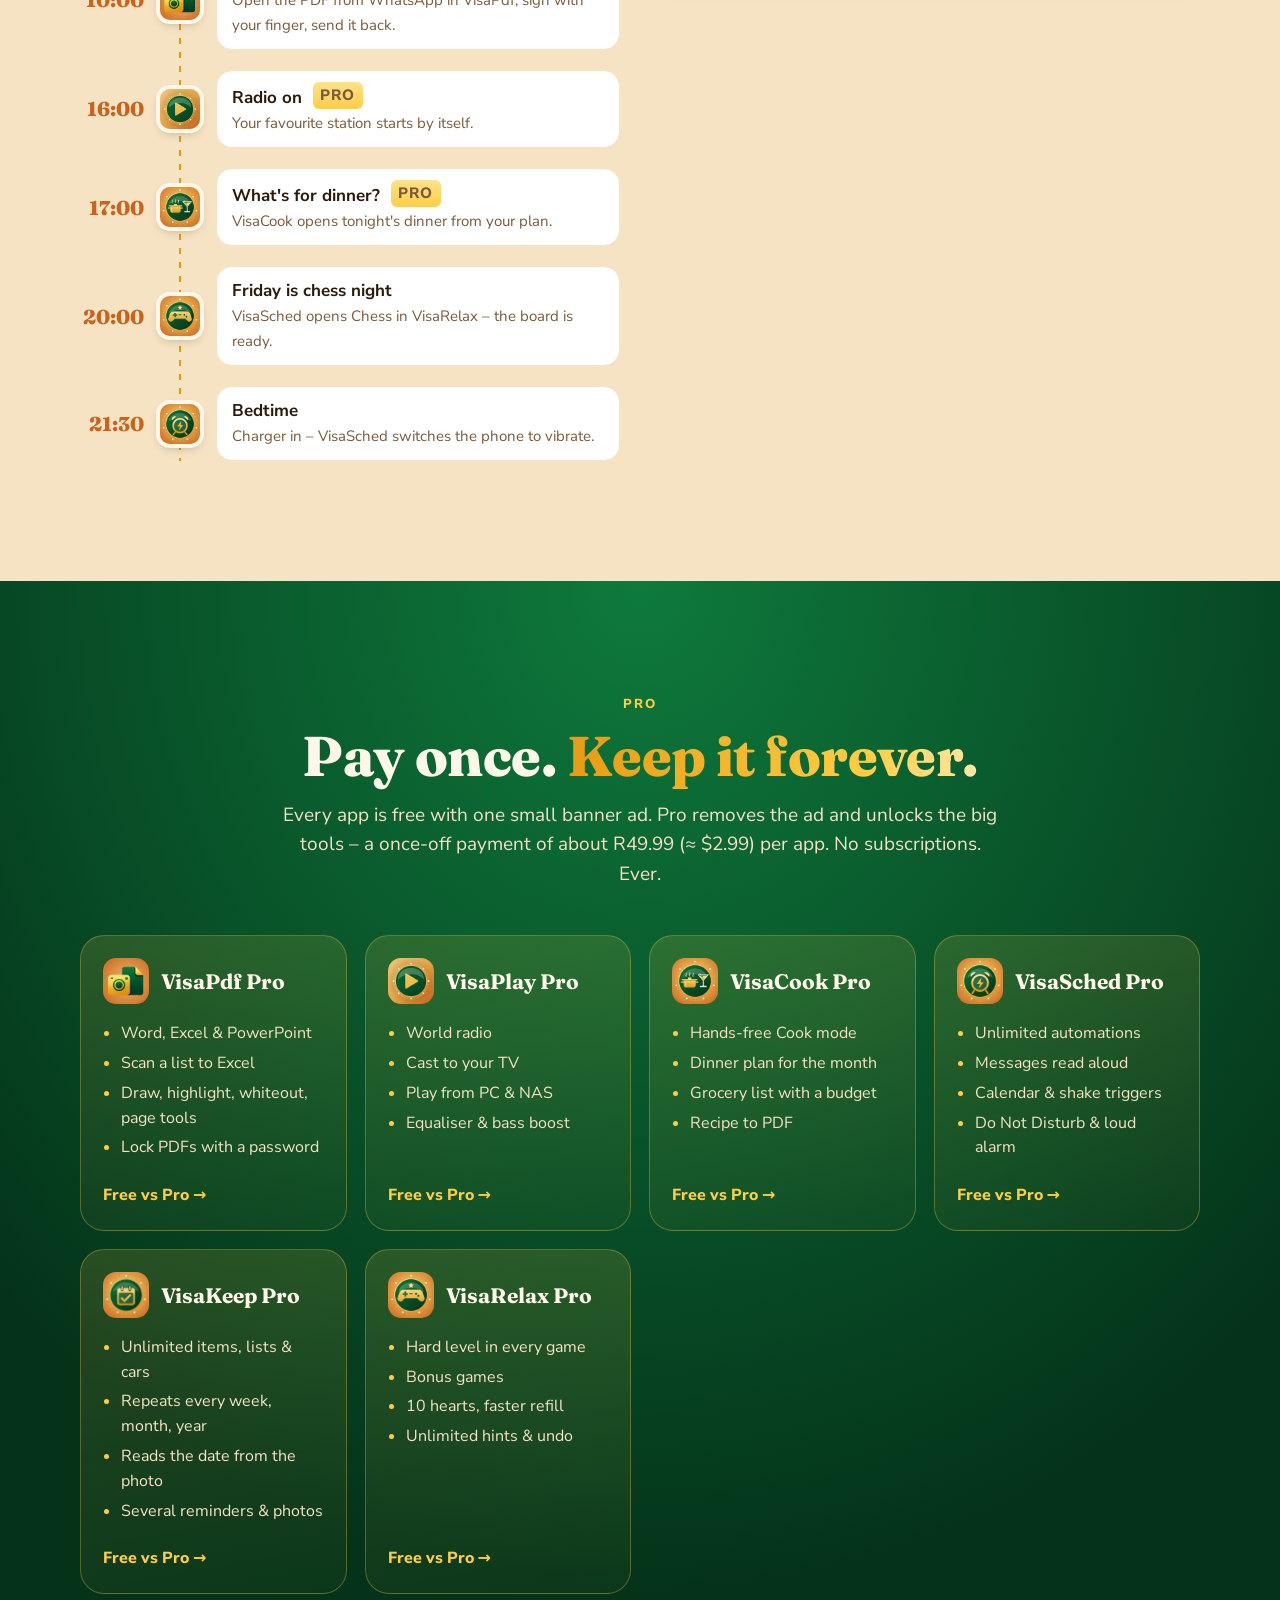
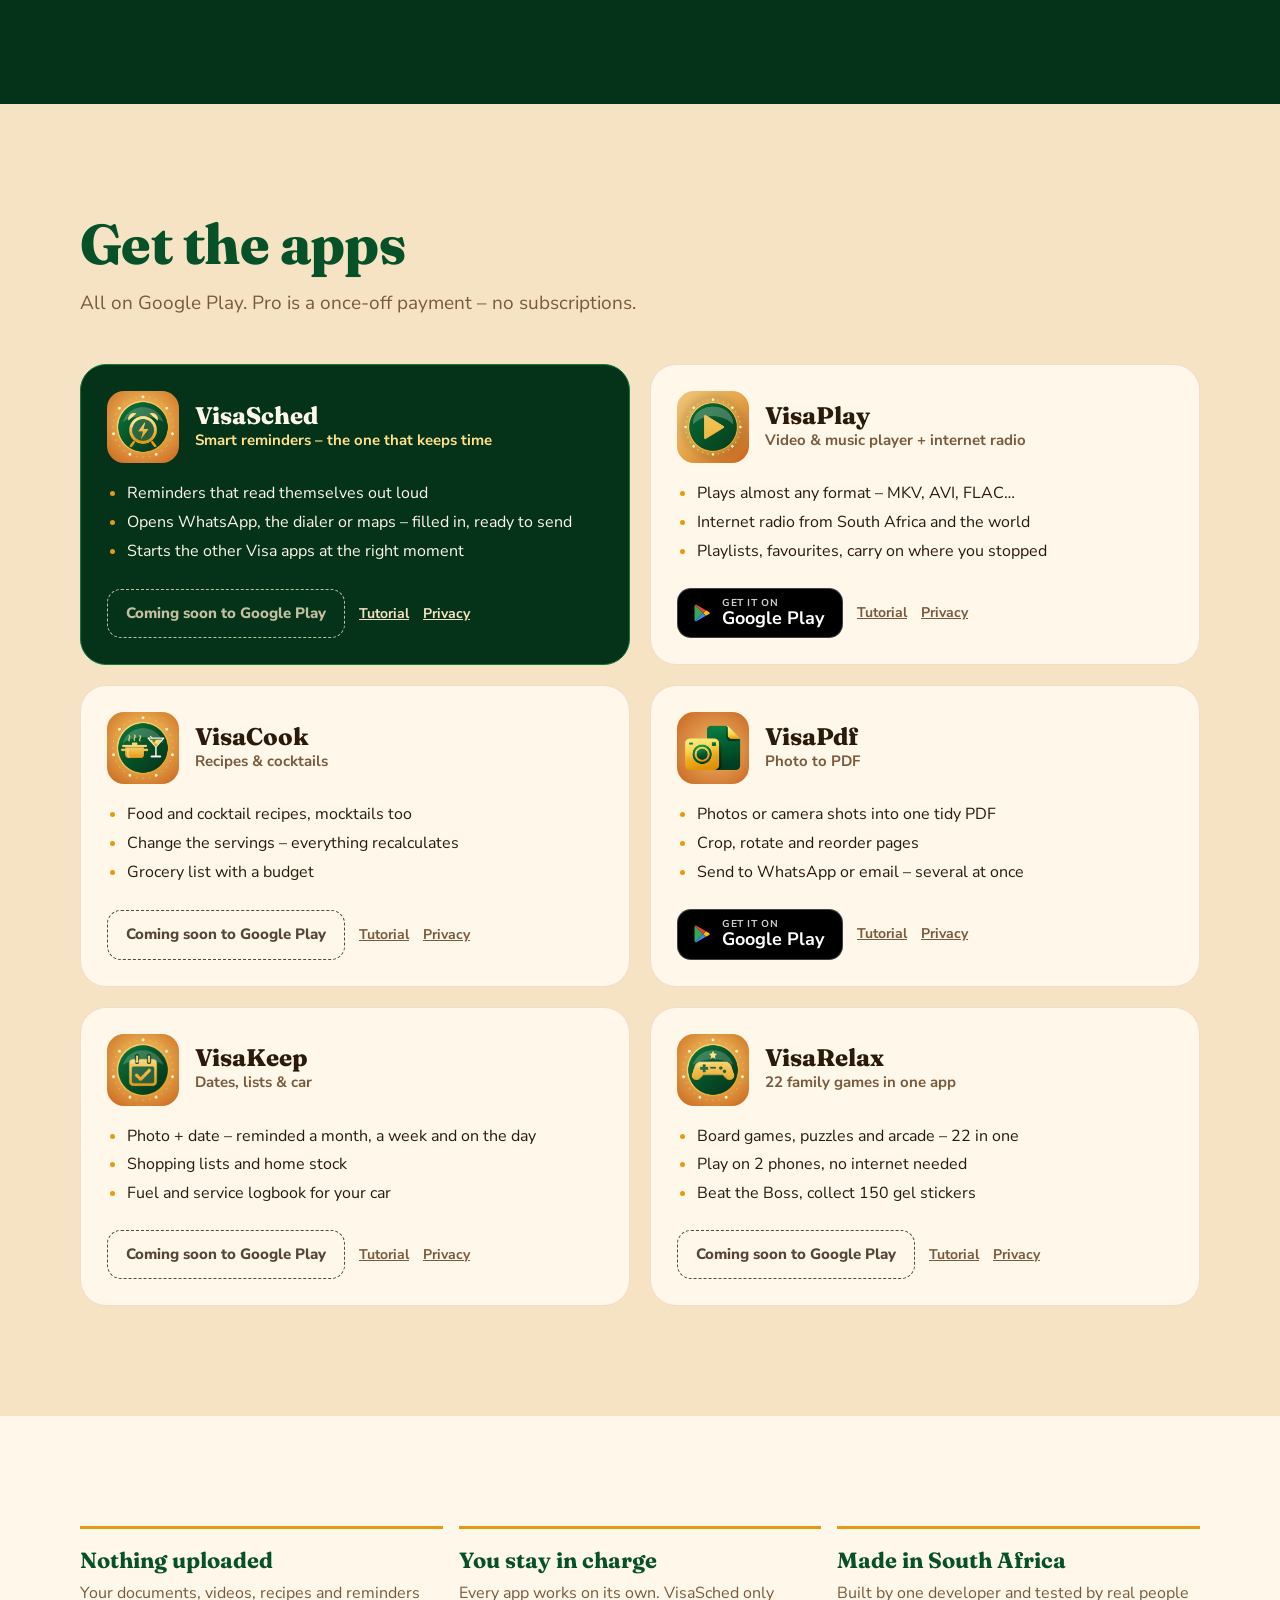
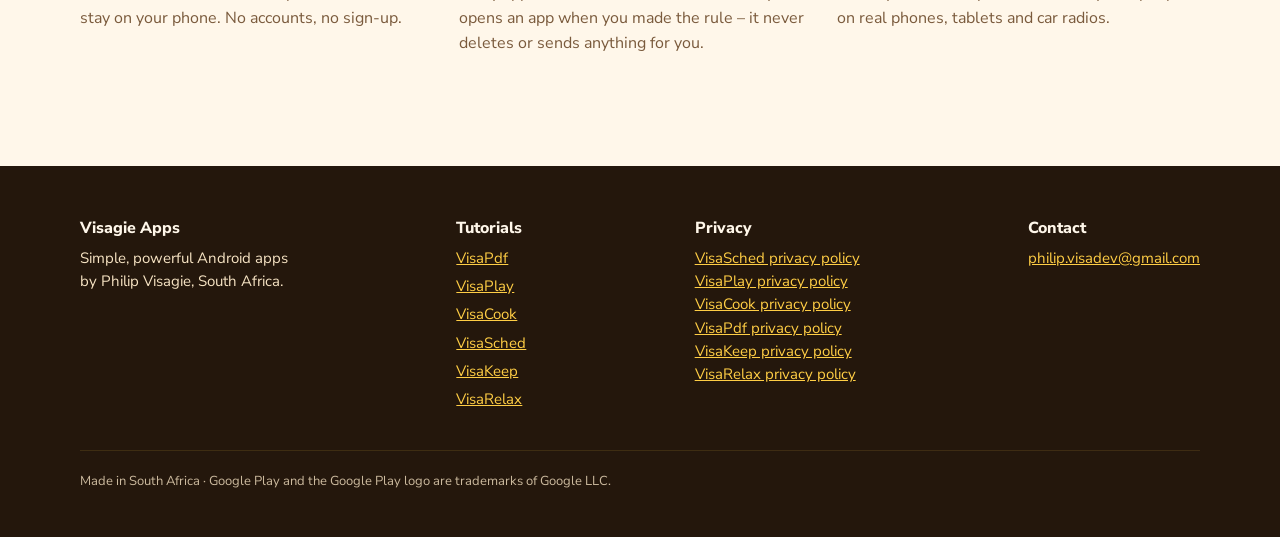
==== commit f42044c7: "Home: VisaKeep + VisaRelax in the family diagram, day timeline, story picker and top menu Co-Authore" ====
--- a/index.html
+++ b/index.html
@@ -30,7 +30,7 @@
 .node img{width:100%;border-radius:23%;box-shadow:0 10px 30px rgba(0,0,0,.45);transition:transform .35s,box-shadow .35s}
 .node b{display:block;margin-top:8px;font-weight:800;font-size:clamp(12px,1.8vw,16px);letter-spacing:.02em}
 .node:hover img,.node.on img{transform:scale(1.06);box-shadow:0 0 0 3px var(--gold),0 0 36px rgba(255,206,69,.55),0 10px 30px rgba(0,0,0,.45)}
-.sat{width:18%}.hub{width:25%;cursor:default}
+.sat{width:15%}.hub{width:22%;cursor:default}
 .hub .halo{position:relative;display:block}
 .hub .led{position:absolute;inset:-15%;width:130%;height:130%;pointer-events:none}
 .hub .led circle{fill:none;stroke:var(--gold);stroke-width:2.2;stroke-linecap:round;stroke-dasharray:0 9.2;animation:spin 14s linear infinite;transform-origin:50% 50%;filter:drop-shadow(0 0 2px var(--gold))}
@@ -128,7 +128,7 @@
 
 <header class="bar"><div class="wrap">
   <a class="brand" href="./" aria-current="page"><span class="dots"><i></i><i></i><i></i><i></i></span><span class="t">Visagie Apps</span></a>
-  <nav aria-label="Apps"><a href="visapdf/"><img src="img/visapdf.png" alt=""><b>VisaPdf</b></a><a href="visaplay/"><img src="img/visaplay.png" alt=""><b>VisaPlay</b></a><a href="visacook/"><img src="img/visacook.png" alt=""><b>VisaCook</b></a><a href="visasched/"><img src="img/visasched.png" alt=""><b>VisaSched</b></a></nav>
+  <nav aria-label="Apps"><a href="visapdf/"><img src="img/visapdf.png" alt=""><b>VisaPdf</b></a><a href="visaplay/"><img src="img/visaplay.png" alt=""><b>VisaPlay</b></a><a href="visacook/"><img src="img/visacook.png" alt=""><b>VisaCook</b></a><a href="visasched/"><img src="img/visasched.png" alt=""><b>VisaSched</b></a><a href="visakeep/"><img src="img/visakeep.png" alt=""><b>VisaKeep</b></a><a href="visarelax/"><img src="img/visarelax.png" alt=""><b>VisaRelax</b></a></nav>
 </div></header>
 
 <main>
@@ -146,22 +146,32 @@
     <div class="family rv z d2" id="family">
       <svg class="lines" viewBox="0 0 100 100" aria-hidden="true">
         <circle class="ring" cx="50" cy="50" r="44"/>
-        <path id="p-play" class="track" d="M50 48 Q12 50 14 16"/>
-        <path id="p-cook" class="track" d="M50 48 Q88 50 86 16"/>
-        <path id="p-pdf"  class="track" d="M50 48 Q22 76 50 90"/>
-        <path class="flow" data-k="play" d="M50 48 Q12 50 14 16"/>
-        <path class="flow" data-k="cook" d="M50 48 Q88 50 86 16"/>
-        <path class="flow" data-k="pdf"  d="M50 48 Q22 76 50 90"/>
+        <path id="p-keep" class="track" d="M50 48 Q59 30 50 12"/>
+        <path id="p-play" class="track" d="M50 48 Q70.4 51.7 86 38"/>
+        <path id="p-cook" class="track" d="M50 48 Q53.4 69.9 72 82"/>
+        <path id="p-pdf" class="track" d="M50 48 Q31.4 60.1 28 82"/>
+        <path id="p-relax" class="track" d="M50 48 Q34.4 34.3 14 38"/>
+        <path class="flow" data-k="keep" d="M50 48 Q59 30 50 12"/>
+        <path class="flow" data-k="play" d="M50 48 Q70.4 51.7 86 38"/>
+        <path class="flow" data-k="cook" d="M50 48 Q53.4 69.9 72 82"/>
+        <path class="flow" data-k="pdf" d="M50 48 Q31.4 60.1 28 82"/>
+        <path class="flow" data-k="relax" d="M50 48 Q34.4 34.3 14 38"/>
+        <circle class="spark" data-k="keep" r="1.1"><animateMotion dur="2.4s" repeatCount="indefinite"><mpath href="#p-keep"/></animateMotion></circle>
         <circle class="spark" data-k="play" r="1.1"><animateMotion dur="2.2s" repeatCount="indefinite"><mpath href="#p-play"/></animateMotion></circle>
         <circle class="spark" data-k="cook" r="1.1"><animateMotion dur="2.6s" repeatCount="indefinite"><mpath href="#p-cook"/></animateMotion></circle>
-        <circle class="spark" data-k="pdf"  r="1.1"><animateMotion dur="3s" repeatCount="indefinite"><mpath href="#p-pdf"/></animateMotion></circle>
+        <circle class="spark" data-k="pdf" r="1.1"><animateMotion dur="3s" repeatCount="indefinite"><mpath href="#p-pdf"/></animateMotion></circle>
+        <circle class="spark" data-k="relax" r="1.1"><animateMotion dur="2.8s" repeatCount="indefinite"><mpath href="#p-relax"/></animateMotion></circle>
       </svg>
-      <span class="tag" data-k="play" style="left:22%;top:41%">16:00 · radio on</span>
-      <span class="tag" data-k="cook" style="left:78%;top:41%">17:00 · dinner</span>
-      <span class="tag" data-k="pdf"  style="left:29%;top:76%">17:30 · paperwork</span>
-      <button class="node sat" data-k="play" style="left:14%;top:16%"><img src="img/visaplay.png" alt=""><b>VisaPlay</b></button>
-      <button class="node sat" data-k="cook" style="left:86%;top:16%"><img src="img/visacook.png" alt=""><b>VisaCook</b></button>
-      <button class="node sat" data-k="pdf"  style="left:50%;top:90%"><img src="img/visapdf.png" alt=""><b>VisaPdf</b></button>
+      <span class="tag" data-k="keep" style="left:50%;top:29%">Mon 07:30 · what's due</span>
+      <span class="tag" data-k="play" style="left:86%;top:55%">16:00 · radio on</span>
+      <span class="tag" data-k="cook" style="left:72%;top:98%">17:00 · dinner</span>
+      <span class="tag" data-k="pdf" style="left:28%;top:98%">17:30 · paperwork</span>
+      <span class="tag" data-k="relax" style="left:14%;top:55%">20:00 · game night</span>
+      <button class="node sat" data-k="keep" style="left:50%;top:12%"><img src="img/visakeep.png" alt=""><b>VisaKeep</b></button>
+      <button class="node sat" data-k="play" style="left:86%;top:38%"><img src="img/visaplay.png" alt=""><b>VisaPlay</b></button>
+      <button class="node sat" data-k="cook" style="left:72%;top:82%"><img src="img/visacook.png" alt=""><b>VisaCook</b></button>
+      <button class="node sat" data-k="pdf" style="left:28%;top:82%"><img src="img/visapdf.png" alt=""><b>VisaPdf</b></button>
+      <button class="node sat" data-k="relax" style="left:14%;top:38%"><img src="img/visarelax.png" alt=""><b>VisaRelax</b></button>
       <div class="node hub" style="left:50%;top:52%">
         <span class="halo"><svg class="led" viewBox="0 0 100 100" aria-hidden="true"><circle cx="50" cy="50" r="46"/></svg>
         <img src="img/visasched.png" alt=""></span><b>VisaSched</b><small>keeps time</small>
@@ -282,16 +292,20 @@
       <ol class="day">
         <li class="rv"><time>06:30</time><img src="img/visasched.png" alt="VisaSched"><div class="what"><b>Good morning, out loud</b><span>VisaSched reads your first reminder while you make coffee.</span></div></li>
         <li class="rv d1"><time>07:15</time><img src="img/visaplay.png" alt="VisaPlay"><div class="what"><b>Car Bluetooth connects</b><span>Your music carries on in VisaPlay, right where you stopped.</span></div></li>
+        <li class="rv d1"><time>07:30</time><img src="img/visakeep.png" alt="VisaKeep"><div class="what"><b>Monday: what's due?</b><span>VisaKeep shows this week's dates – the licence disc runs out on Friday.</span></div></li>
         <li class="rv d2"><time>10:00</time><img src="img/visapdf.png" alt="VisaPdf"><div class="what"><b>Sign the lease</b><span>Open the PDF from WhatsApp in VisaPdf, sign with your finger, send it back.</span></div></li>
         <li class="rv d3"><time>16:00</time><img src="img/visaplay.png" alt="VisaPlay"><div class="what"><b>Radio on <span class="pro-tag">Pro</span></b><span>Your favourite station starts by itself.</span></div></li>
         <li class="rv d4"><time>17:00</time><img src="img/visacook.png" alt="VisaCook"><div class="what"><b>What's for dinner? <span class="pro-tag">Pro</span></b><span>VisaCook opens tonight's dinner from your plan.</span></div></li>
+        <li class="rv d4"><time>20:00</time><img src="img/visarelax.png" alt="VisaRelax"><div class="what"><b>Friday is chess night</b><span>VisaSched opens Chess in VisaRelax – the board is ready.</span></div></li>
         <li class="rv d5"><time>21:30</time><img src="img/visasched.png" alt="VisaSched"><div class="what"><b>Bedtime</b><span>Charger in – VisaSched switches the phone to vibrate.</span></div></li>
       </ol>
       <div class="story rv r" id="story" aria-live="polite">
         <div class="pick" role="group" aria-label="Pick an example">
+          <button data-k="keep" aria-pressed="false">What's due</button>
           <button data-k="play" aria-pressed="true">Radio at 4</button>
           <button data-k="cook" aria-pressed="false">Dinner at 5</button>
           <button data-k="pdf" aria-pressed="false">PDF after work</button>
+          <button data-k="relax" aria-pressed="false">Game night</button>
         </div>
         <div class="rule">
           <span class="lbl">When</span><span class="val" id="s-when"></span>
@@ -354,7 +368,11 @@
   cook:{ when:"Every day at <strong>17:00</strong>", act:"VisaSched opens <strong>tonight's dinner</strong> in VisaCook.",
          say:"What's for dinner at 5", note:"The dinner plan is part of VisaCook Pro." },
   pdf: { when:"Weekdays at <strong>17:30</strong>", act:"VisaSched opens the <strong>VisaPdf camera</strong> for the day's paperwork.",
-         say:"Make a PDF after work", note:"Free in both apps." }
+         say:"Make a PDF after work", note:"Free in both apps." },
+  keep:{ when:"Mondays at <strong>07:30</strong>", act:"VisaSched opens <strong>what's due this week</strong> in VisaKeep.",
+         say:"What's due this week", note:"Tuesdays it can open your shopping list too. Free in both apps." },
+  relax:{ when:"Fridays at <strong>20:00</strong>", act:"VisaSched opens <strong>Chess</strong> in VisaRelax – it's chess night.",
+         say:"Chess on Friday nights", note:"Pick a game for every night of the week. Free in both apps." }
 };
 const playUrl = p => "https://play.google.com/store/apps/details?id=" + p;
 const playSvg = document.querySelector(".btn-play svg").outerHTML;
@@ -380,8 +398,8 @@
   document.getElementById("cards").innerHTML = '<p>Our apps are on <a href="https://play.google.com/store/apps/dev?id=5667284812696899656">Google Play</a>.</p>';
 });
 
-/* ---- the family diagram + story card: cycles through the 3 examples until the visitor picks one ---- */
-const order = ["play","cook","pdf"];
+/* ---- the family diagram + story card: cycles through the 5 examples until the visitor picks one ---- */
+const order = ["keep","play","cook","pdf","relax"];
 let cur = 0, timer = null;
 function show(k){
   document.querySelectorAll("#family [data-k]").forEach(el => el.classList.toggle("on", el.dataset.k === k));
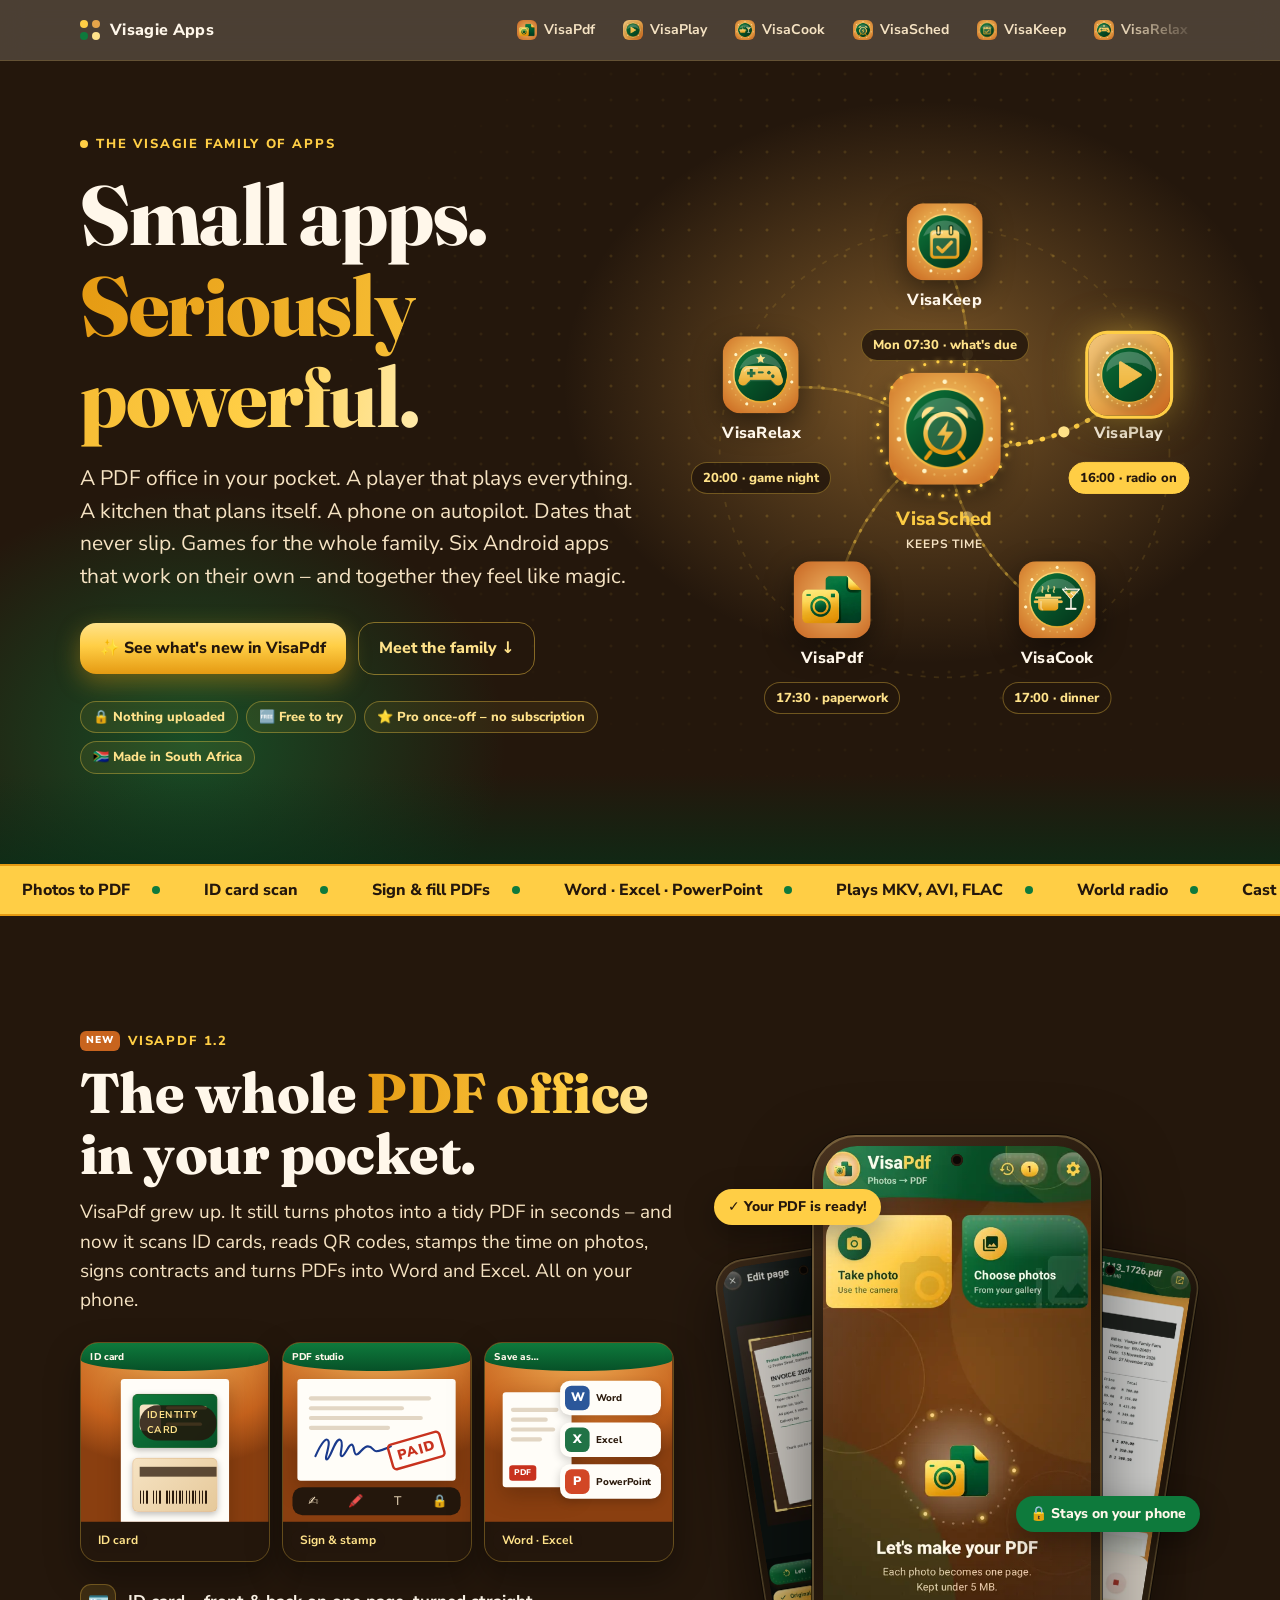
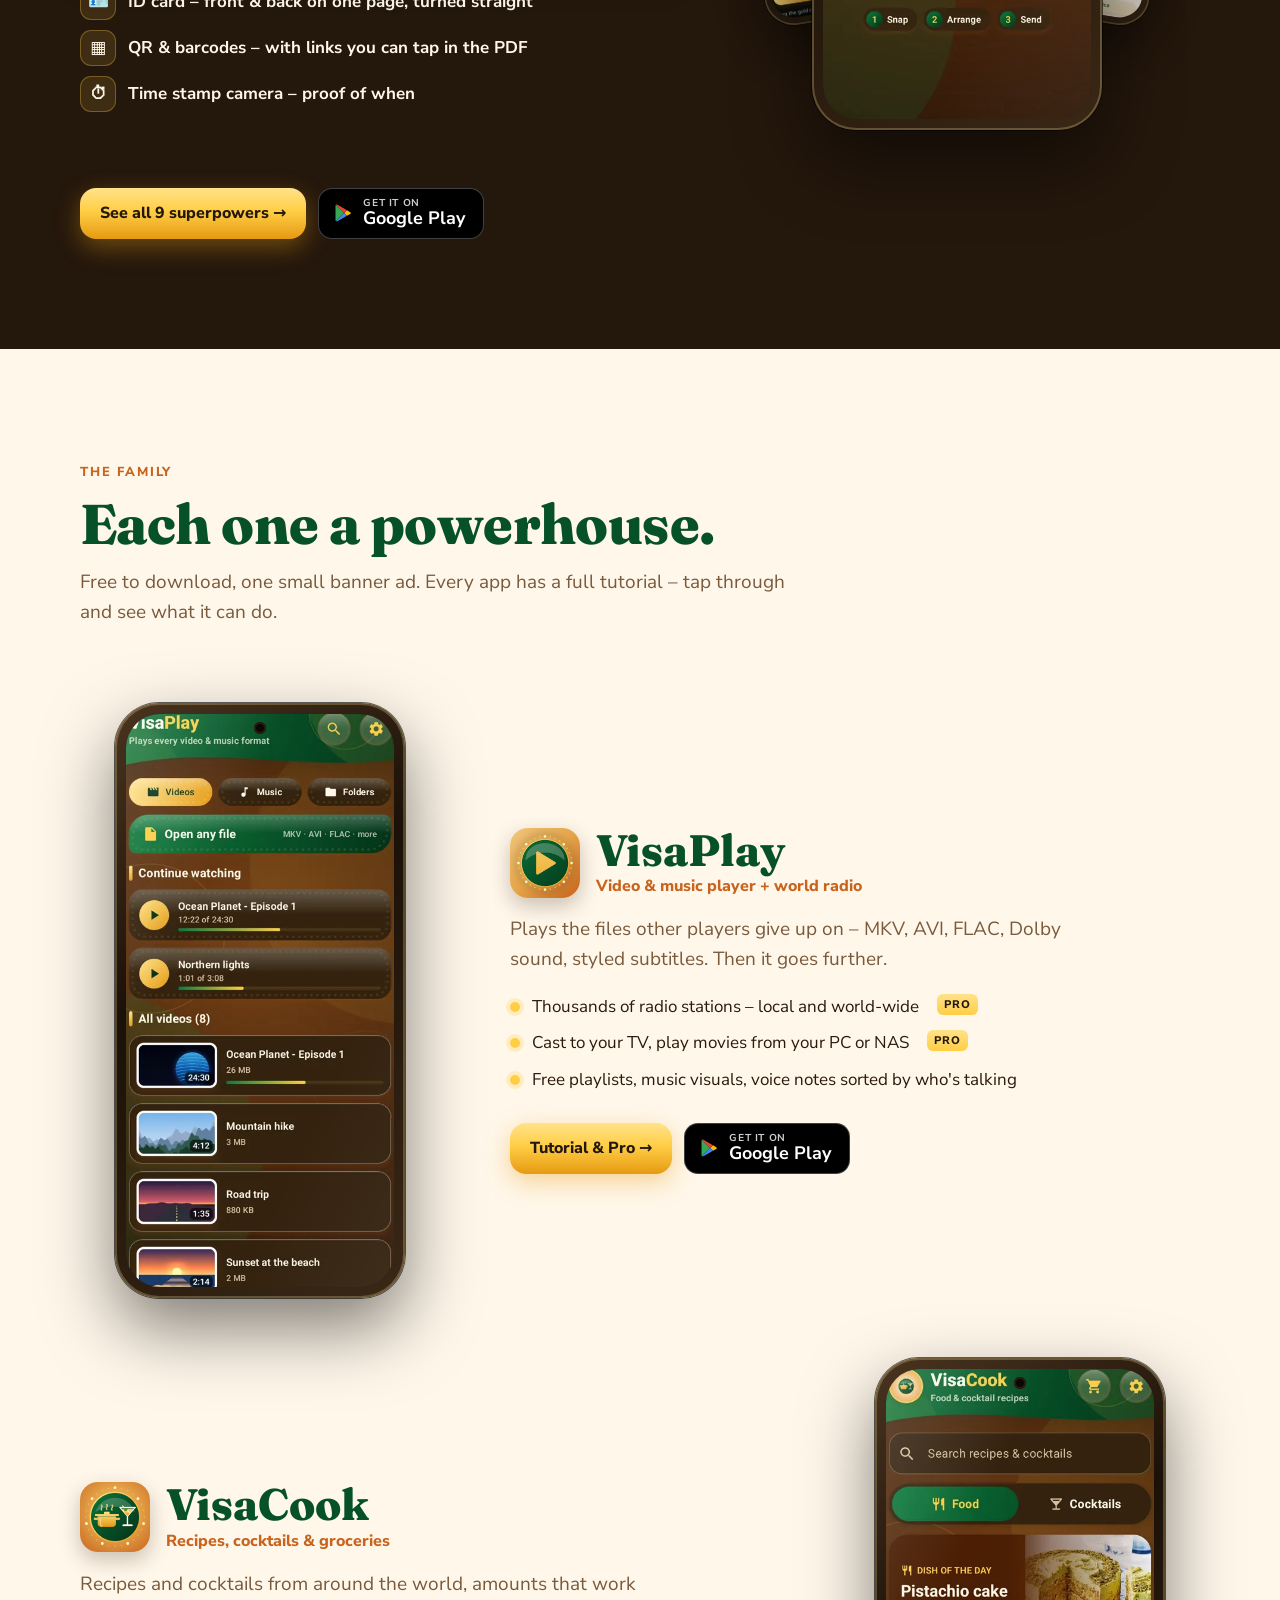
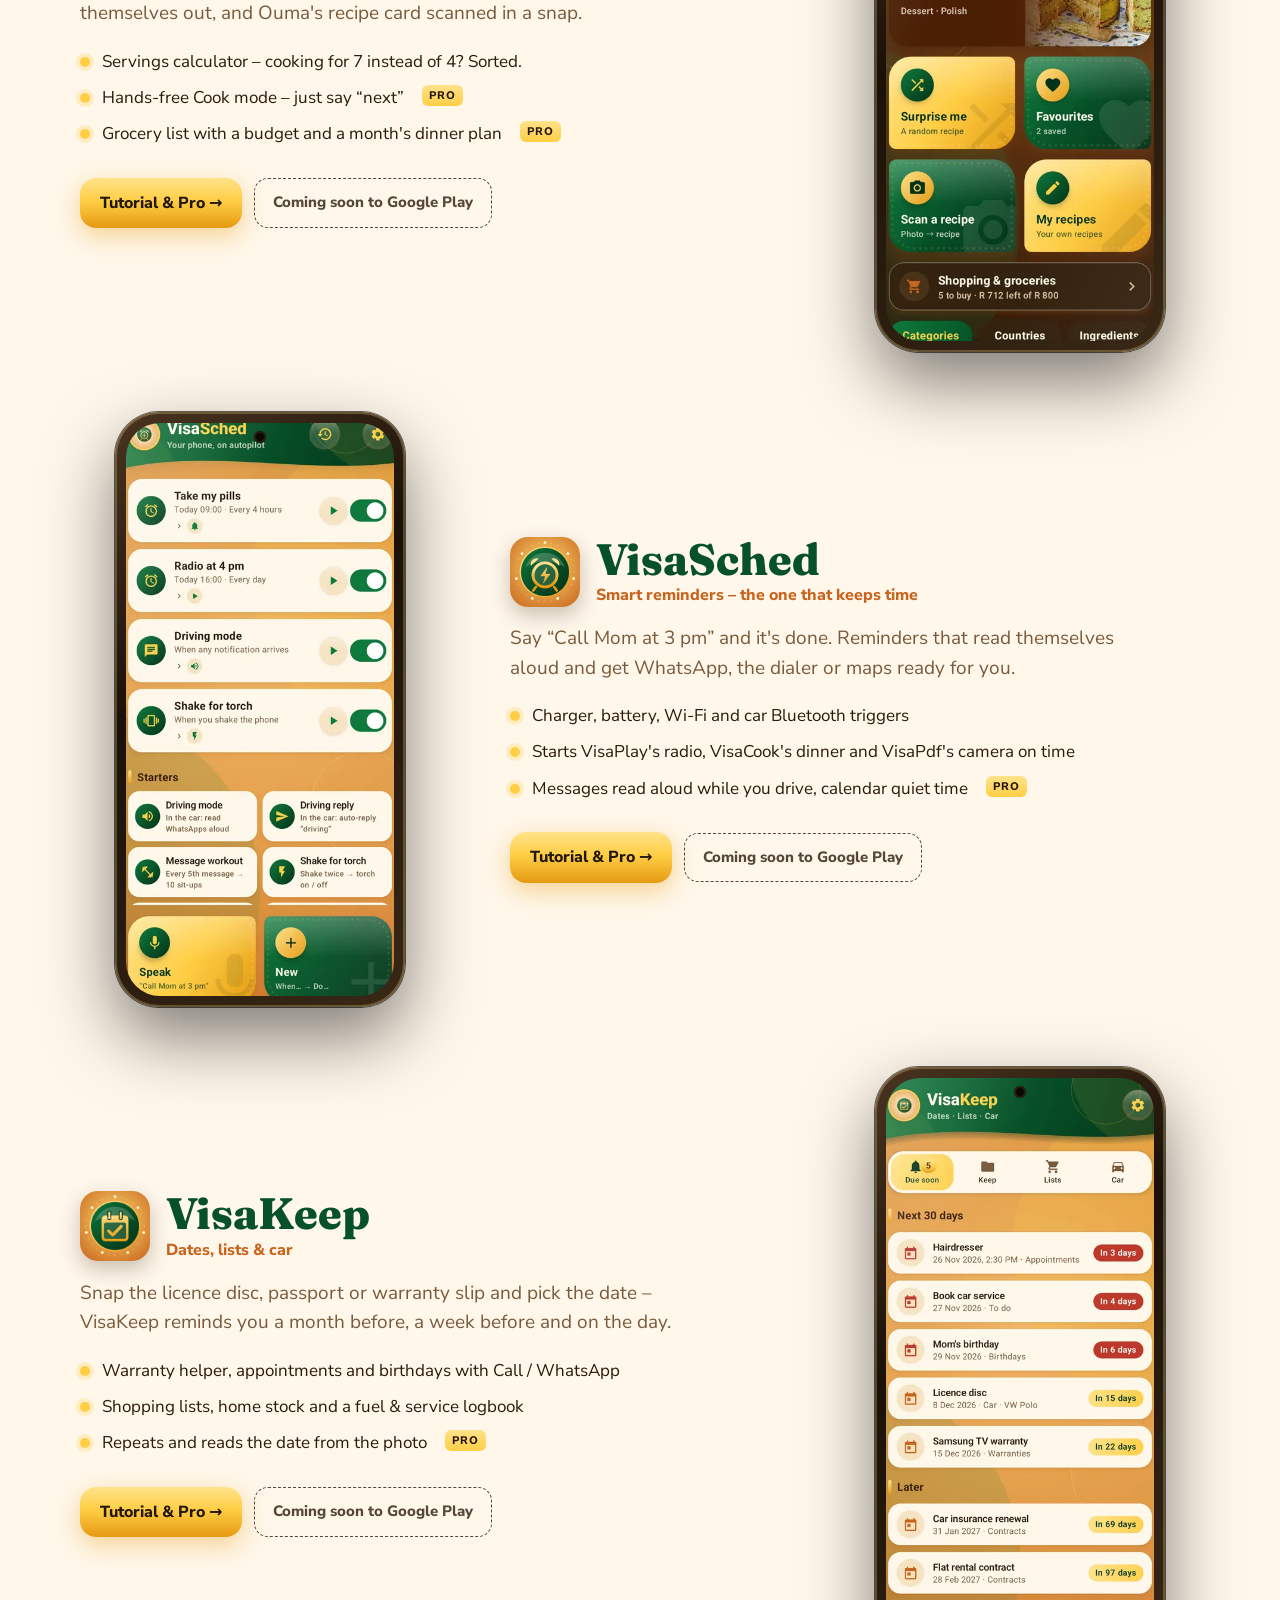
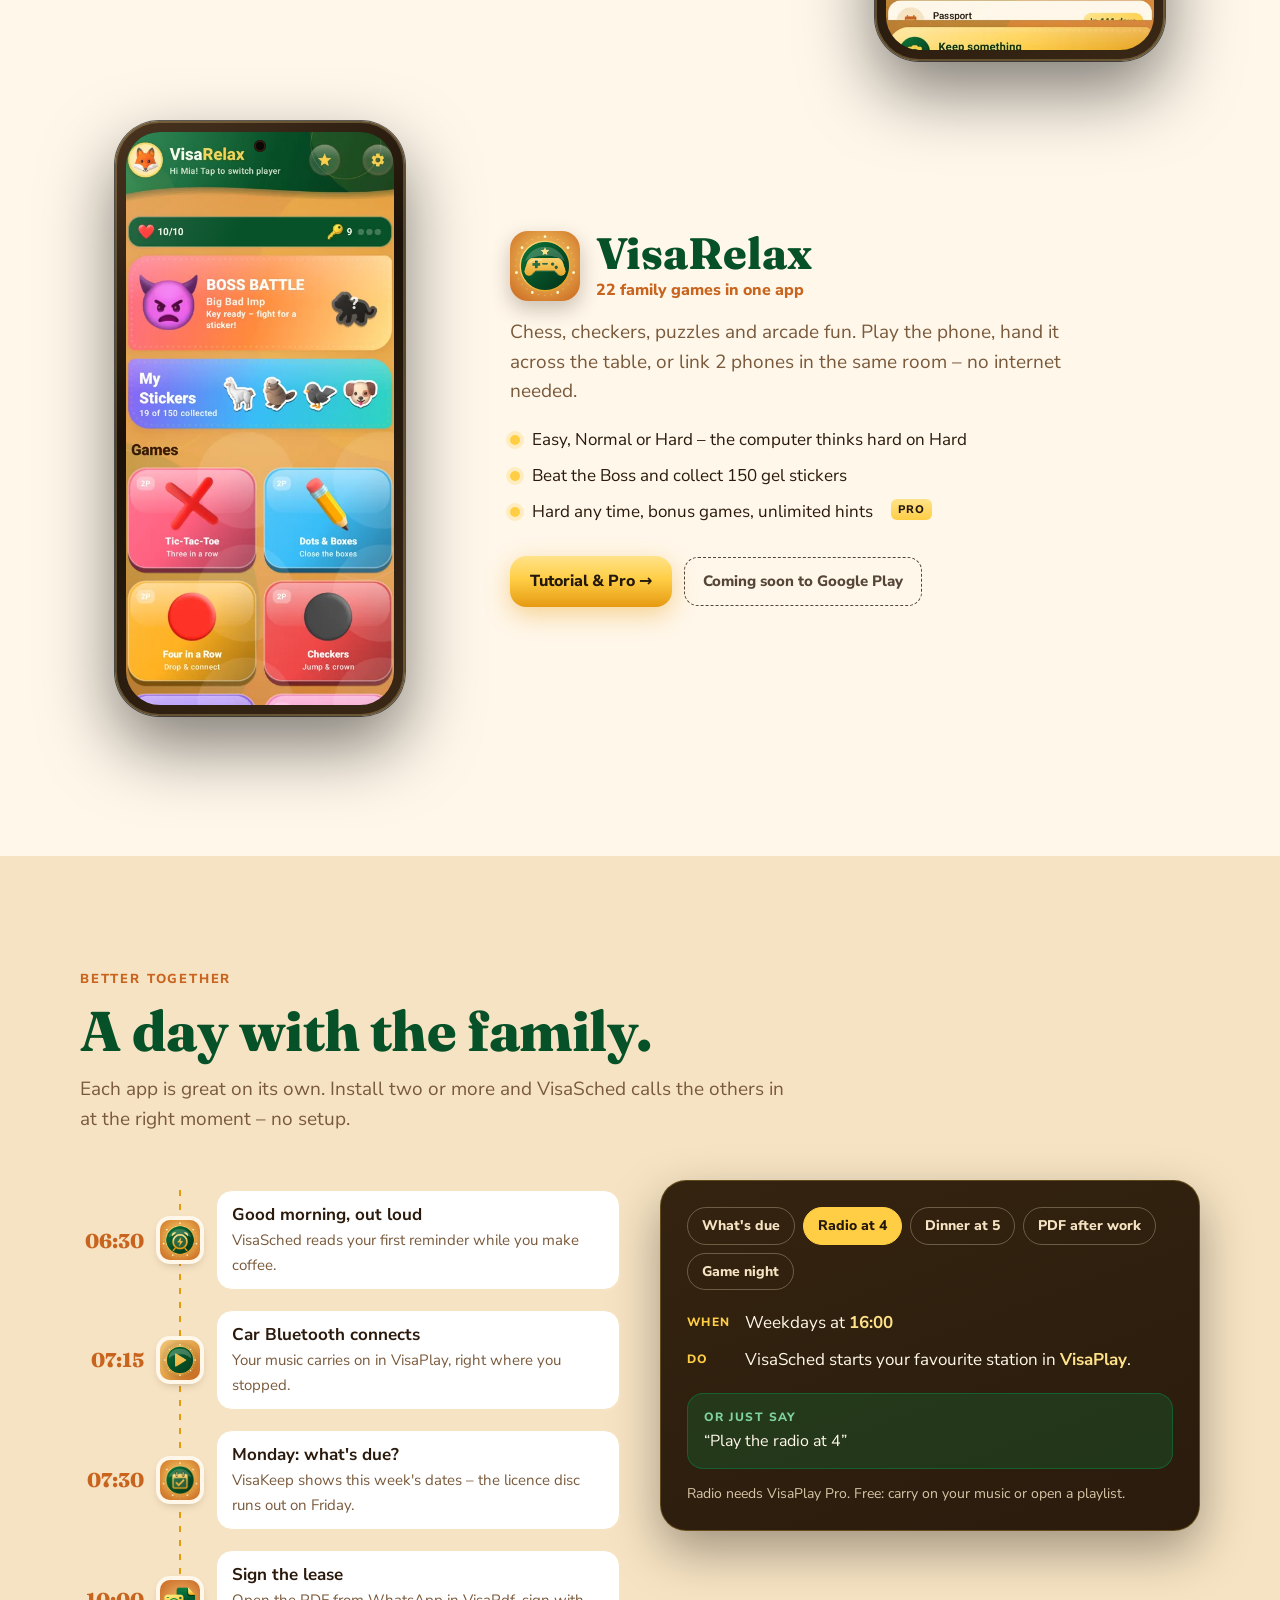
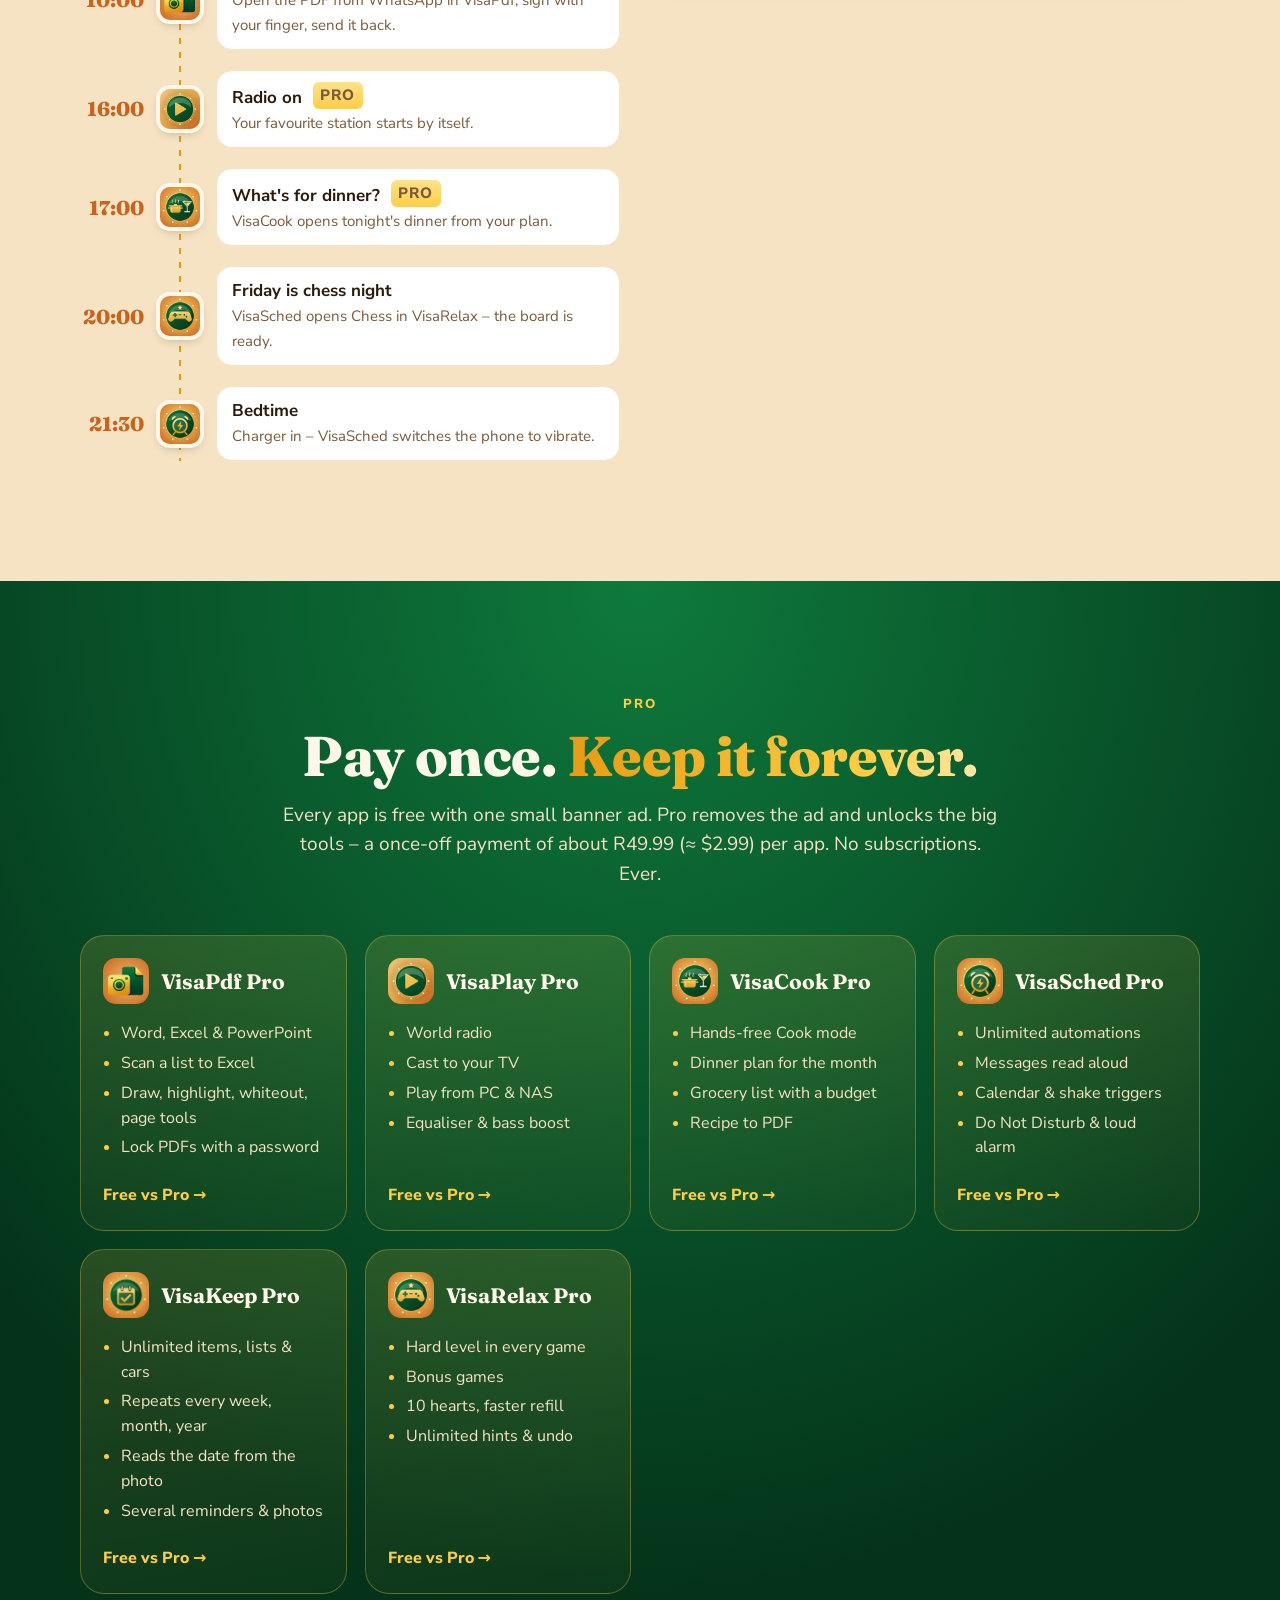
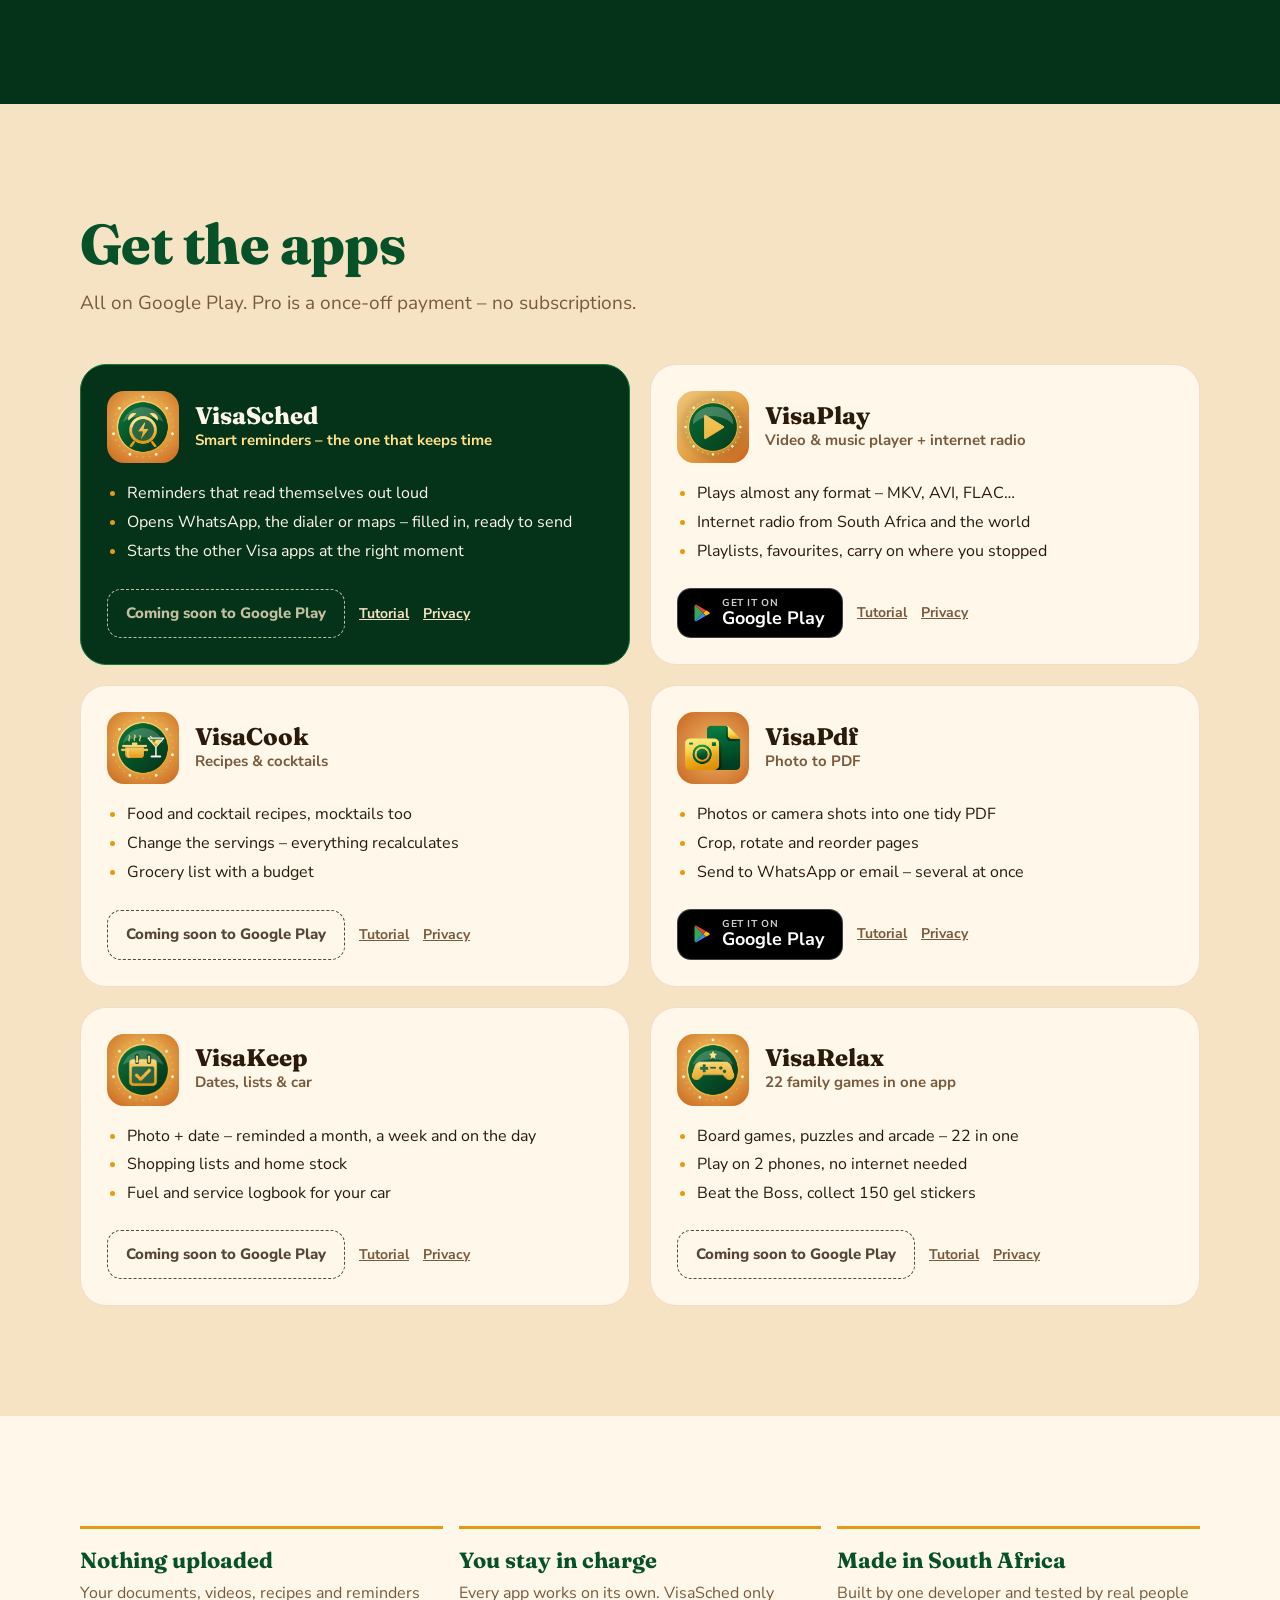
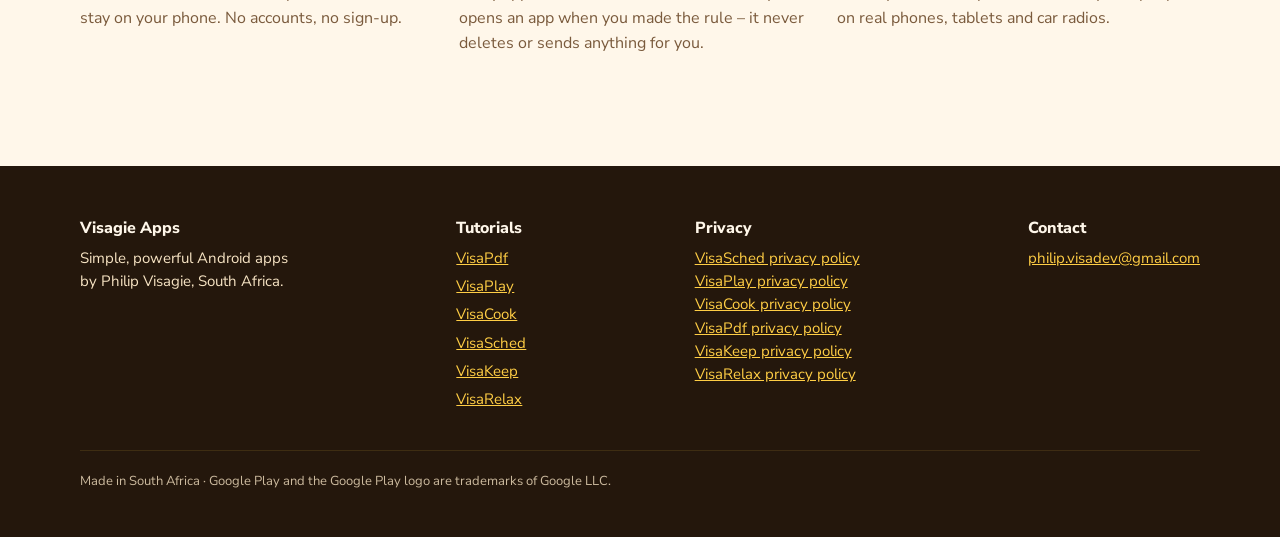
==== commit 6aef8392: "Home: link preview text says six apps Co-Authored-By: Claude Opus 5.5 <noreply@anthropic.com>" ====
--- a/index.html
+++ b/index.html
@@ -4,9 +4,9 @@
 <meta charset="utf-8">
 <meta name="viewport" content="width=device-width, initial-scale=1">
 <title>Visagie Apps – small apps, seriously powerful</title>
-<meta name="description" content="Four Android apps that work together: VisaPdf – the PDF office in your pocket, VisaPlay video & music player with world radio, VisaCook recipes & cocktails, VisaSched smart reminders. Made in South Africa.">
+<meta name="description" content="Six Android apps that work together: VisaPdf – the PDF office in your pocket, VisaPlay video &amp; music player with world radio, VisaCook recipes &amp; cocktails, VisaSched smart reminders, VisaKeep dates, lists &amp; budget, and VisaRelax family games. Made in South Africa.">
 <meta property="og:title" content="Visagie Apps – small apps, seriously powerful">
-<meta property="og:description" content="VisaPdf, VisaPlay, VisaCook and VisaSched: four powerful Android apps that work as one. Free, with a once-off Pro.">
+<meta property="og:description" content="VisaPdf, VisaPlay, VisaCook, VisaSched, VisaKeep and VisaRelax: six Android apps that work as one. Free, with a once-off Pro.">
 <meta property="og:image" content="https://philipvisadev.github.io/img/visapdf.png">
 <meta name="theme-color" content="#24170C">
 <link rel="icon" href="img/visasched.png">
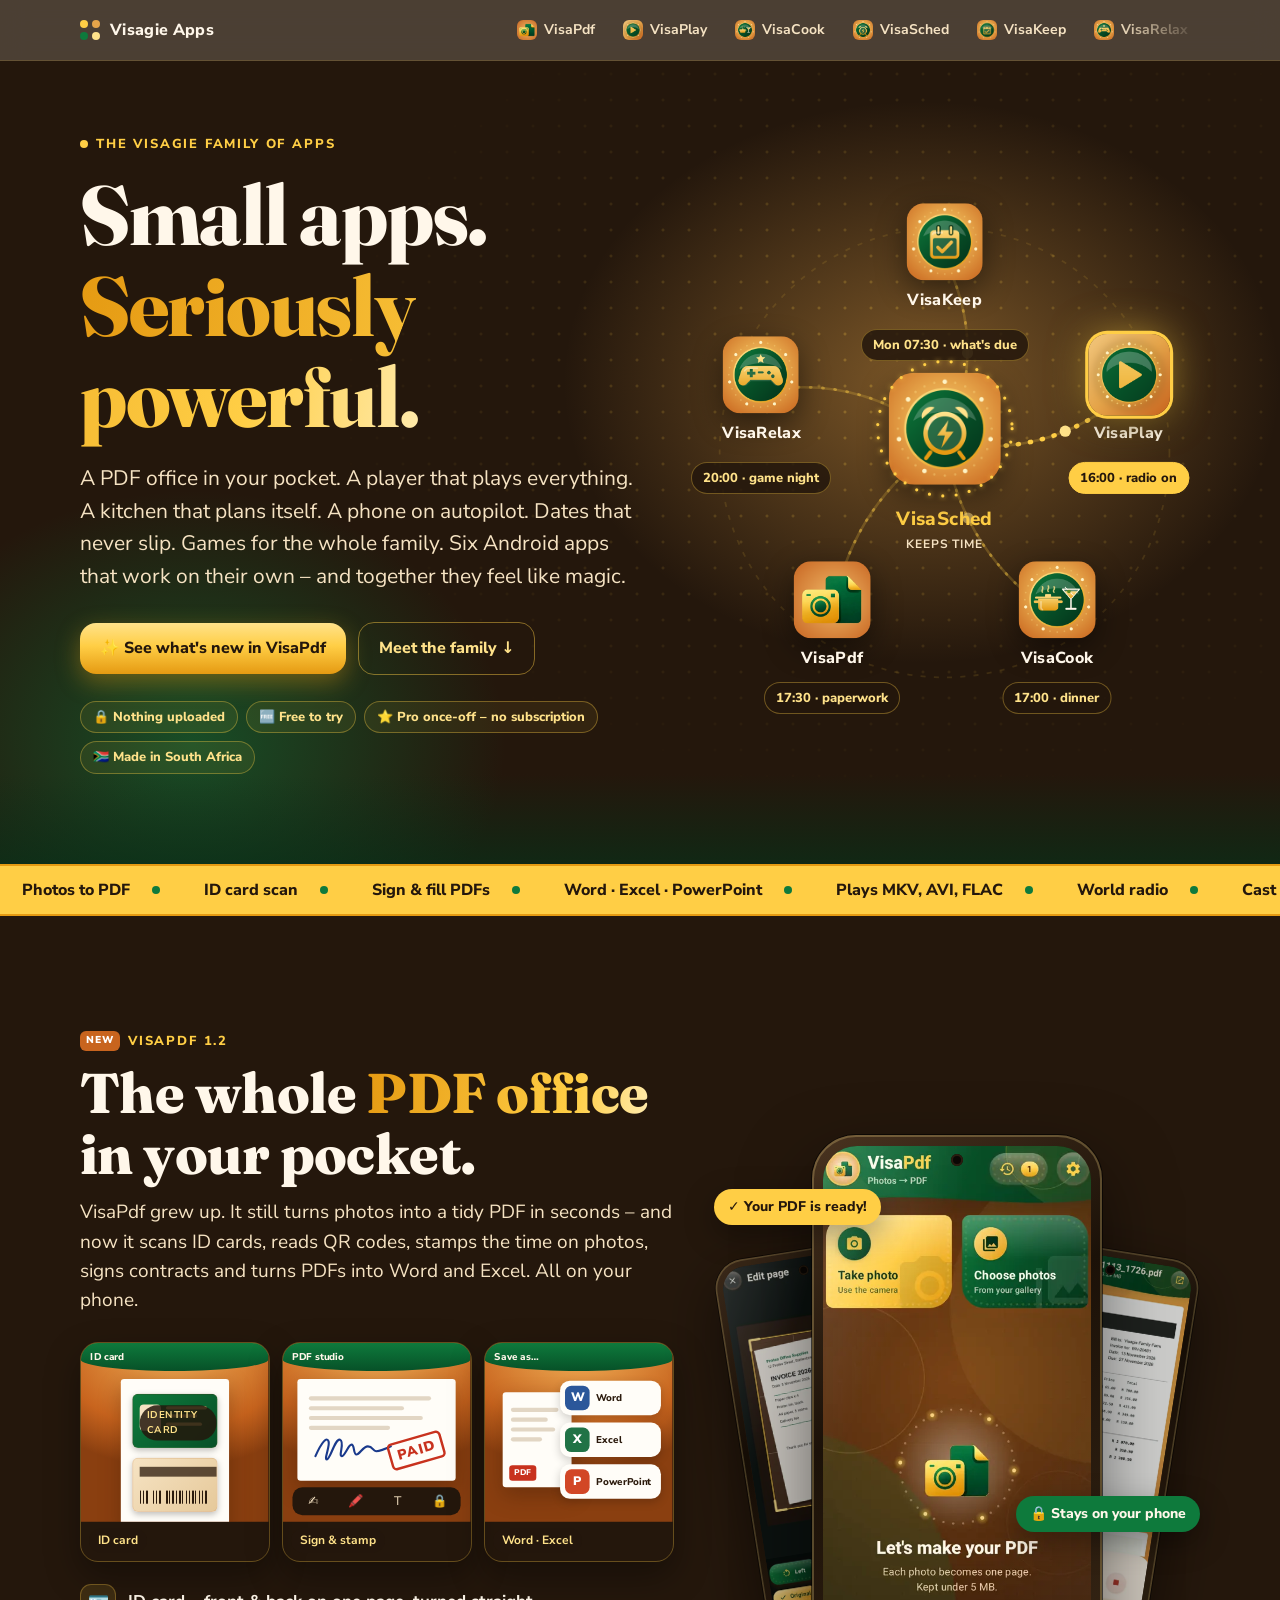
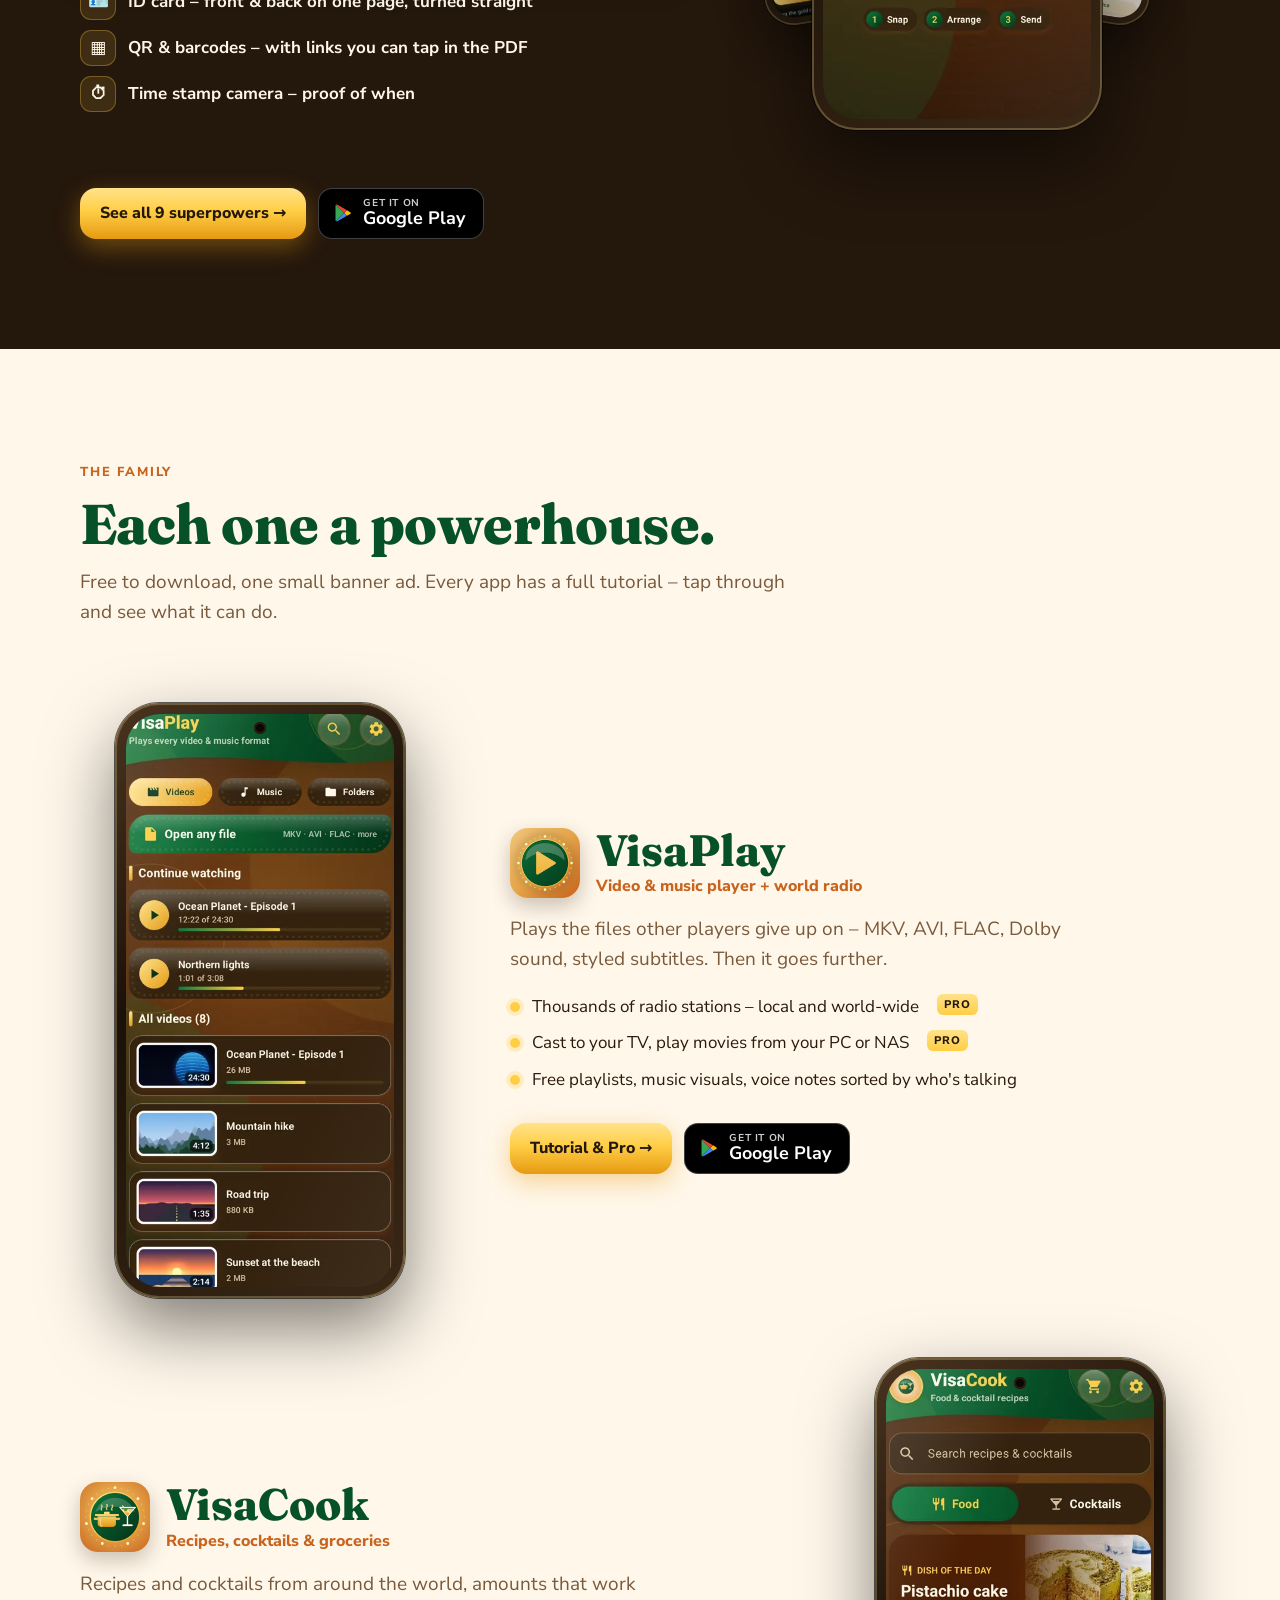
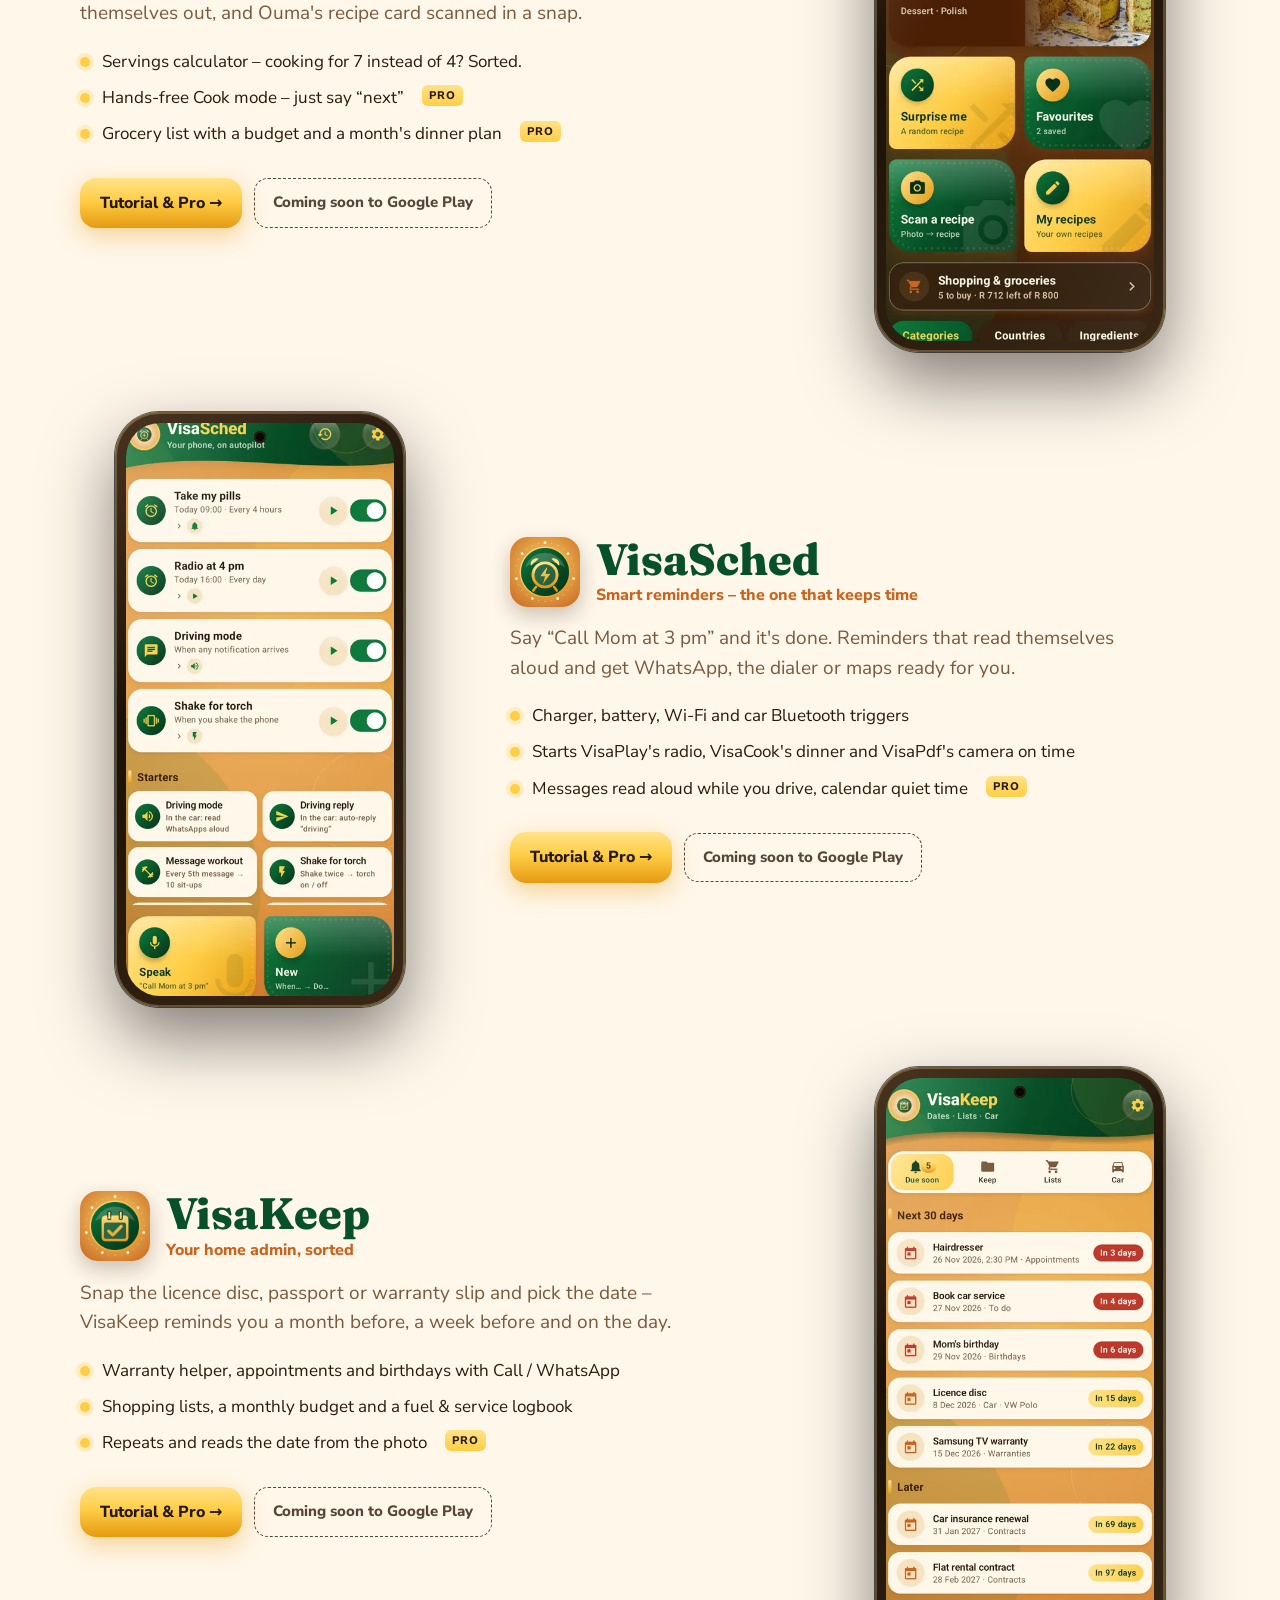
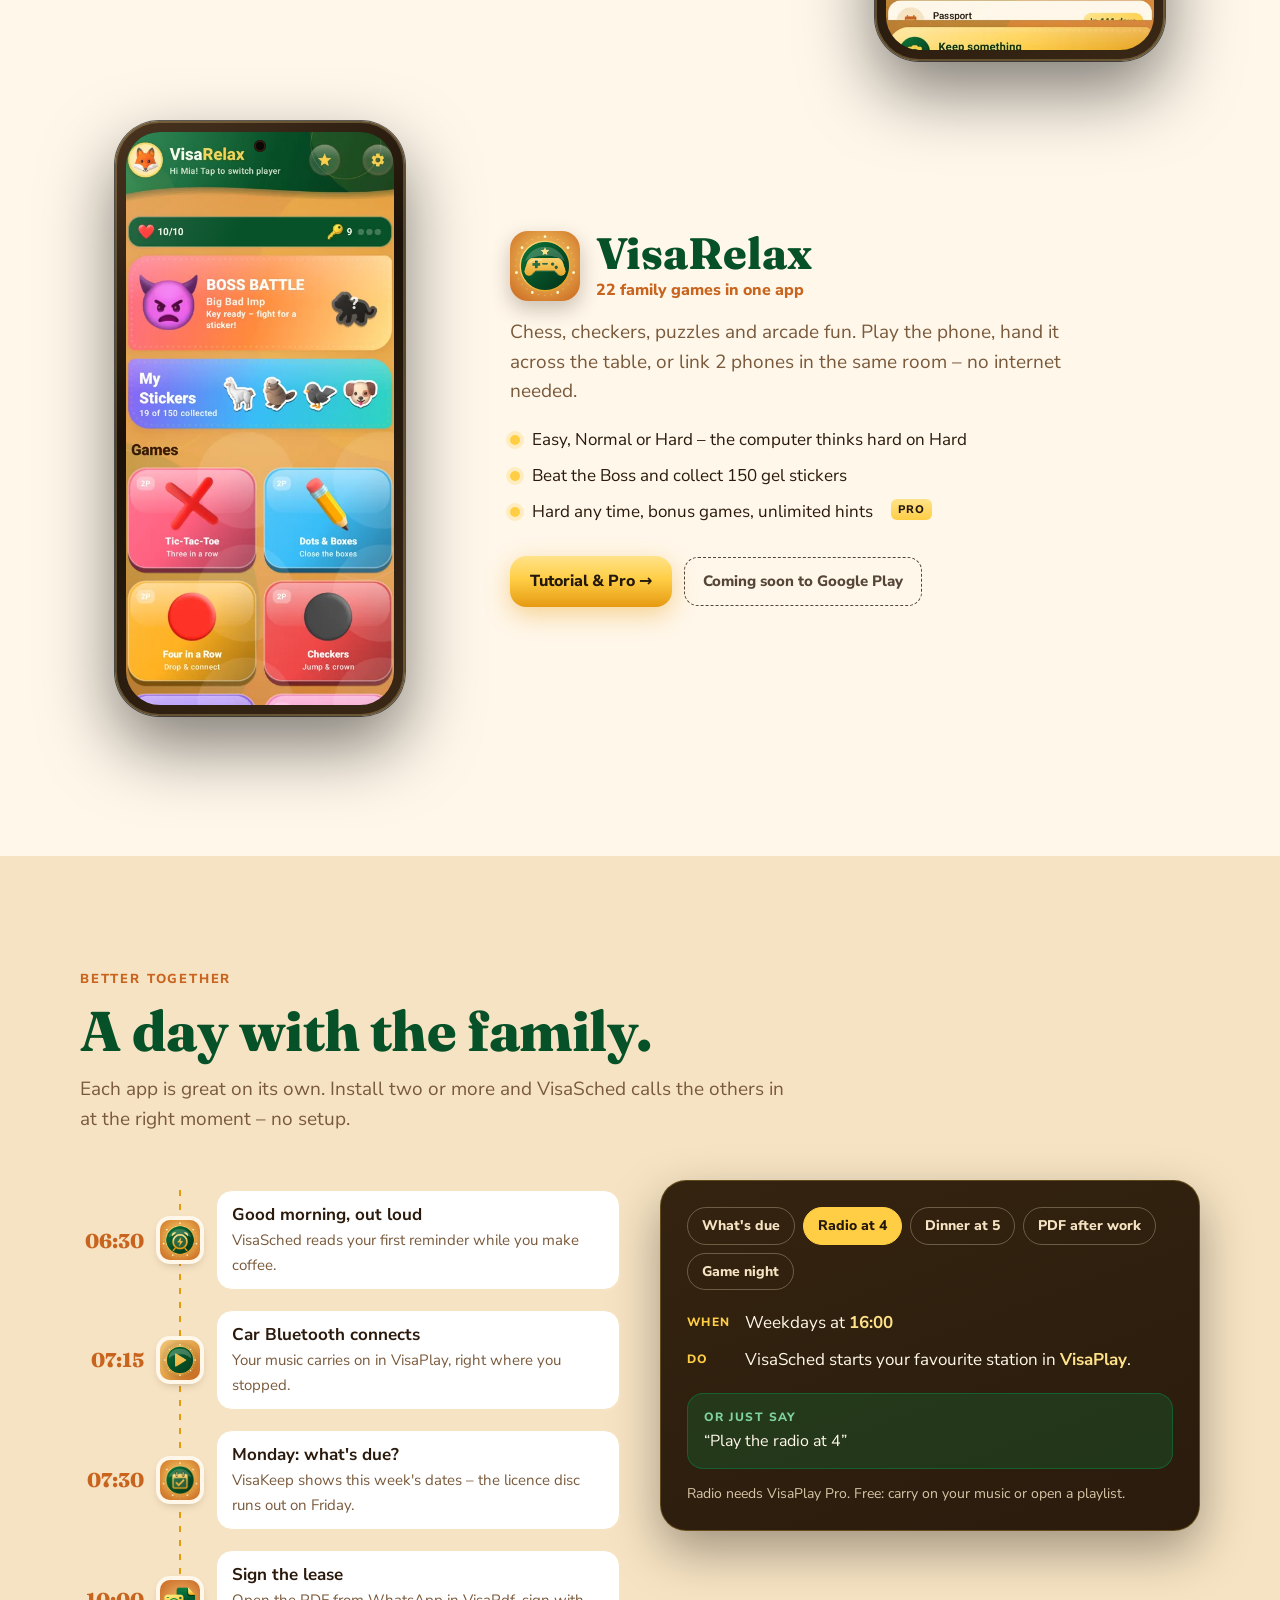
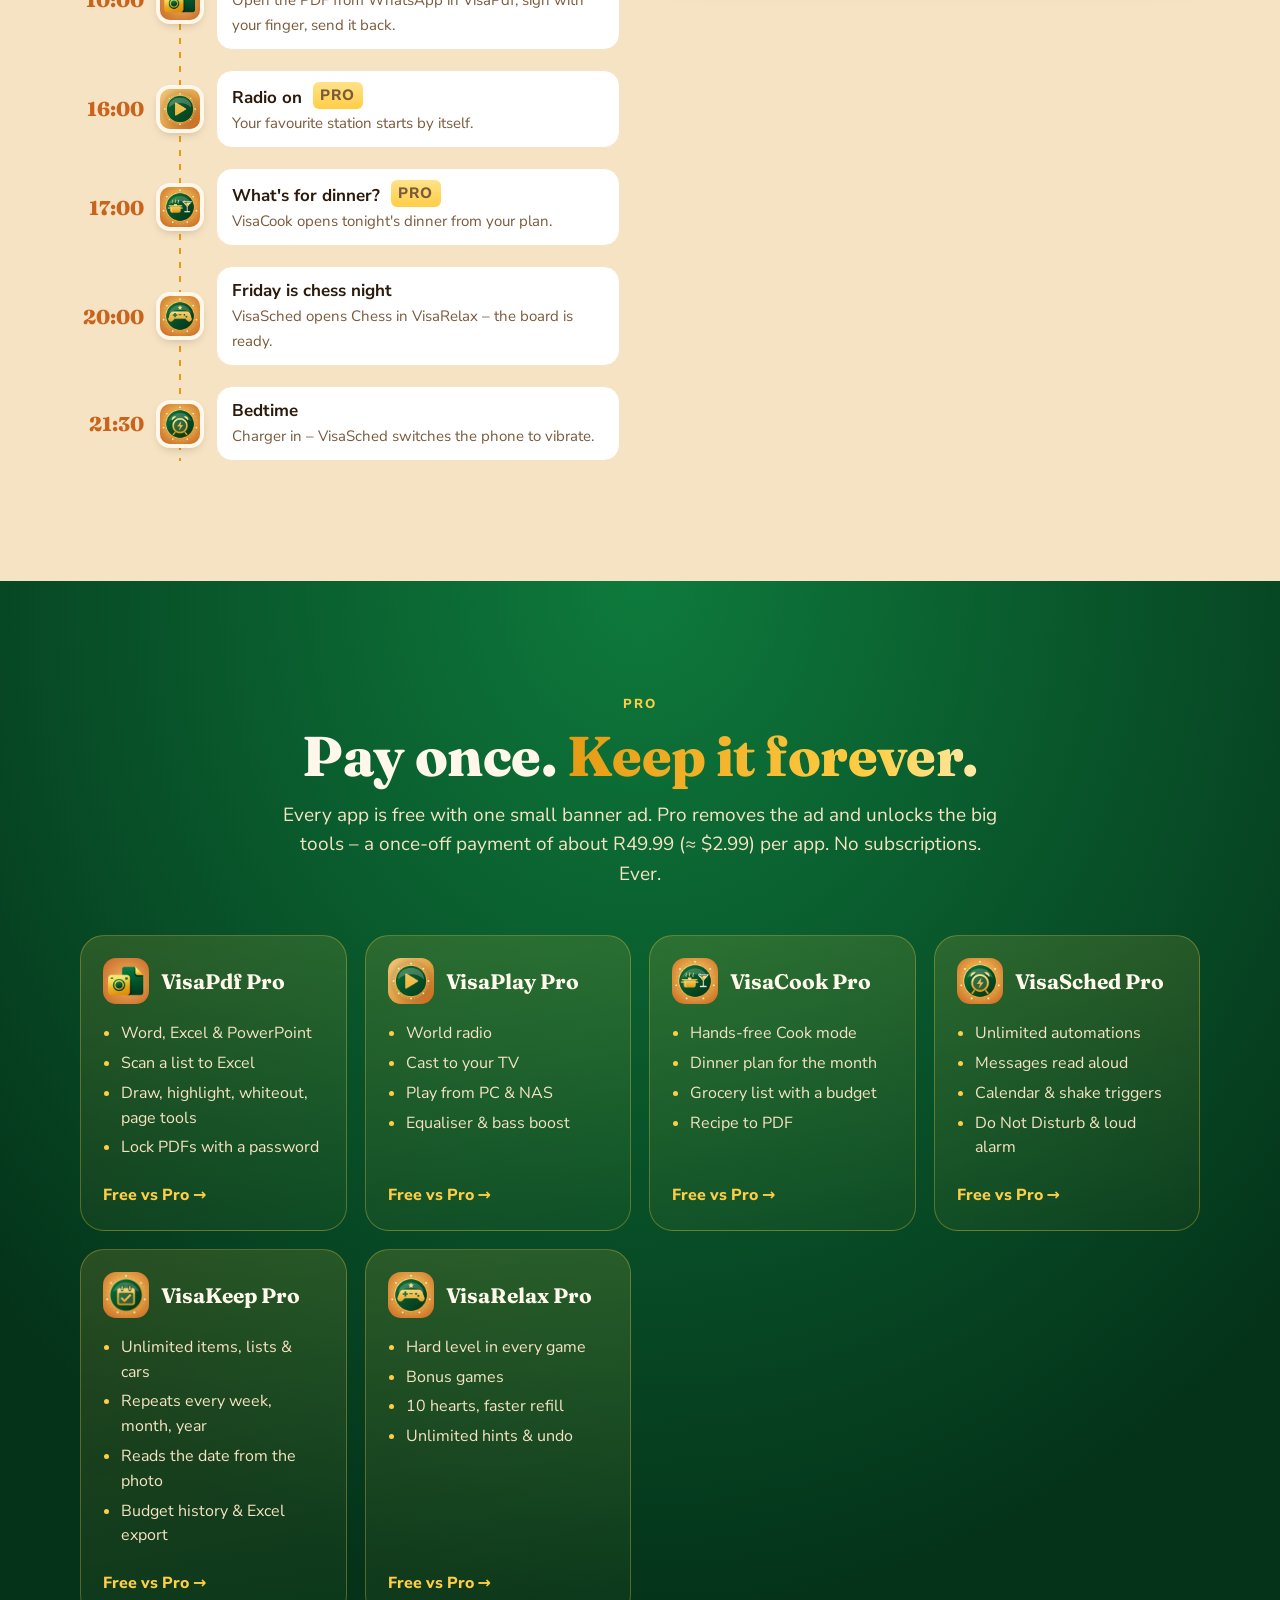
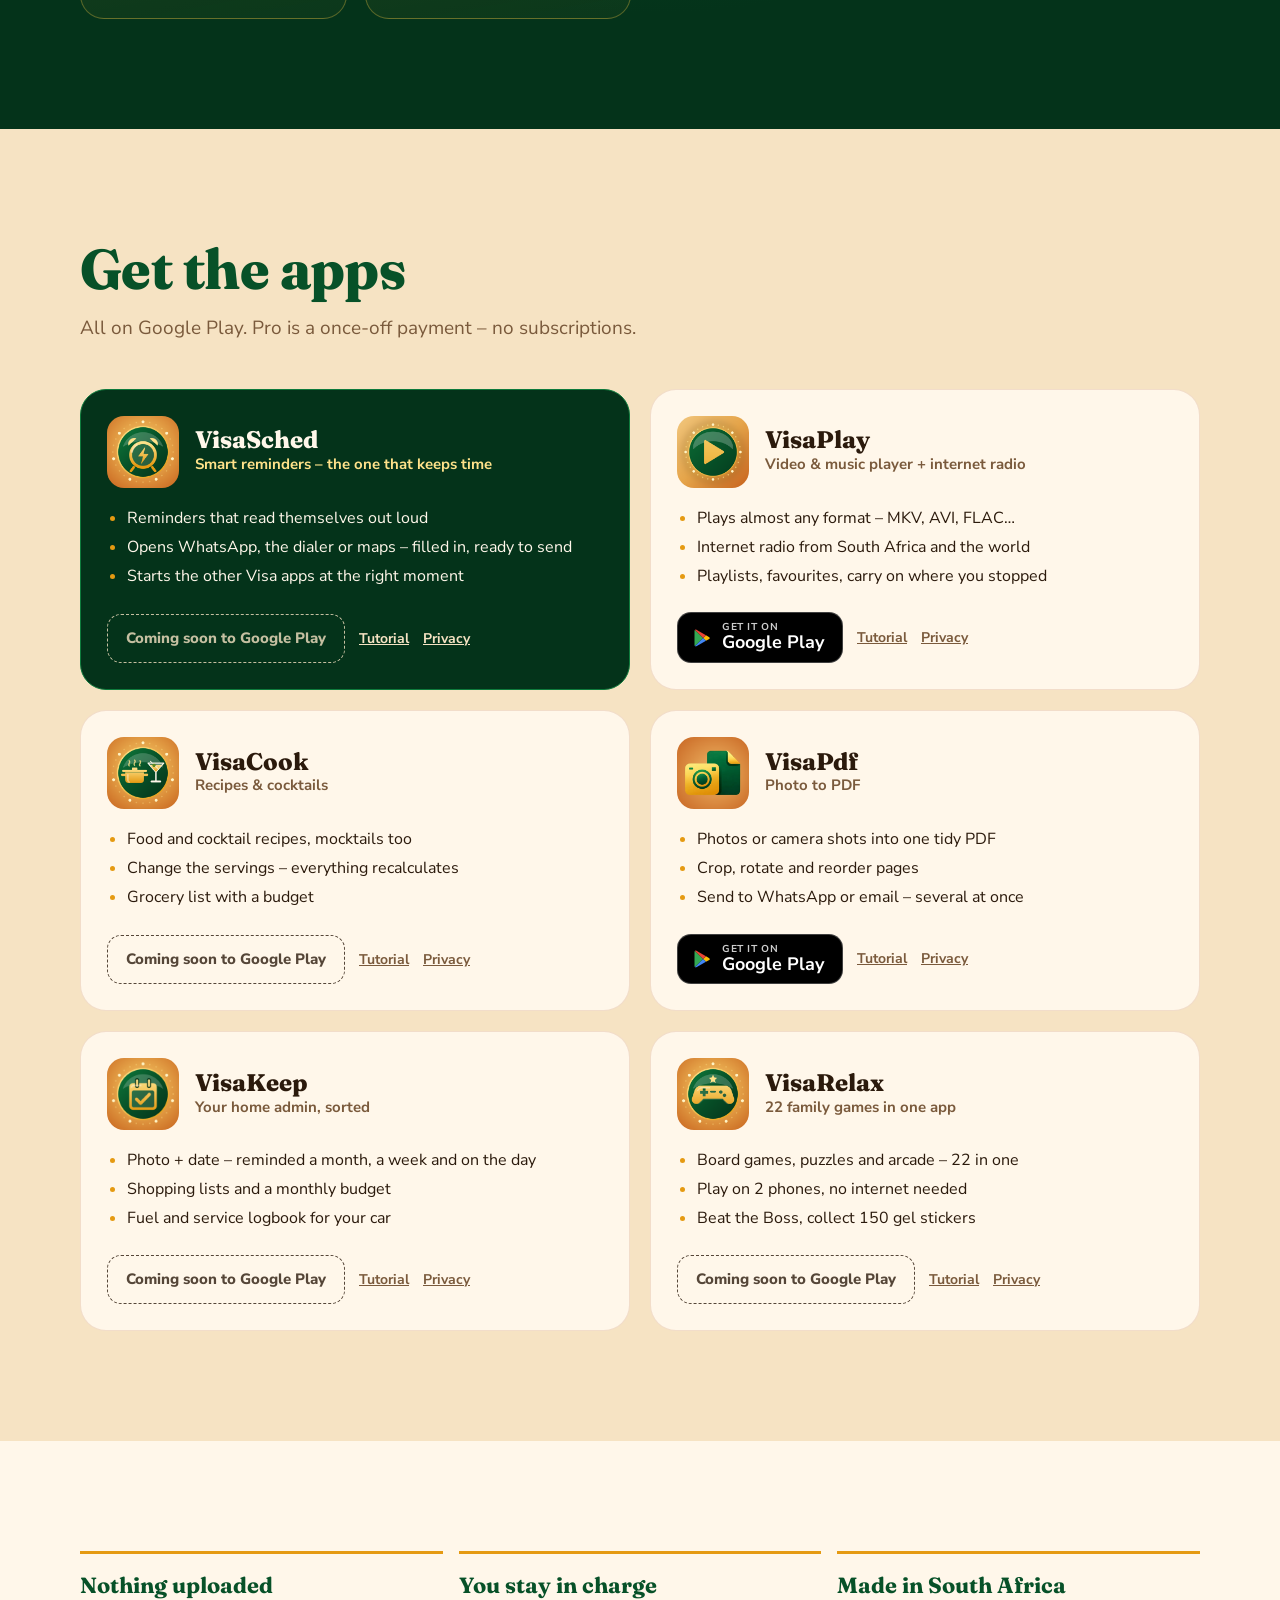
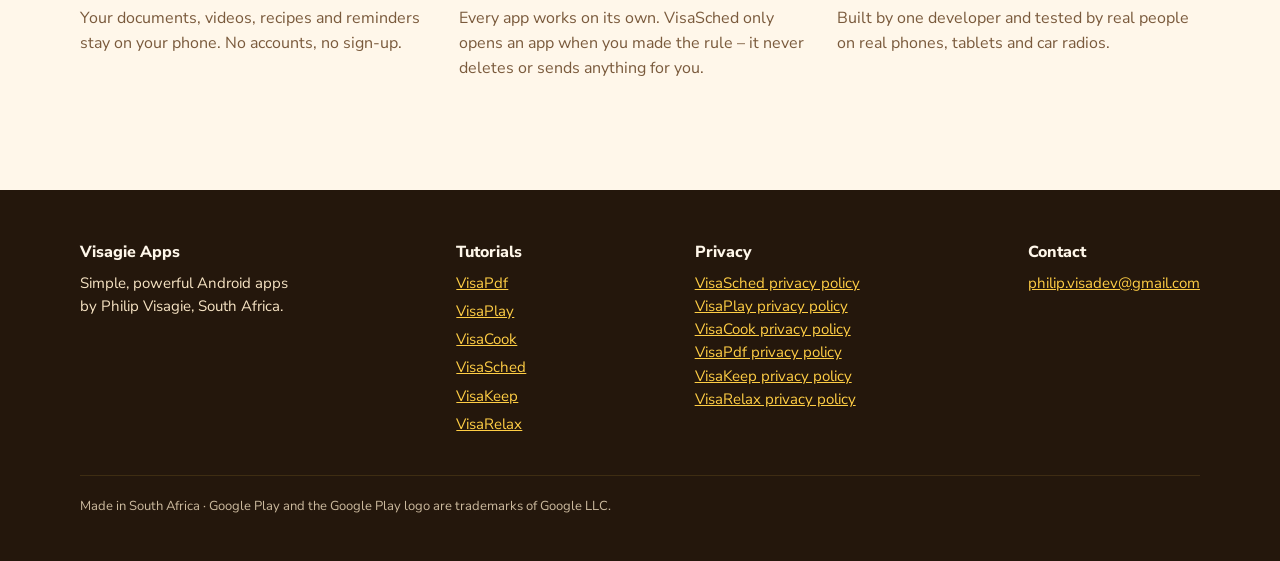
==== commit 21bf79df: "VisaKeep: 'Your home admin, sorted', budget + PIN on its page Co-Authored-By: Claude Opus 5.5 <norep" ====
--- a/index.html
+++ b/index.html
@@ -263,9 +263,9 @@
         <img src="shots/visakeep/s1.webp" alt="VisaKeep Due soon screen" class="on" loading="lazy" width="480" height="960"><img src="shots/visakeep/s3.webp" alt="" loading="lazy" width="480" height="960"><img src="shots/visakeep/s4.webp" alt="" loading="lazy" width="480" height="960"><img src="shots/visakeep/s5.webp" alt="" loading="lazy" width="480" height="960">
       </div><div class="glare"></div></div></div>
       <div class="rv l">
-        <header><img src="img/visakeep.png" alt=""><div><h3>VisaKeep</h3><div class="line">Dates, lists &amp; car</div></div></header>
+        <header><img src="img/visakeep.png" alt=""><div><h3>VisaKeep</h3><div class="line">Your home admin, sorted</div></div></header>
         <p class="big">Snap the licence disc, passport or warranty slip and pick the date – VisaKeep reminds you a month before, a week before and on the day.</p>
-        <ul><li>Warranty helper, appointments and birthdays with Call / WhatsApp</li><li>Shopping lists, home stock and a fuel &amp; service logbook</li><li>Repeats and reads the date from the photo <span class="pro-tag">Pro</span></li></ul>
+        <ul><li>Warranty helper, appointments and birthdays with Call / WhatsApp</li><li>Shopping lists, a monthly budget and a fuel &amp; service logbook</li><li>Repeats and reads the date from the photo <span class="pro-tag">Pro</span></li></ul>
         <div class="cta-row"><a class="btn btn-gold" href="visakeep/">Tutorial &amp; Pro →</a><span data-play="visagie.philip.visakeep"><a class="btn btn-play" href="https://play.google.com/store/apps/details?id=visagie.philip.visakeep"><svg viewBox="0 0 24 24" aria-hidden="true"><path fill="#34A853" d="M3.6 2.3 13.4 12l-9.8 9.7c-.4-.2-.6-.6-.6-1.1V3.4c0-.5.2-.9.6-1.1z"/><path fill="#FBBC04" d="m16.8 8.6-3.4 3.4 3.4 3.4 3.9-2.2c.8-.5.8-1.7 0-2.2z"/><path fill="#4285F4" d="M3.6 21.7 13.4 12l3.4 3.4-11.5 6.5c-.6.3-1.2.2-1.7-.2z"/><path fill="#EA4335" d="M3.6 2.3c.5-.4 1.1-.5 1.7-.2l11.5 6.5-3.4 3.4z"/></svg><span><small>Get it on</small><b>Google Play</b></span></a></span></div>
       </div>
     </article>
@@ -328,7 +328,7 @@
       <div class="procard rv d2" data-led><header><img src="img/visaplay.png" alt=""><h3>VisaPlay Pro</h3></header><ul><li>World radio</li><li>Cast to your TV</li><li>Play from PC &amp; NAS</li><li>Equaliser &amp; bass boost</li></ul><a href="visaplay/#pro">Free vs Pro →</a></div>
       <div class="procard rv d3" data-led><header><img src="img/visacook.png" alt=""><h3>VisaCook Pro</h3></header><ul><li>Hands-free Cook mode</li><li>Dinner plan for the month</li><li>Grocery list with a budget</li><li>Recipe to PDF</li></ul><a href="visacook/#pro">Free vs Pro →</a></div>
       <div class="procard rv d4" data-led><header><img src="img/visasched.png" alt=""><h3>VisaSched Pro</h3></header><ul><li>Unlimited automations</li><li>Messages read aloud</li><li>Calendar &amp; shake triggers</li><li>Do Not Disturb &amp; loud alarm</li></ul><a href="visasched/#pro">Free vs Pro →</a></div>
-      <div class="procard rv d1" data-led><header><img src="img/visakeep.png" alt=""><h3>VisaKeep Pro</h3></header><ul><li>Unlimited items, lists &amp; cars</li><li>Repeats every week, month, year</li><li>Reads the date from the photo</li><li>Several reminders &amp; photos</li></ul><a href="visakeep/#pro">Free vs Pro →</a></div>
+      <div class="procard rv d1" data-led><header><img src="img/visakeep.png" alt=""><h3>VisaKeep Pro</h3></header><ul><li>Unlimited items, lists &amp; cars</li><li>Repeats every week, month, year</li><li>Reads the date from the photo</li><li>Budget history &amp; Excel export</li></ul><a href="visakeep/#pro">Free vs Pro →</a></div>
       <div class="procard rv d2" data-led><header><img src="img/visarelax.png" alt=""><h3>VisaRelax Pro</h3></header><ul><li>Hard level in every game</li><li>Bonus games</li><li>10 hearts, faster refill</li><li>Unlimited hints &amp; undo</li></ul><a href="visarelax/#pro">Free vs Pro →</a></div>
     </div>
   </div>
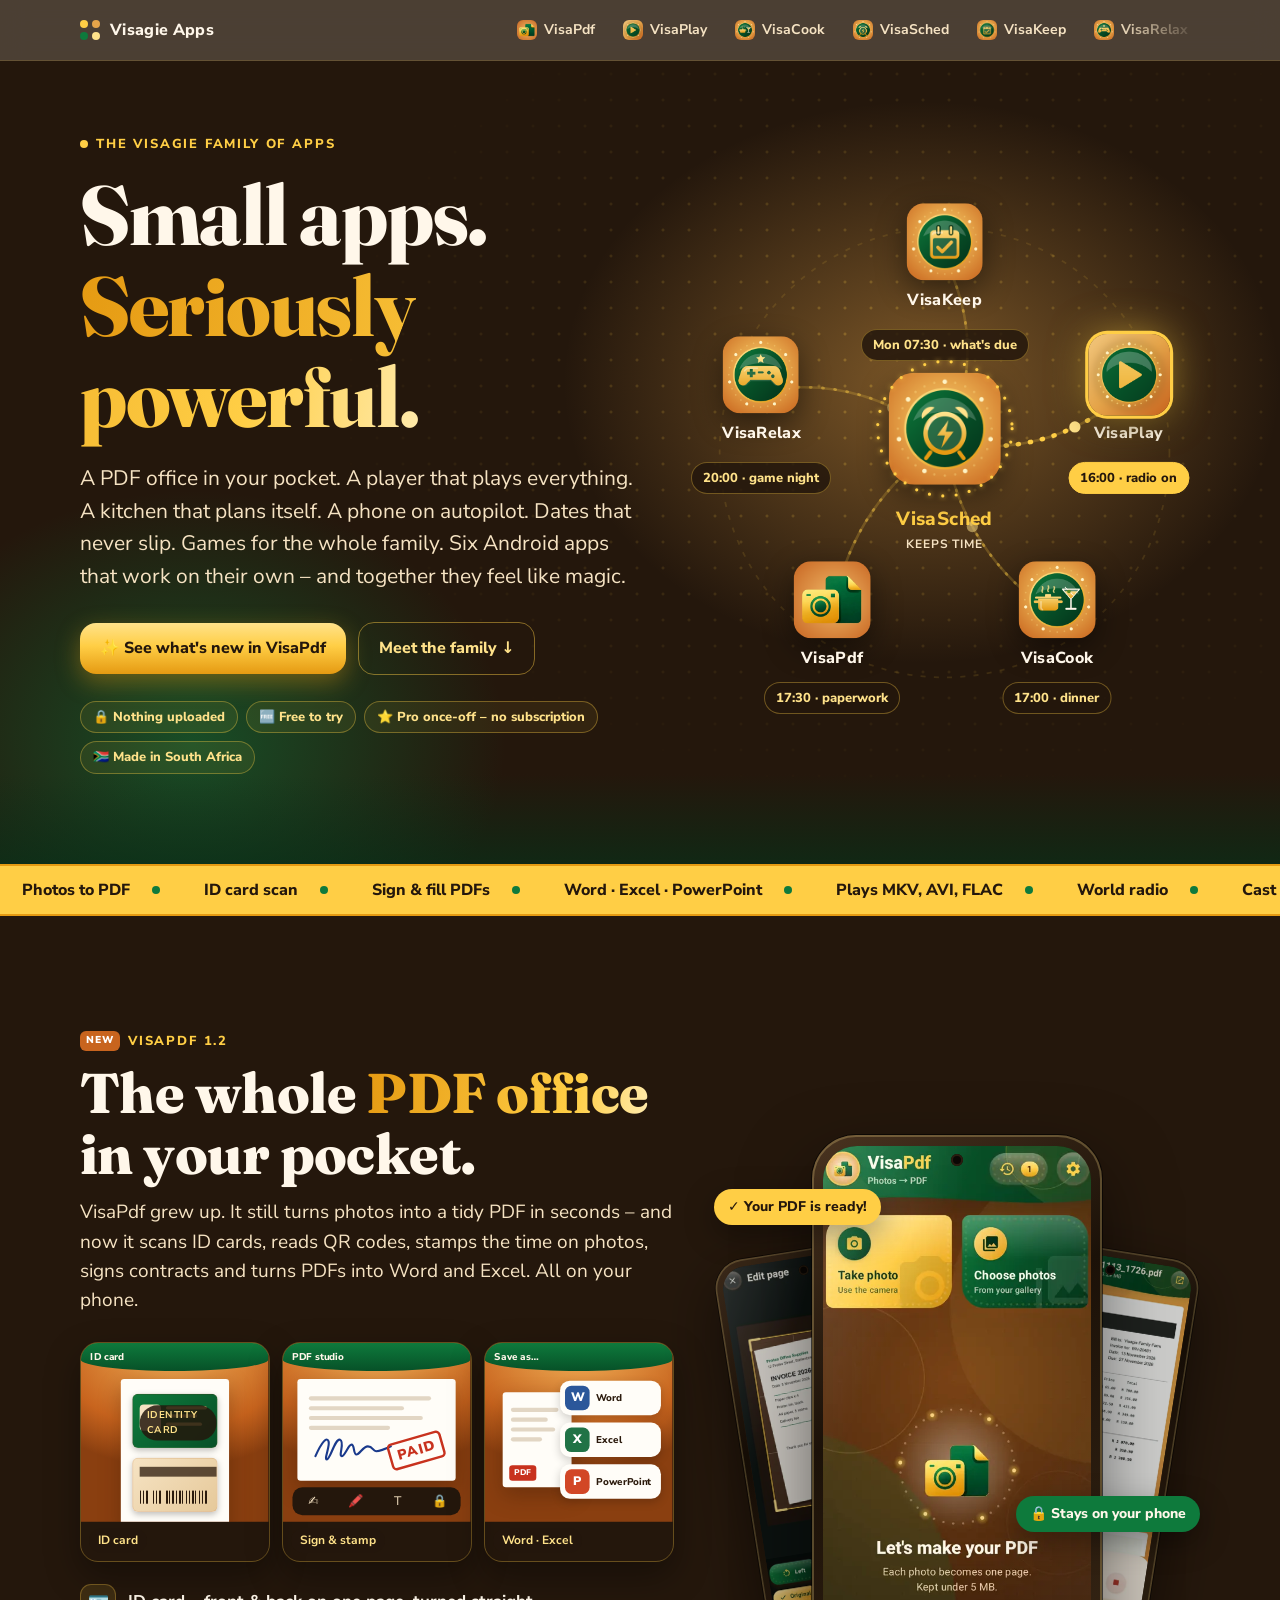
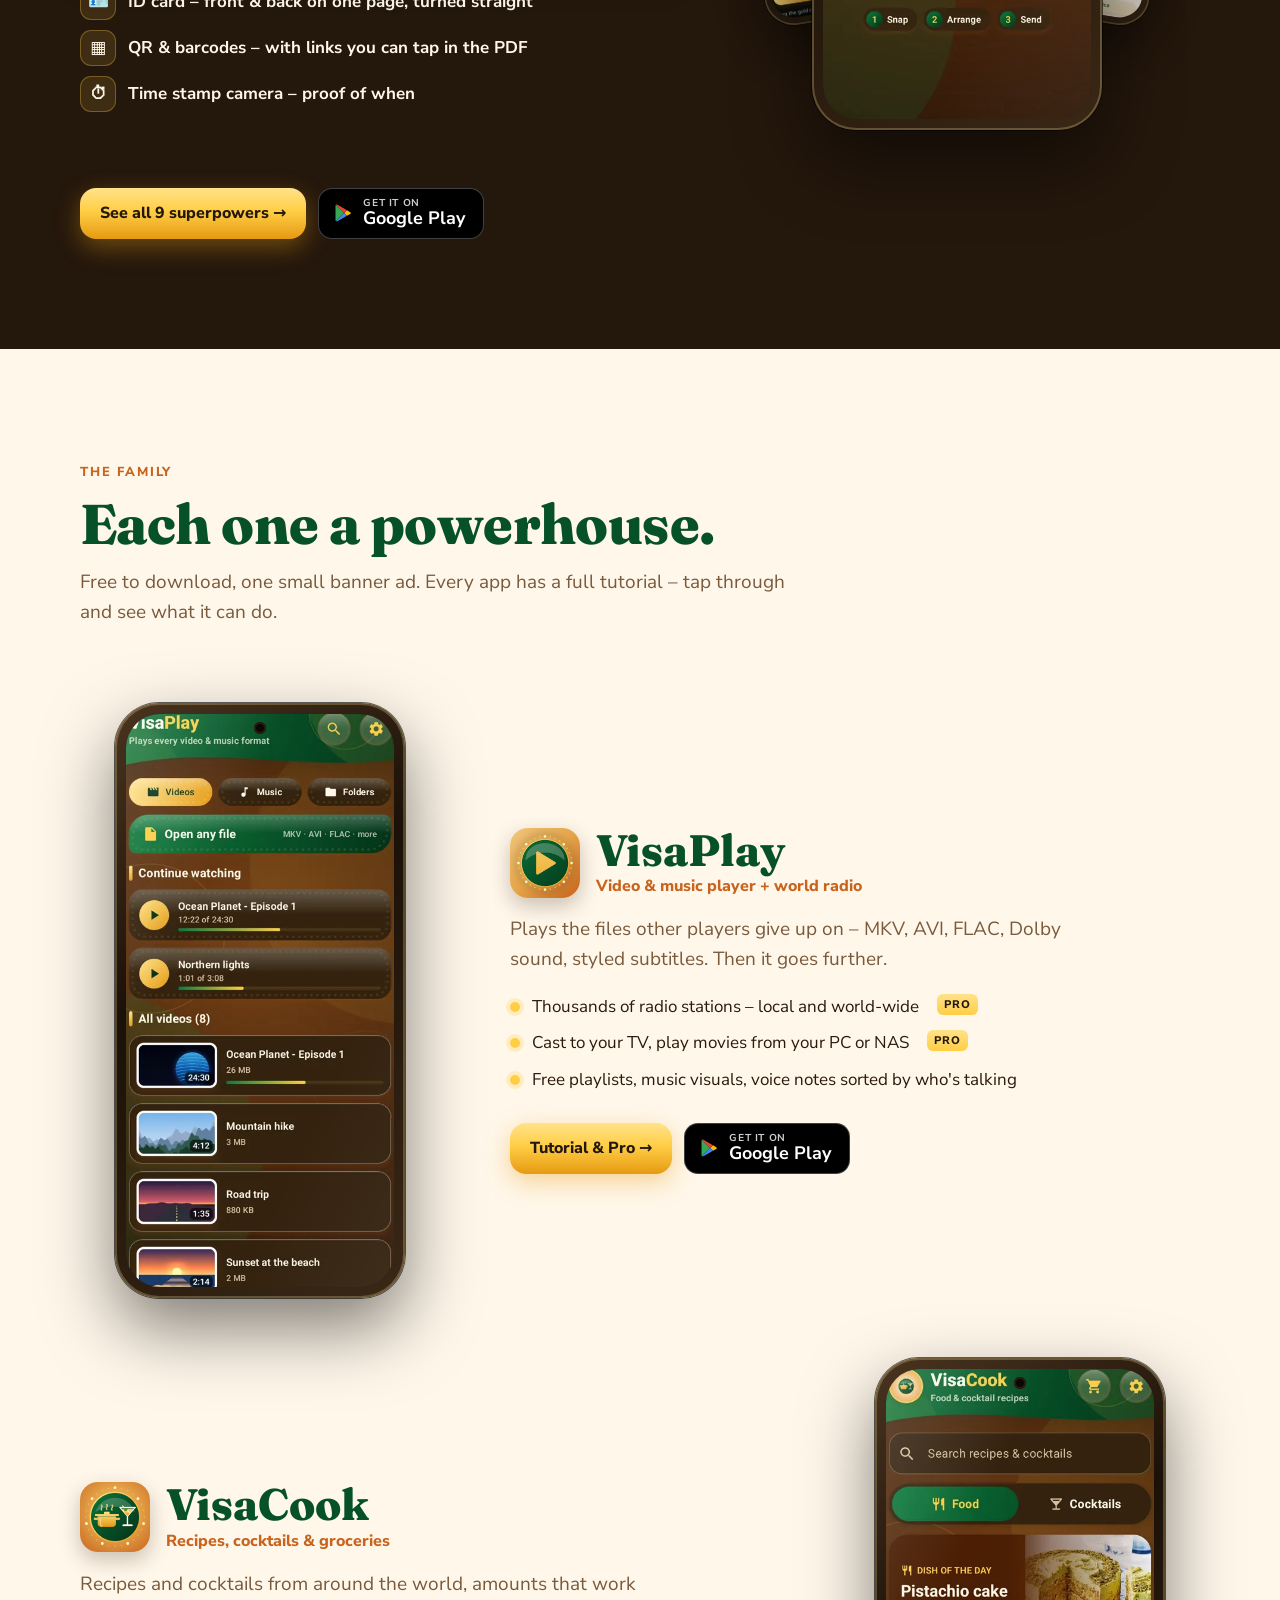
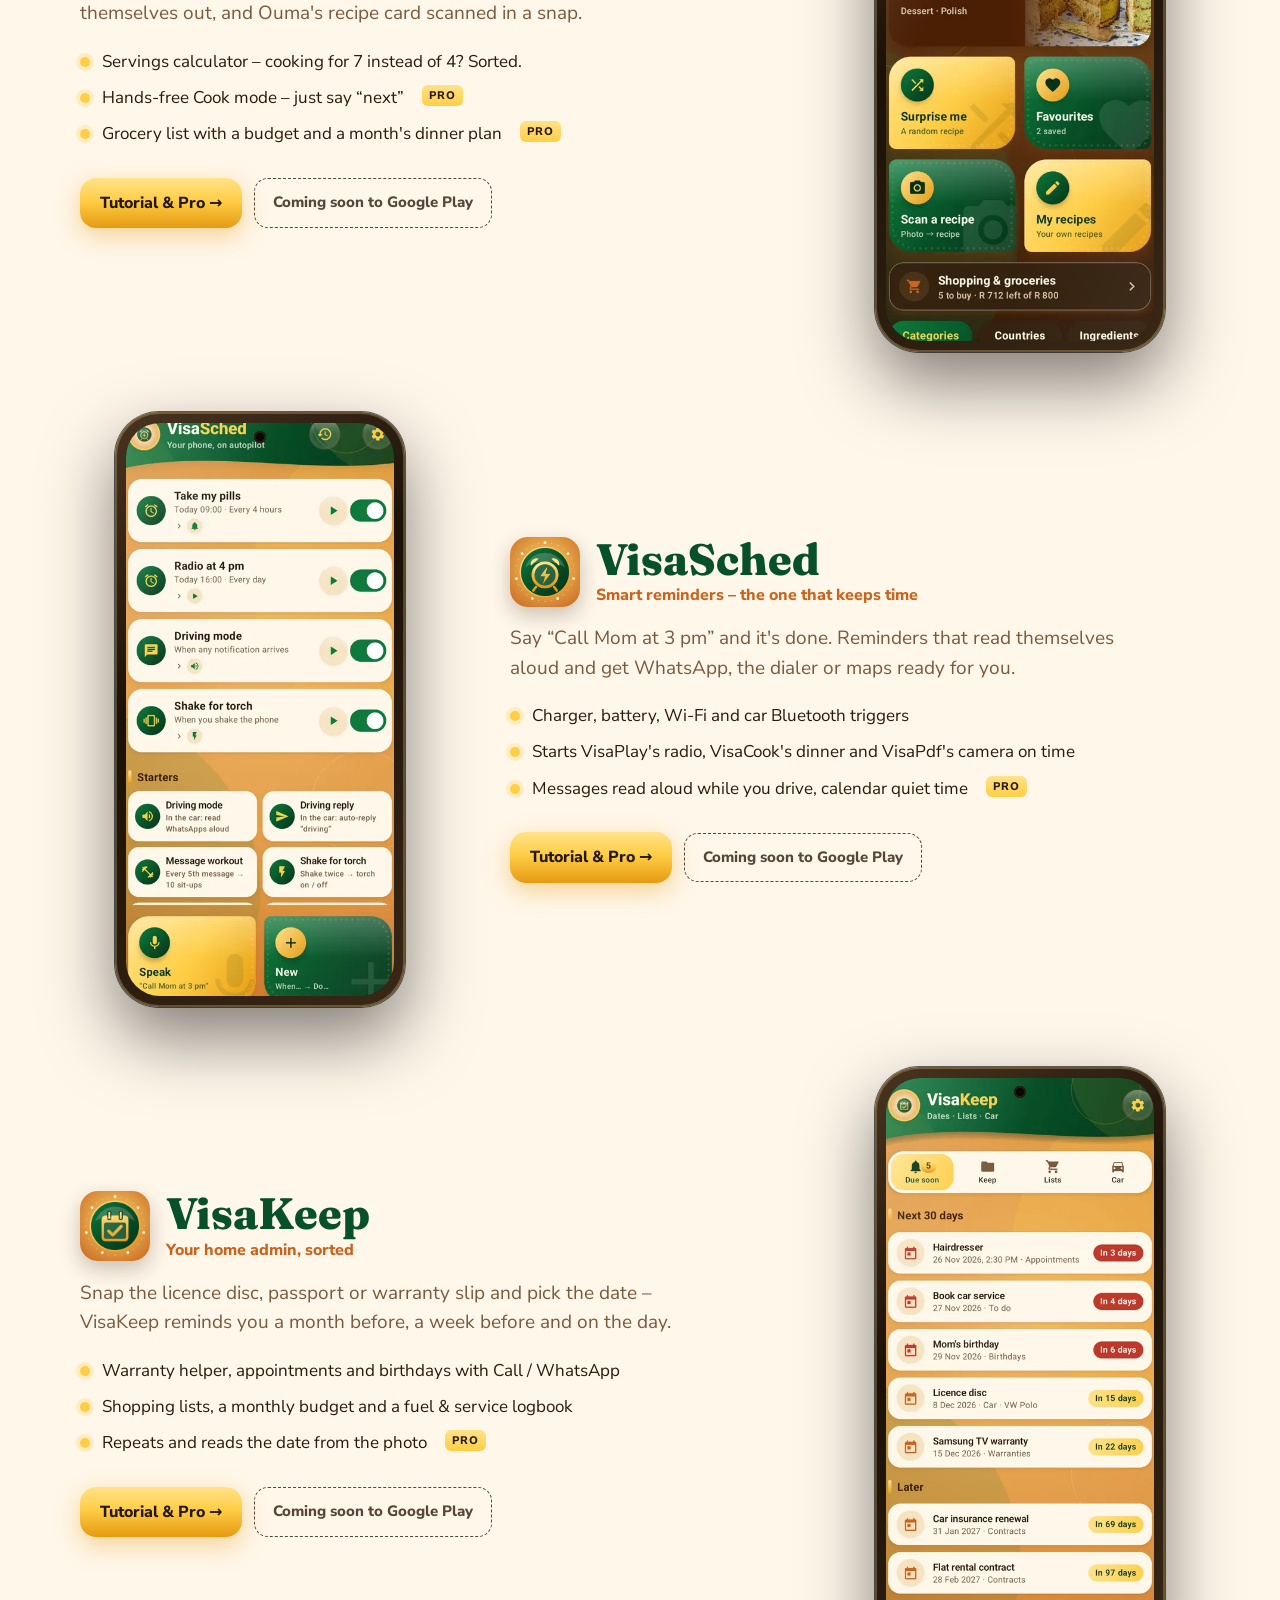
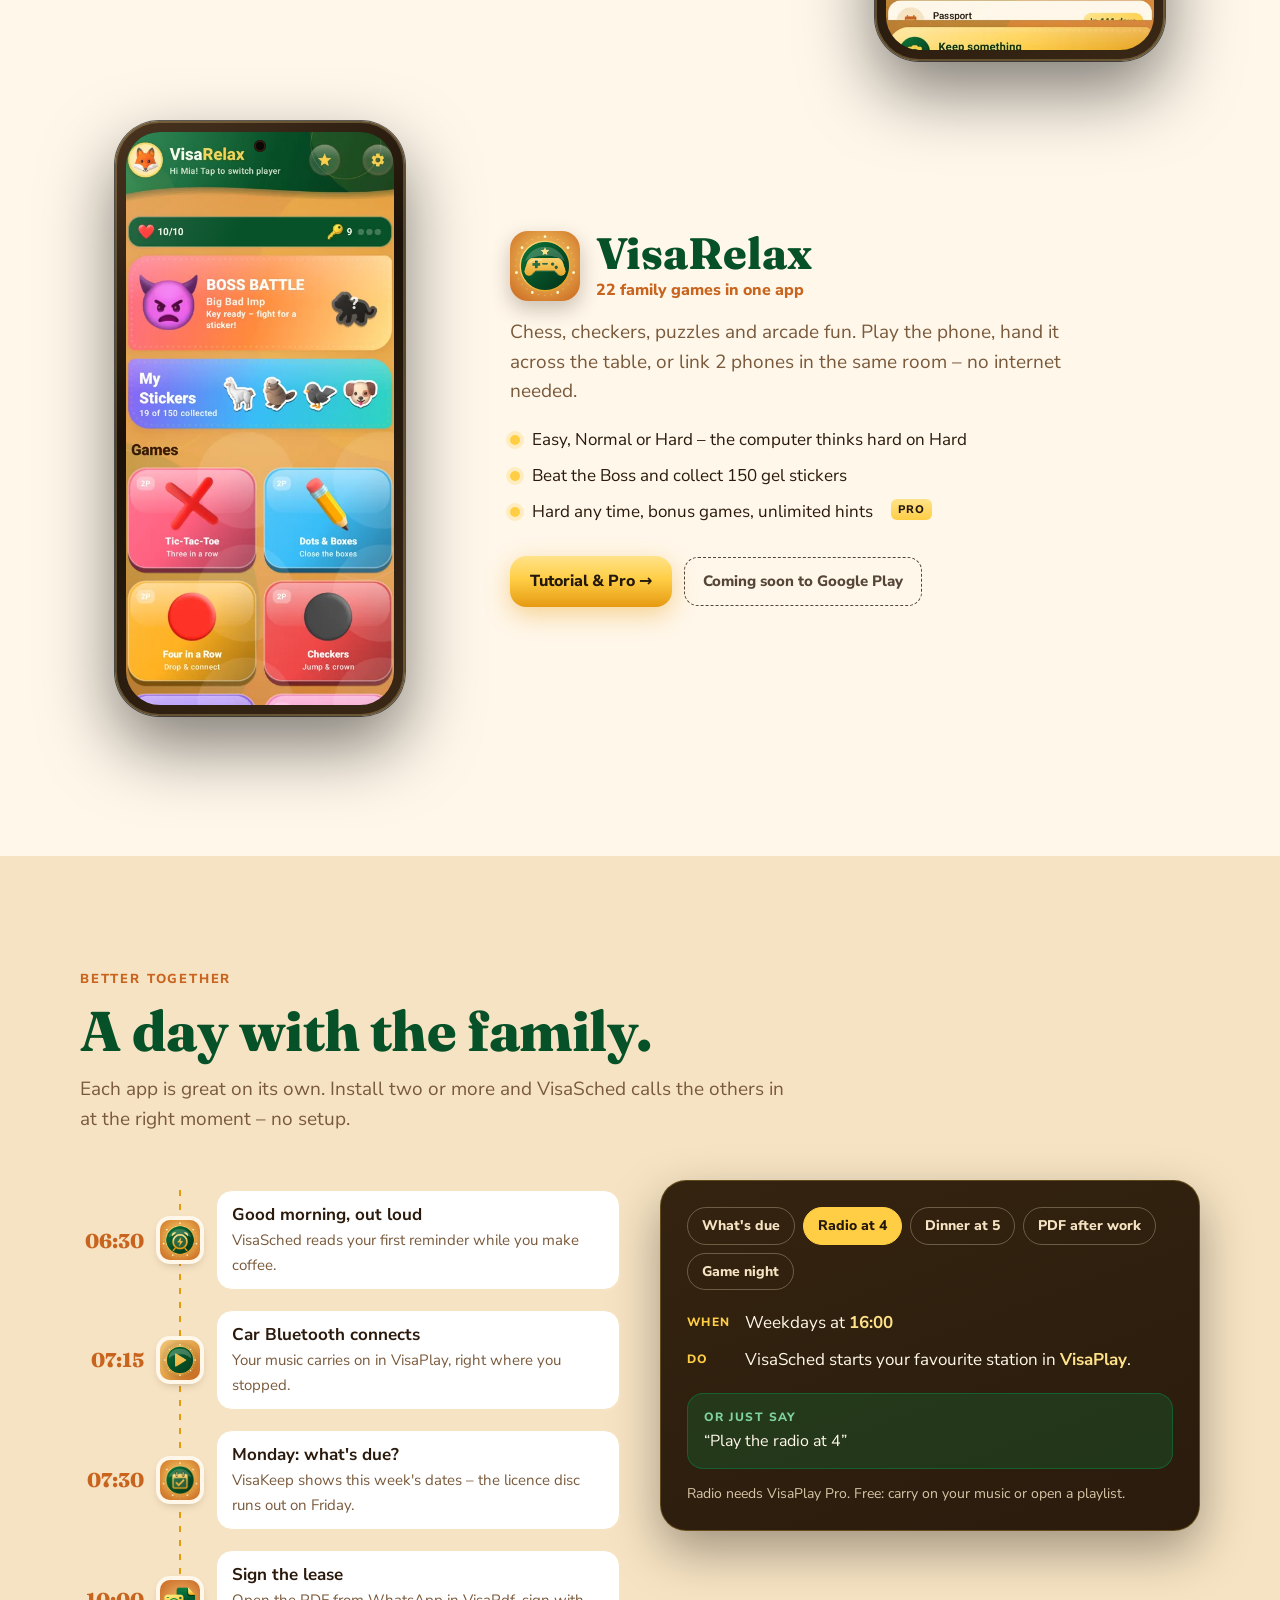
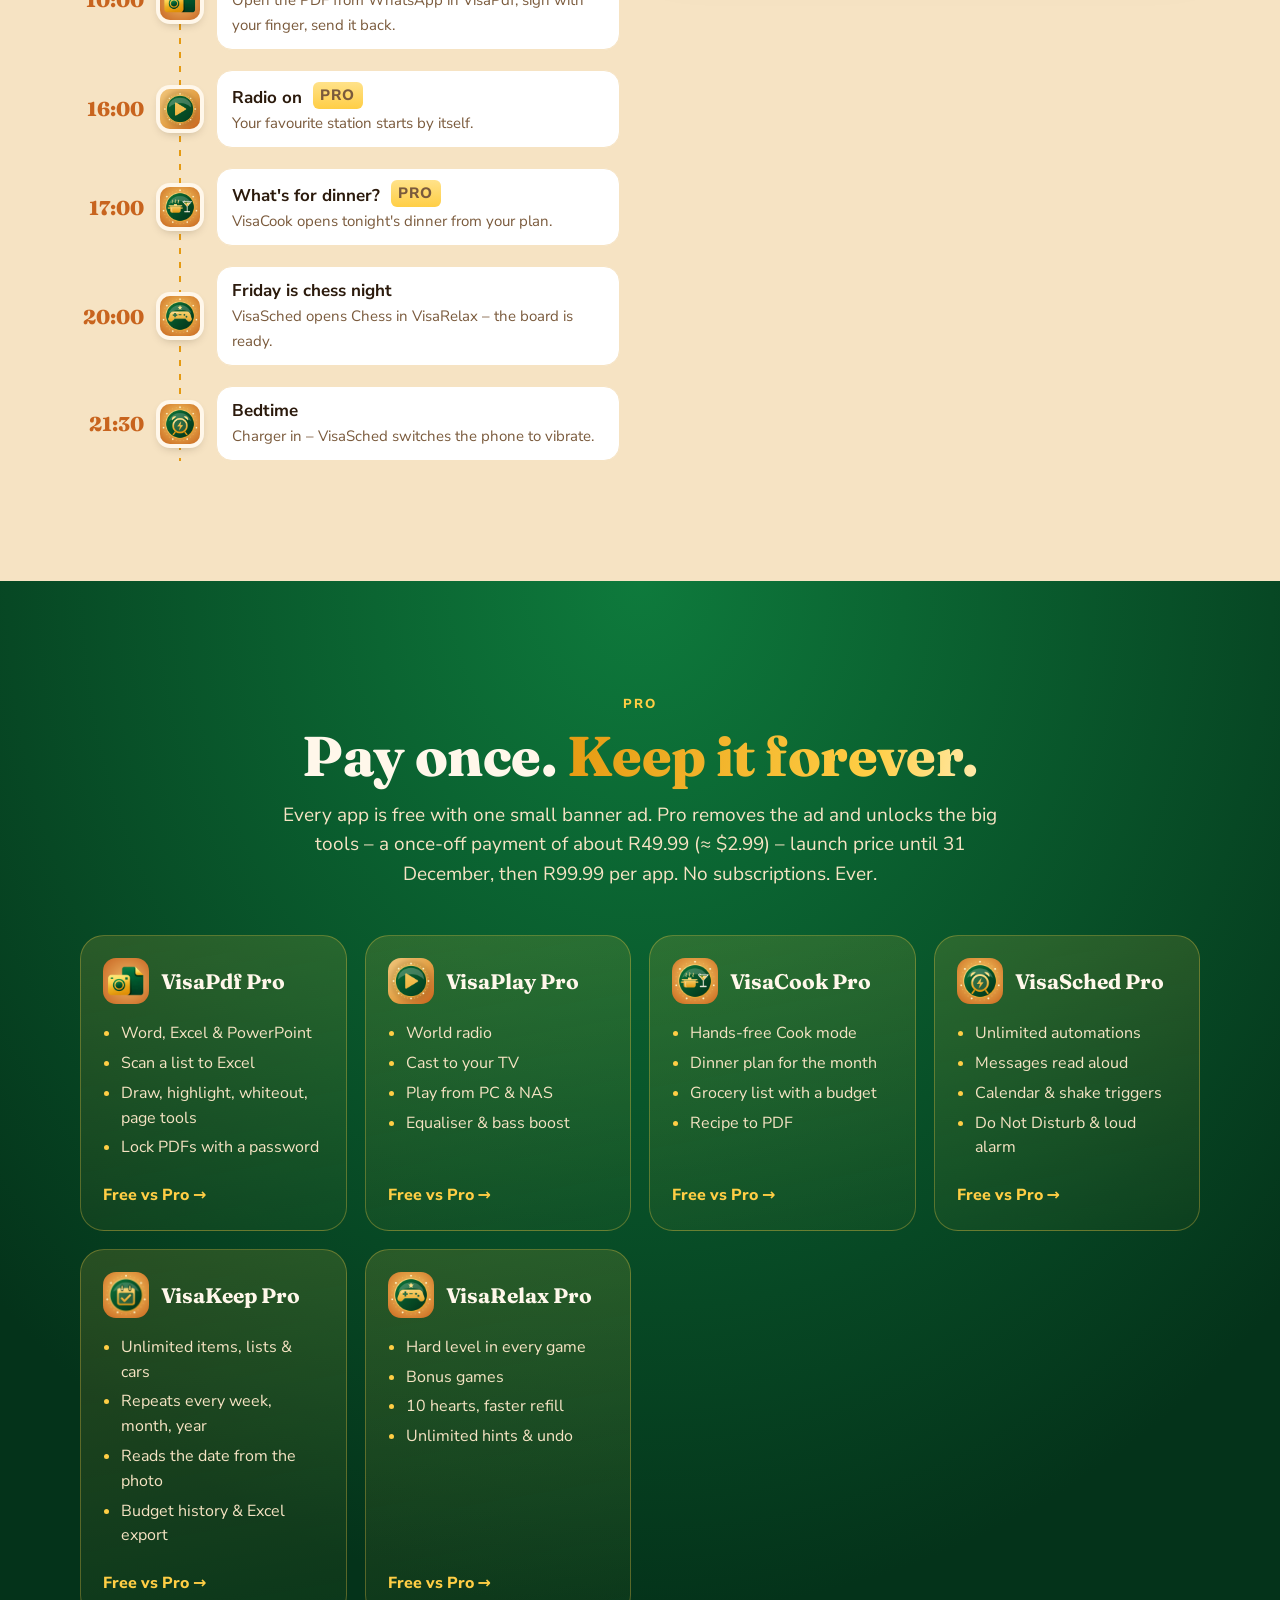
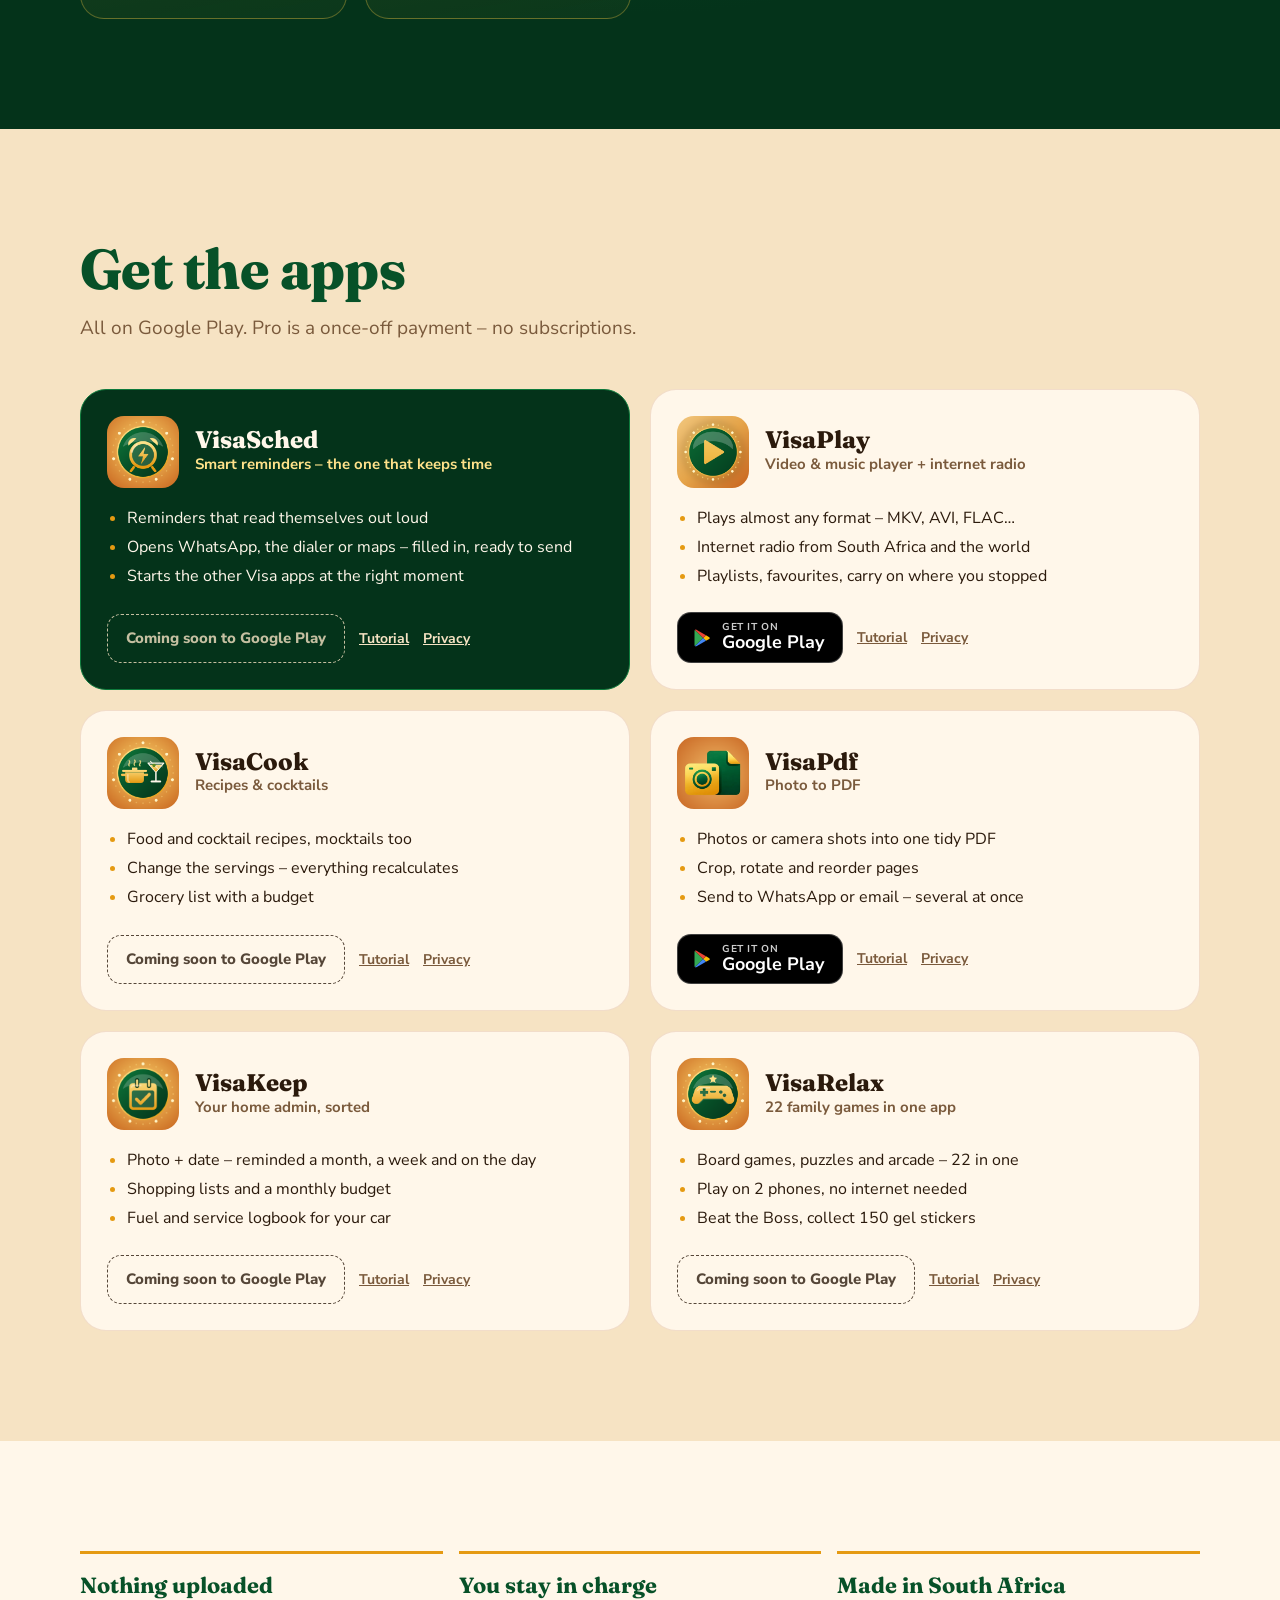
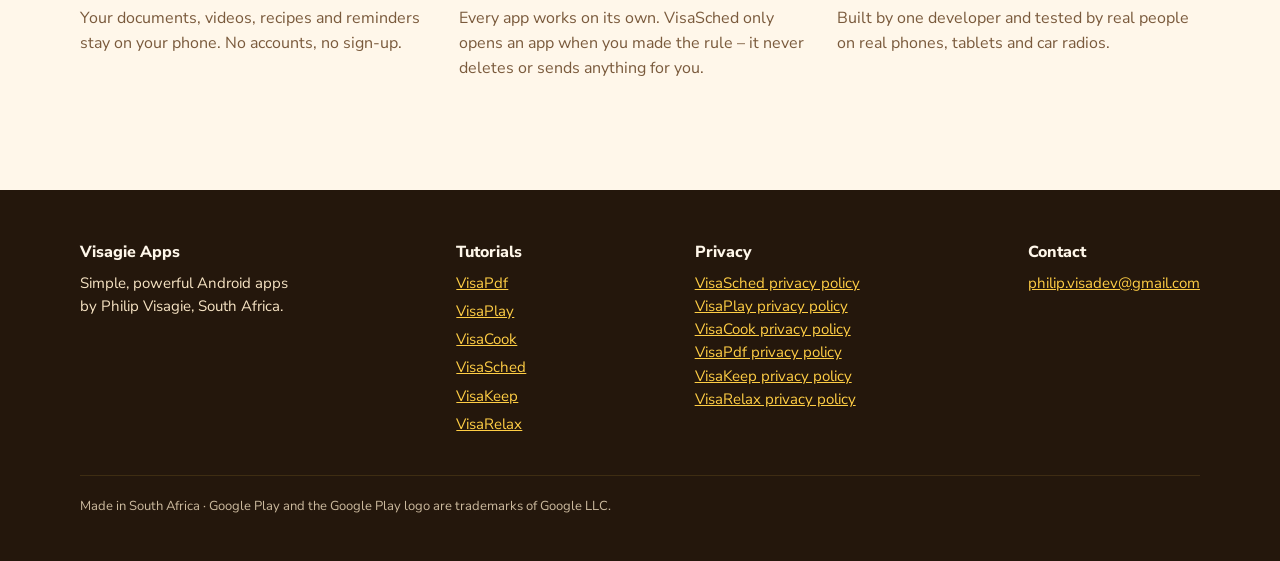
==== commit 8e85ec1d: "Prices in one place (apps.json): R99.99/$4.99, VisaRelax R49.99; dated launch sale to 31 Dec; busine" ====
--- a/index.html
+++ b/index.html
@@ -322,7 +322,7 @@
 <section class="green" id="pro">
   <div class="wrap">
     <div class="sec-head c rv"><span class="kicker">Pro</span><h2>Pay once. <span class="shine">Keep it forever.</span></h2>
-      <p>Every app is free with one small banner ad. Pro removes the ad and unlocks the big tools – a once-off payment of about R49.99 (≈ $2.99) per app. No subscriptions. Ever.</p></div>
+      <p>Every app is free with one small banner ad. Pro removes the ad and unlocks the big tools – a once-off payment of <span data-pro-text>about R99.99 (≈ $4.99)</span> per app. No subscriptions. Ever.</p></div>
     <div class="procards">
       <div class="procard rv d1" data-led><header><img src="img/visapdf.png" alt=""><h3>VisaPdf Pro</h3></header><ul><li>Word, Excel &amp; PowerPoint</li><li>Scan a list to Excel</li><li>Draw, highlight, whiteout, page tools</li><li>Lock PDFs with a password</li></ul><a href="visapdf/#pro">Free vs Pro →</a></div>
       <div class="procard rv d2" data-led><header><img src="img/visaplay.png" alt=""><h3>VisaPlay Pro</h3></header><ul><li>World radio</li><li>Cast to your TV</li><li>Play from PC &amp; NAS</li><li>Equaliser &amp; bass boost</li></ul><a href="visaplay/#pro">Free vs Pro →</a></div>
--- a/assets/site.css
+++ b/assets/site.css
@@ -303,3 +303,7 @@
 @media (prefers-reduced-motion:reduce){.js .hero .rv{animation:none}}
 html{overflow-x:clip}
 @media (max-width:899px){.js .rv.l,.js .rv.r{transform:translateY(34px)}.js .rv.l.in,.js .rv.r.in{transform:none}}
+
+/* launch sale (apps.json "sale", filled in by site.js) */
+.price s.was{opacity:.55;font-size:.6em;margin-right:.15em;text-decoration-thickness:3px}
+.price.on-sale span{color:var(--deep-orange);font-weight:800}
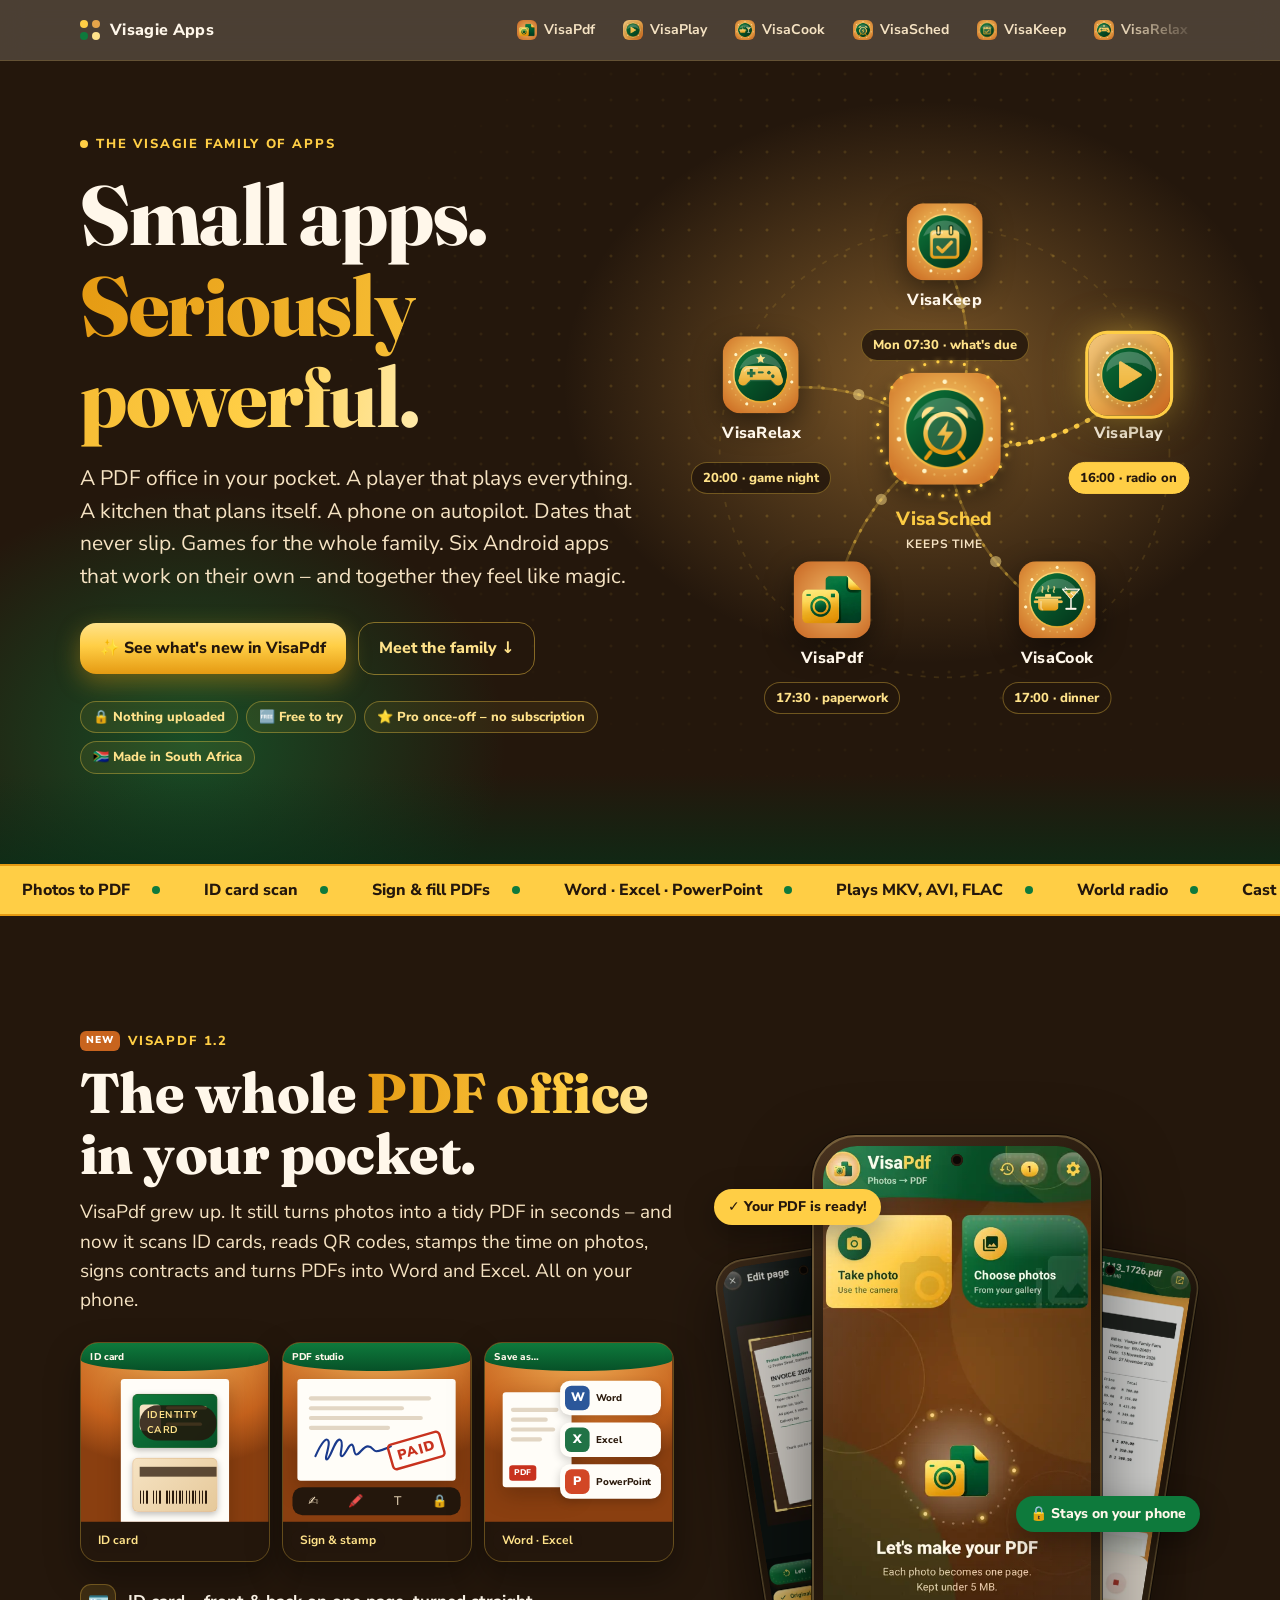
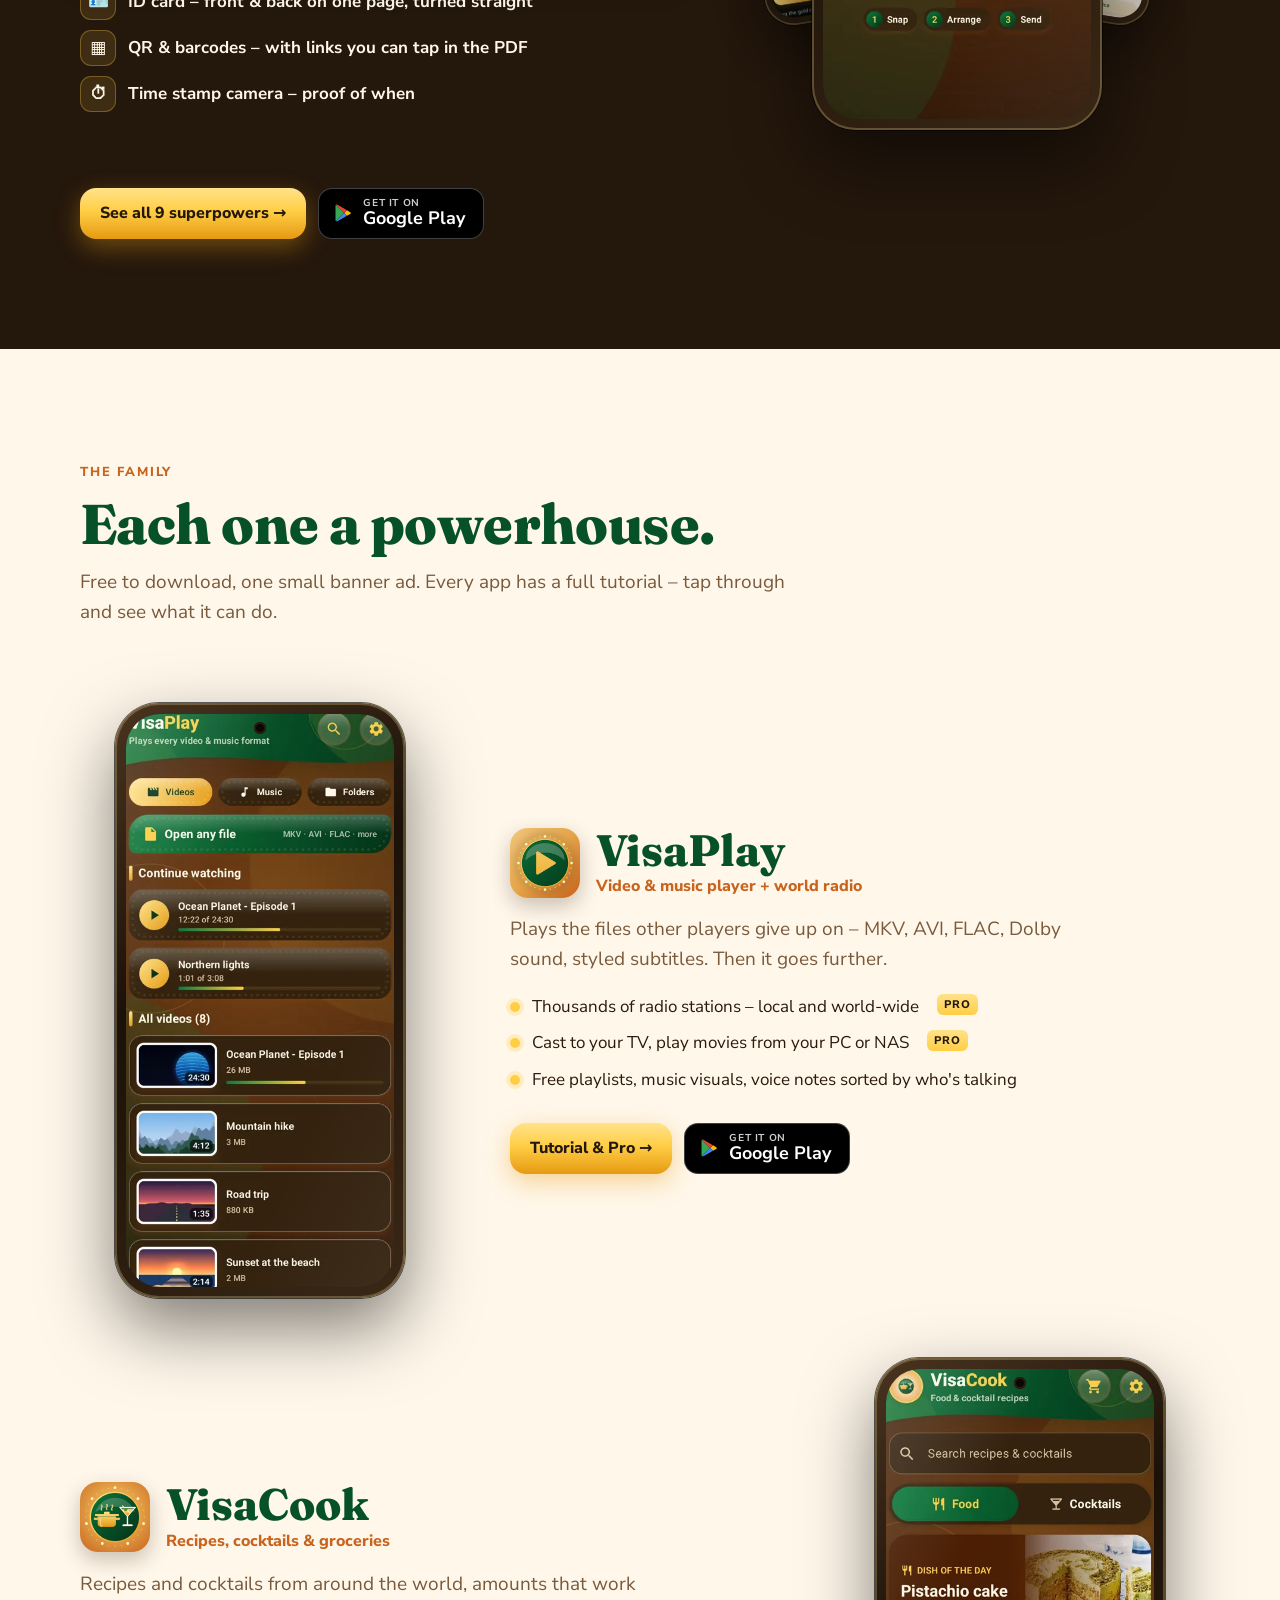
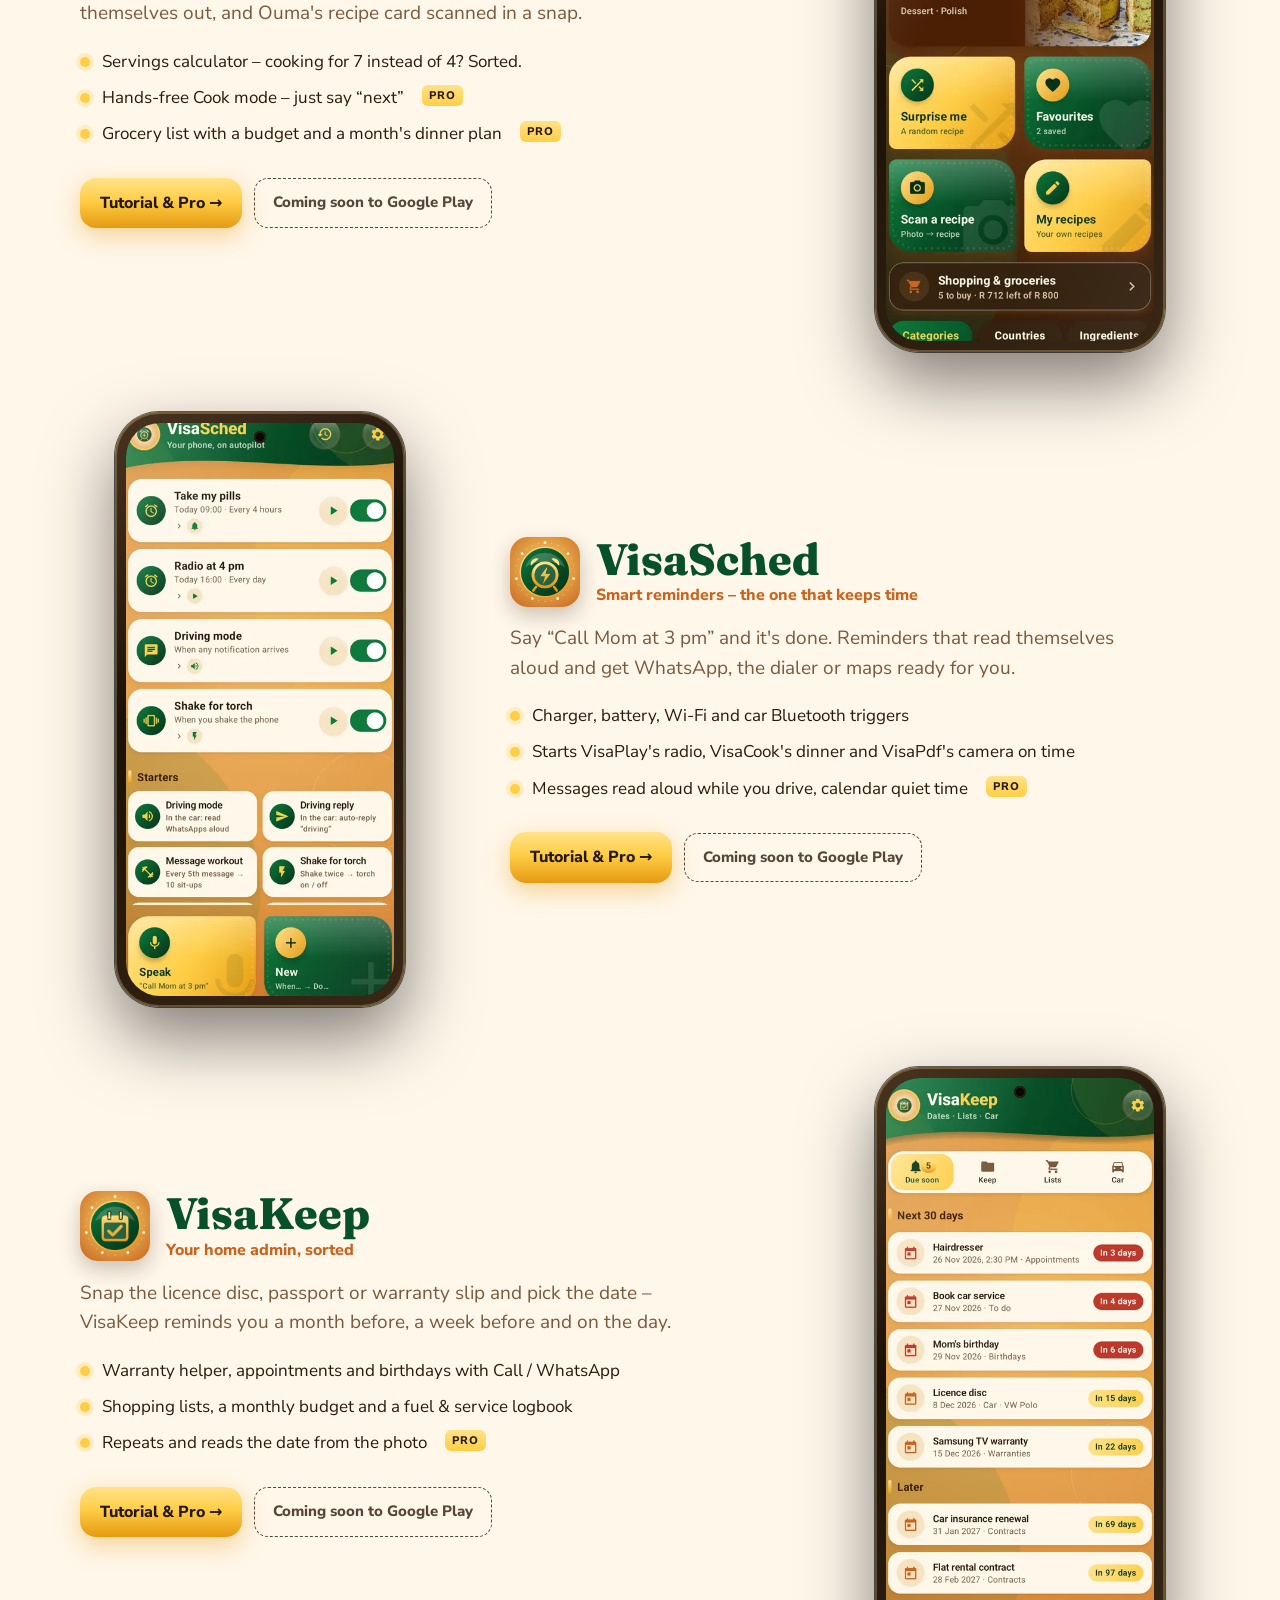
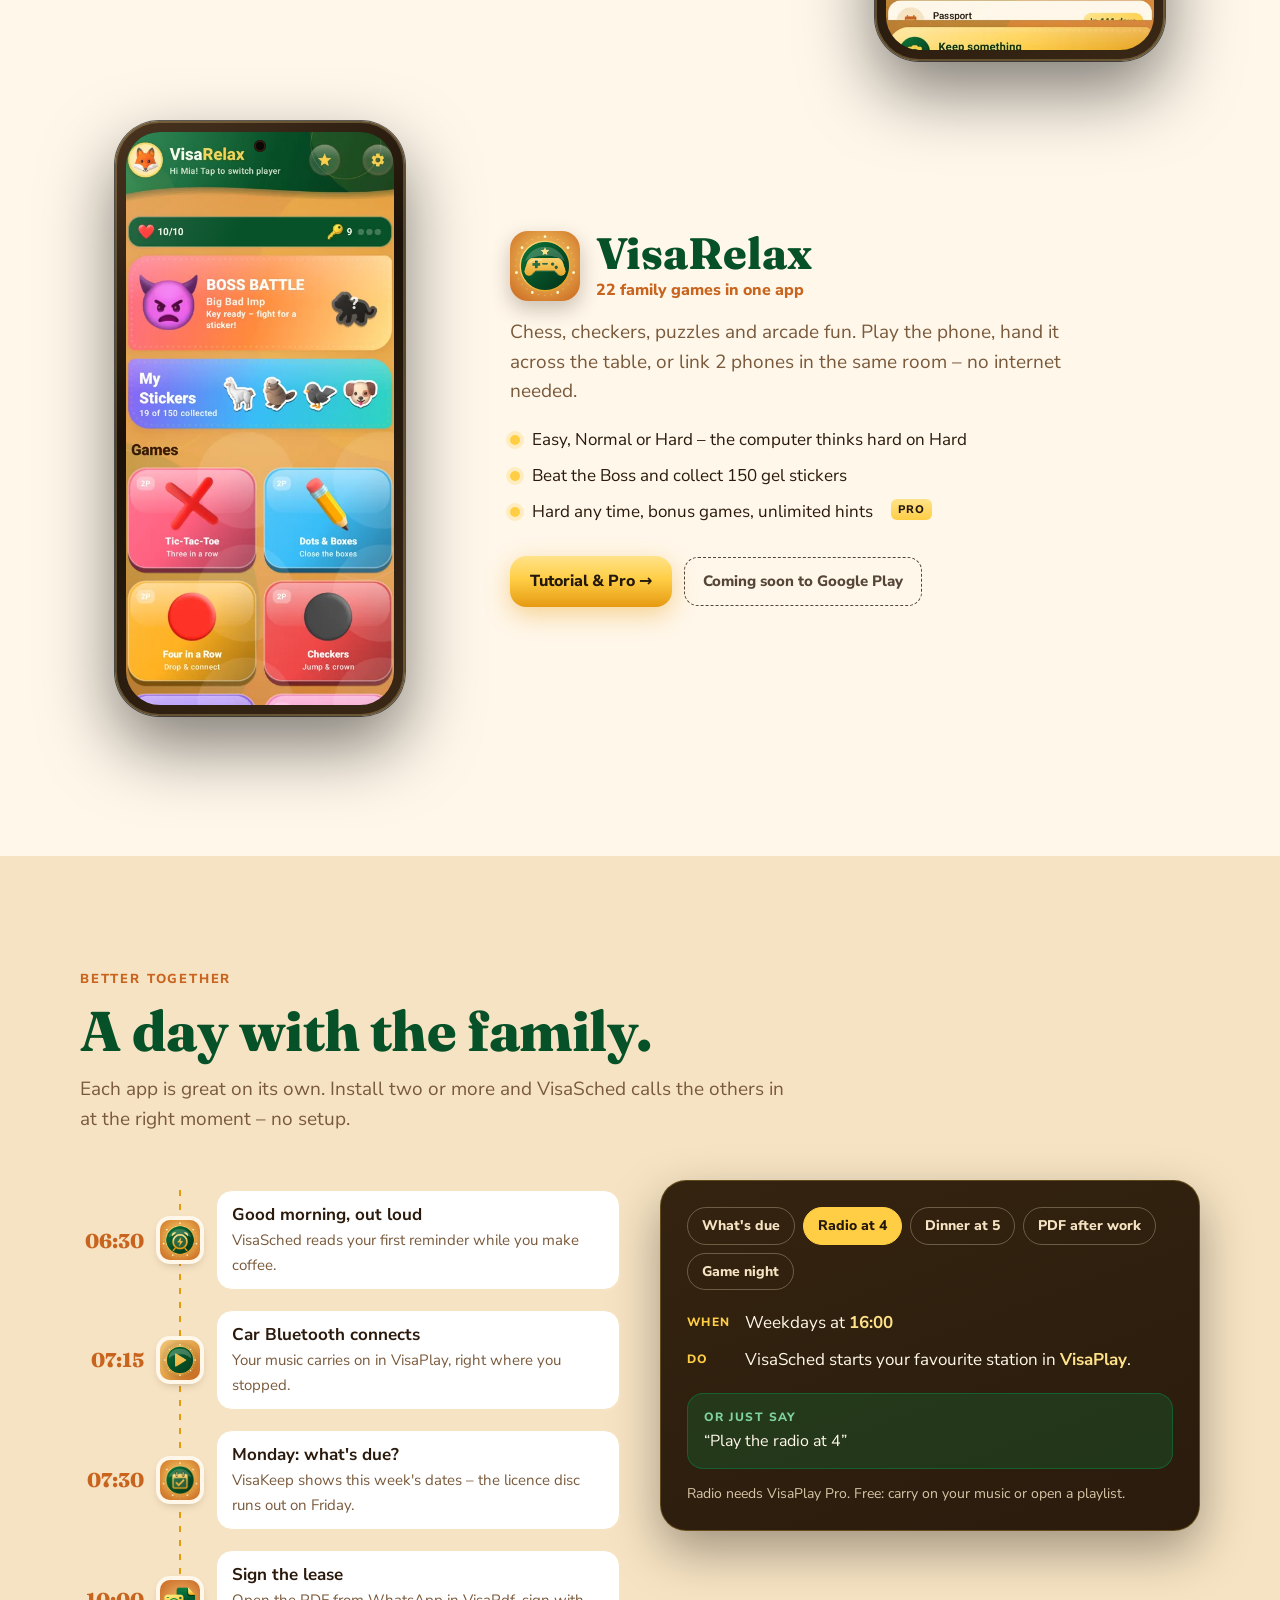
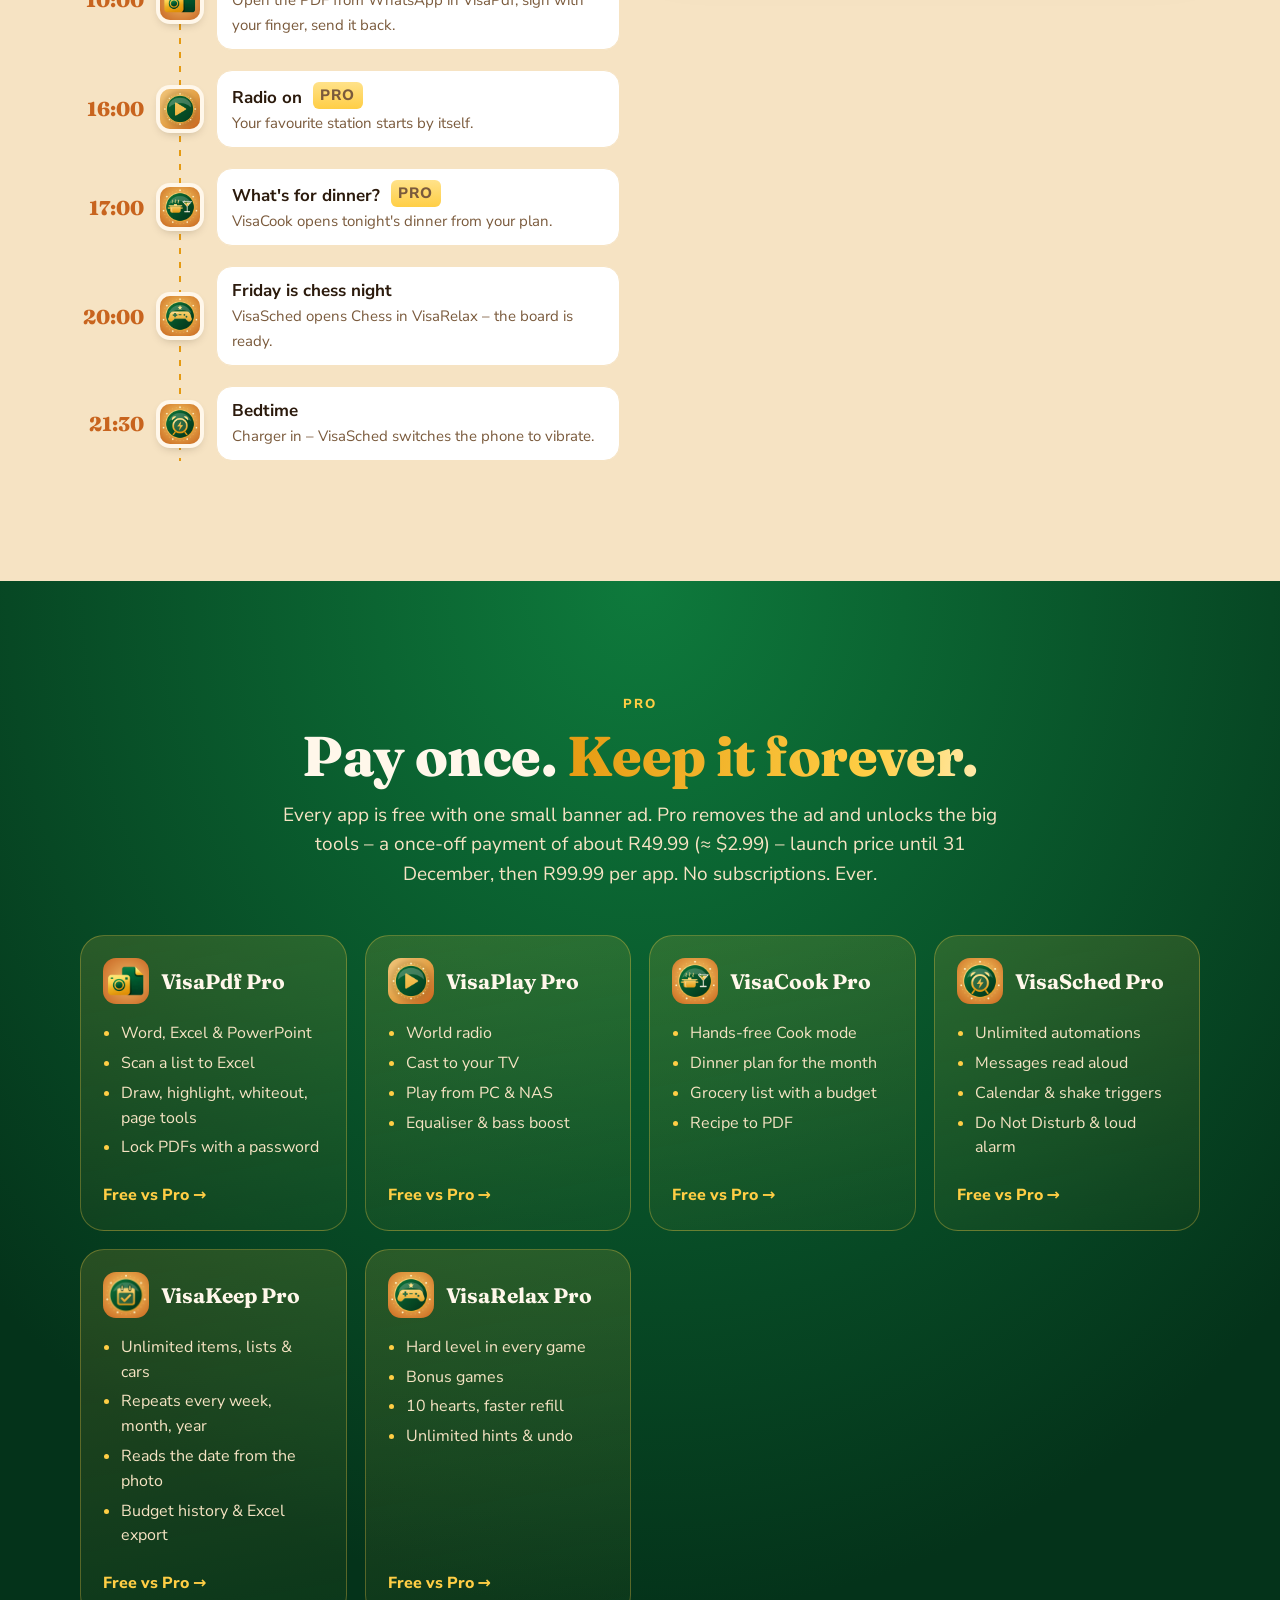
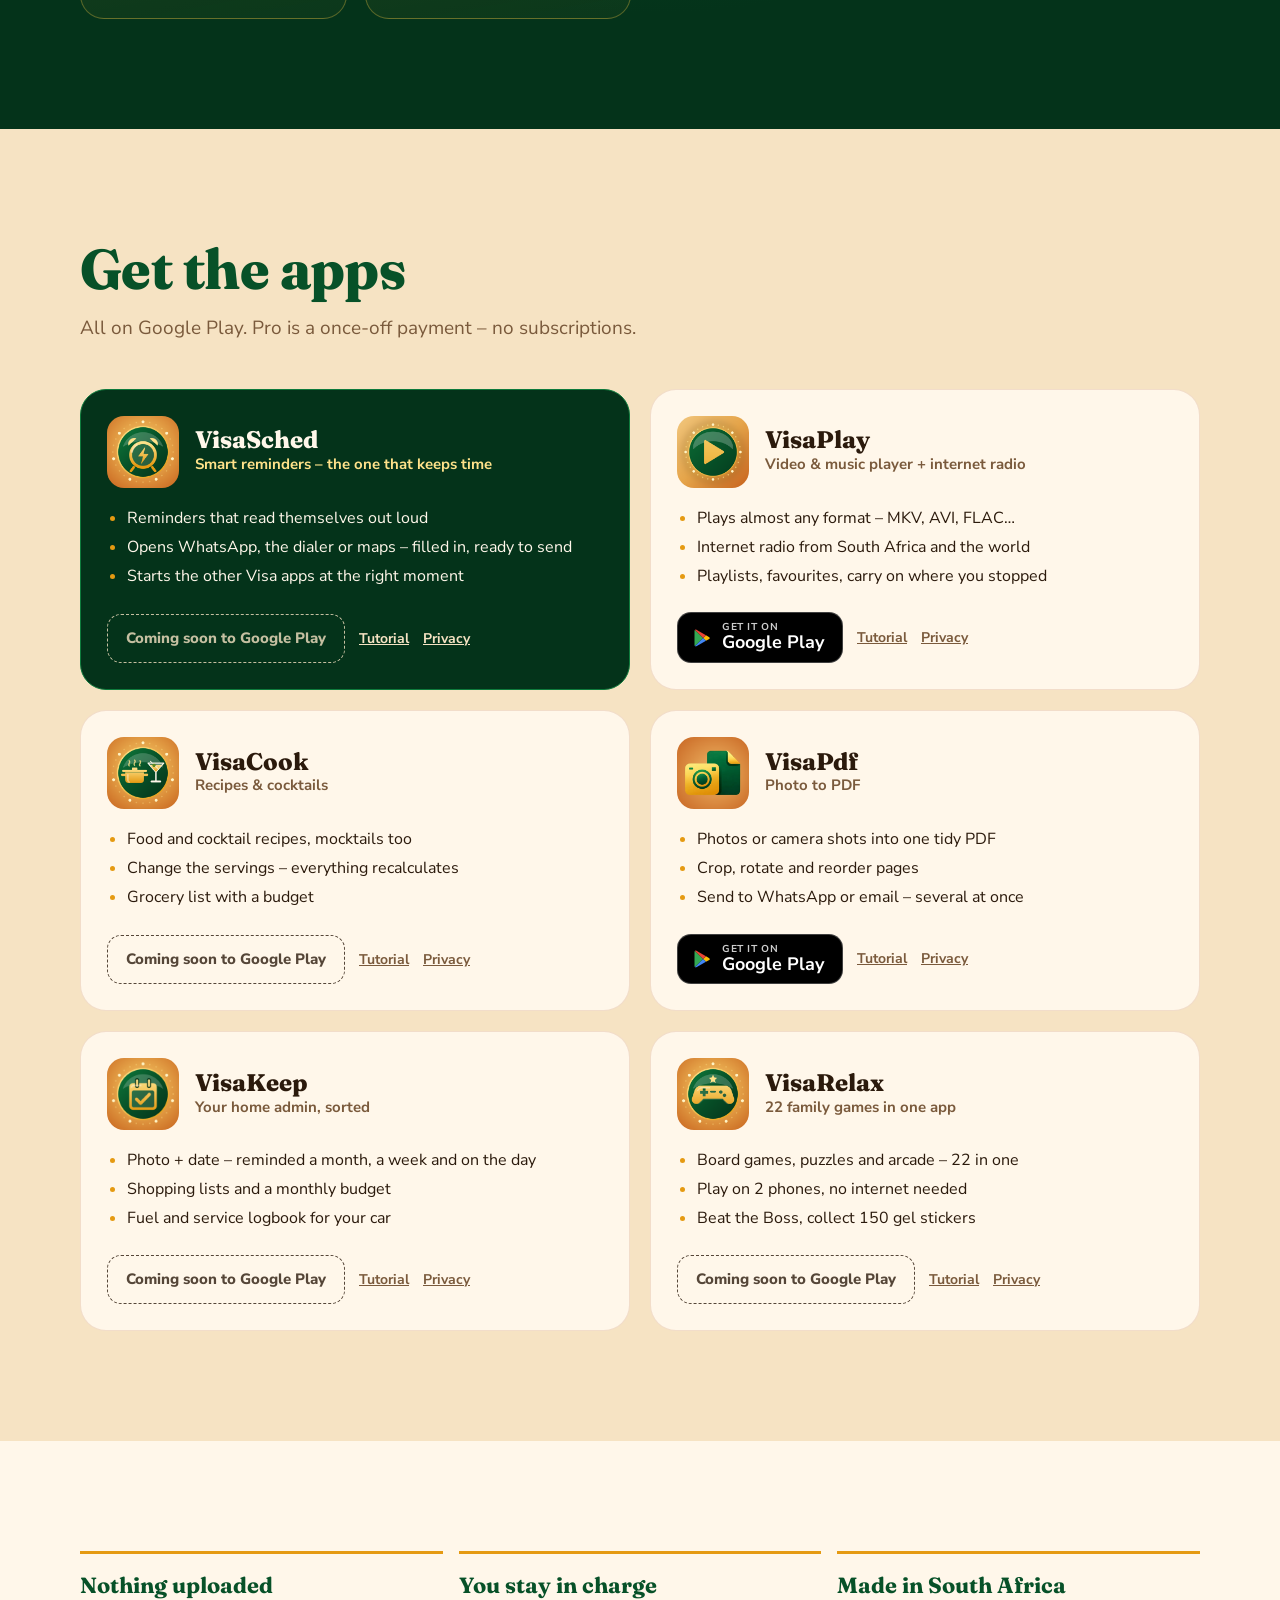
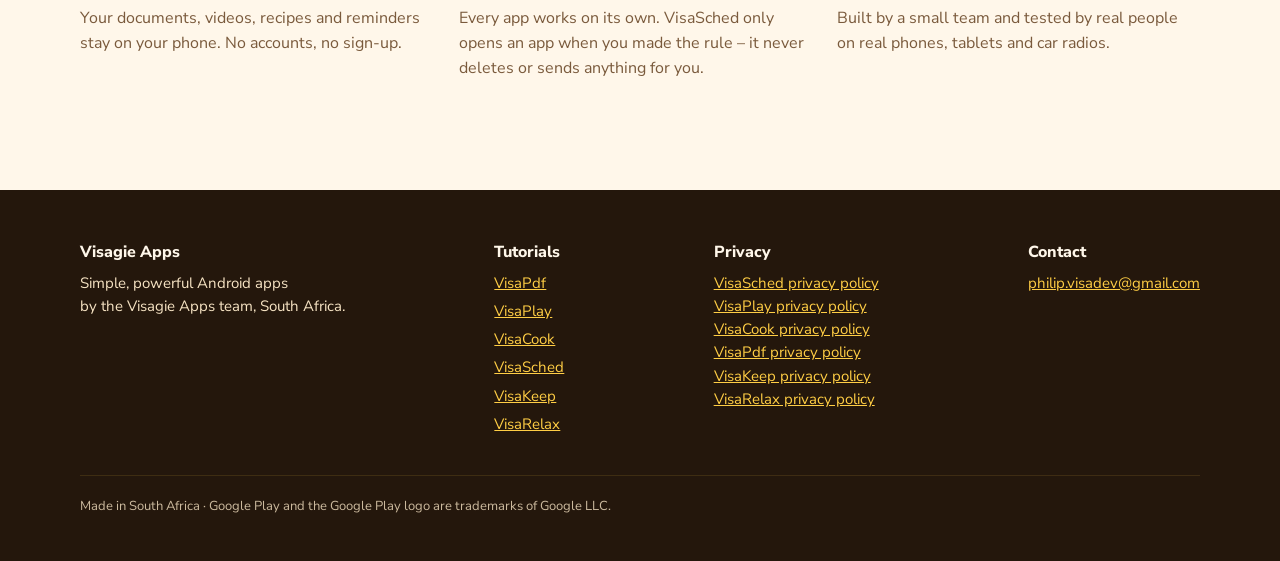
==== commit 1518a08d: "Team wording: 'small team' / 'Visagie Apps team' instead of 'one developer' on all pages and privacy" ====
--- a/index.html
+++ b/index.html
@@ -347,14 +347,14 @@
     <div class="facts">
       <div class="fact rv d1"><b>Nothing uploaded</b><span>Your documents, videos, recipes and reminders stay on your phone. No accounts, no sign-up.</span></div>
       <div class="fact rv d2"><b>You stay in charge</b><span>Every app works on its own. VisaSched only opens an app when you made the rule – it never deletes or sends anything for you.</span></div>
-      <div class="fact rv d3"><b>Made in South Africa</b><span>Built by one developer and tested by real people on real phones, tablets and car radios.</span></div>
+      <div class="fact rv d3"><b>Made in South Africa</b><span>Built by a small team and tested by real people on real phones, tablets and car radios.</span></div>
     </div>
   </div>
 </section>
 </main>
 
 <footer id="contact"><div class="wrap"><div class="cols">
-  <div><h4>Visagie Apps</h4><p>Simple, powerful Android apps<br>by Philip Visagie, South Africa.</p></div>
+  <div><h4>Visagie Apps</h4><p>Simple, powerful Android apps<br>by the Visagie Apps team, South Africa.</p></div>
   <div><h4>Tutorials</h4><p><a href="visapdf/">VisaPdf</a></p><p><a href="visaplay/">VisaPlay</a></p><p><a href="visacook/">VisaCook</a></p><p><a href="visasched/">VisaSched</a></p><p><a href="visakeep/">VisaKeep</a></p><p><a href="visarelax/">VisaRelax</a></p></div>
   <div><h4>Privacy</h4><p id="privacy"><a href="visasched/privacy.html">VisaSched privacy policy</a><br><a href="visaplay/privacy.html">VisaPlay privacy policy</a><br><a href="visacook/privacy.html">VisaCook privacy policy</a><br><a href="visapdf/privacy.html">VisaPdf privacy policy</a></p></div>
   <div><h4>Contact</h4><p><a href="mailto:philip.visadev@gmail.com">philip.visadev@gmail.com</a></p></div>
